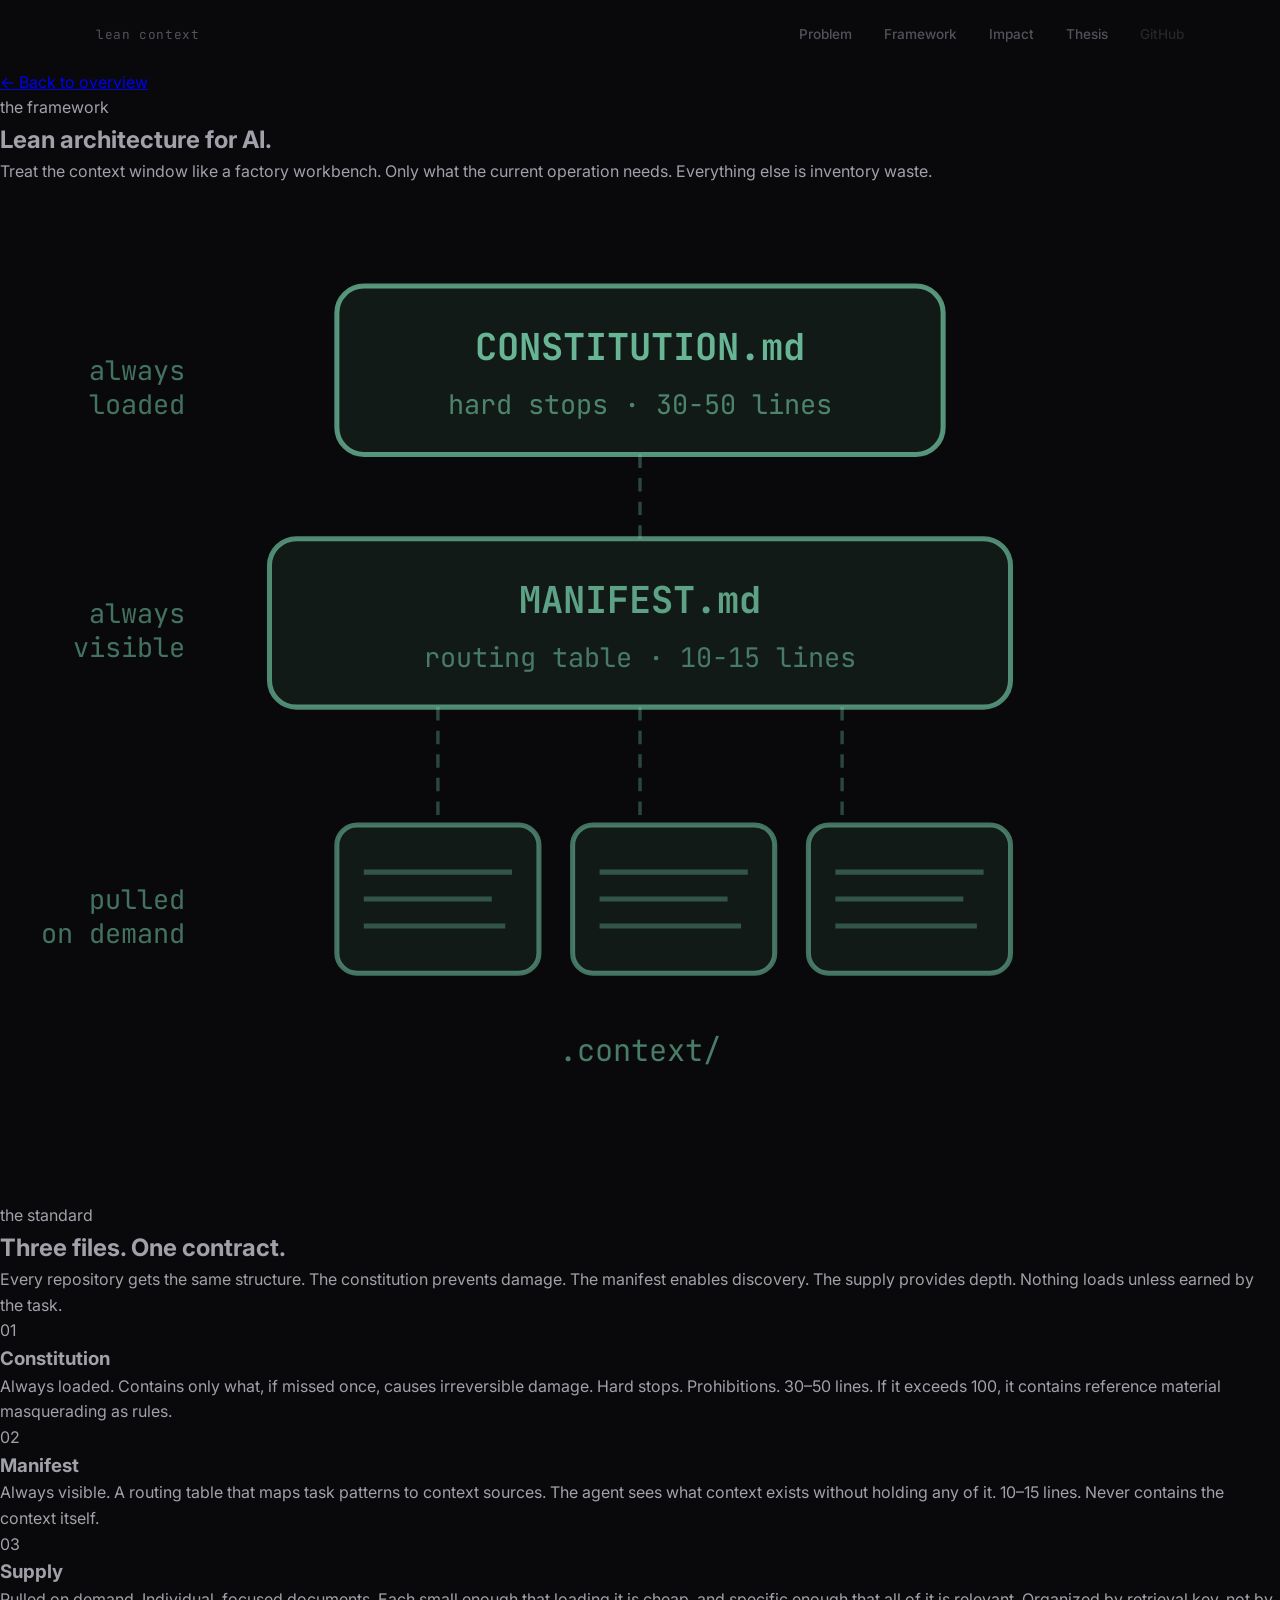
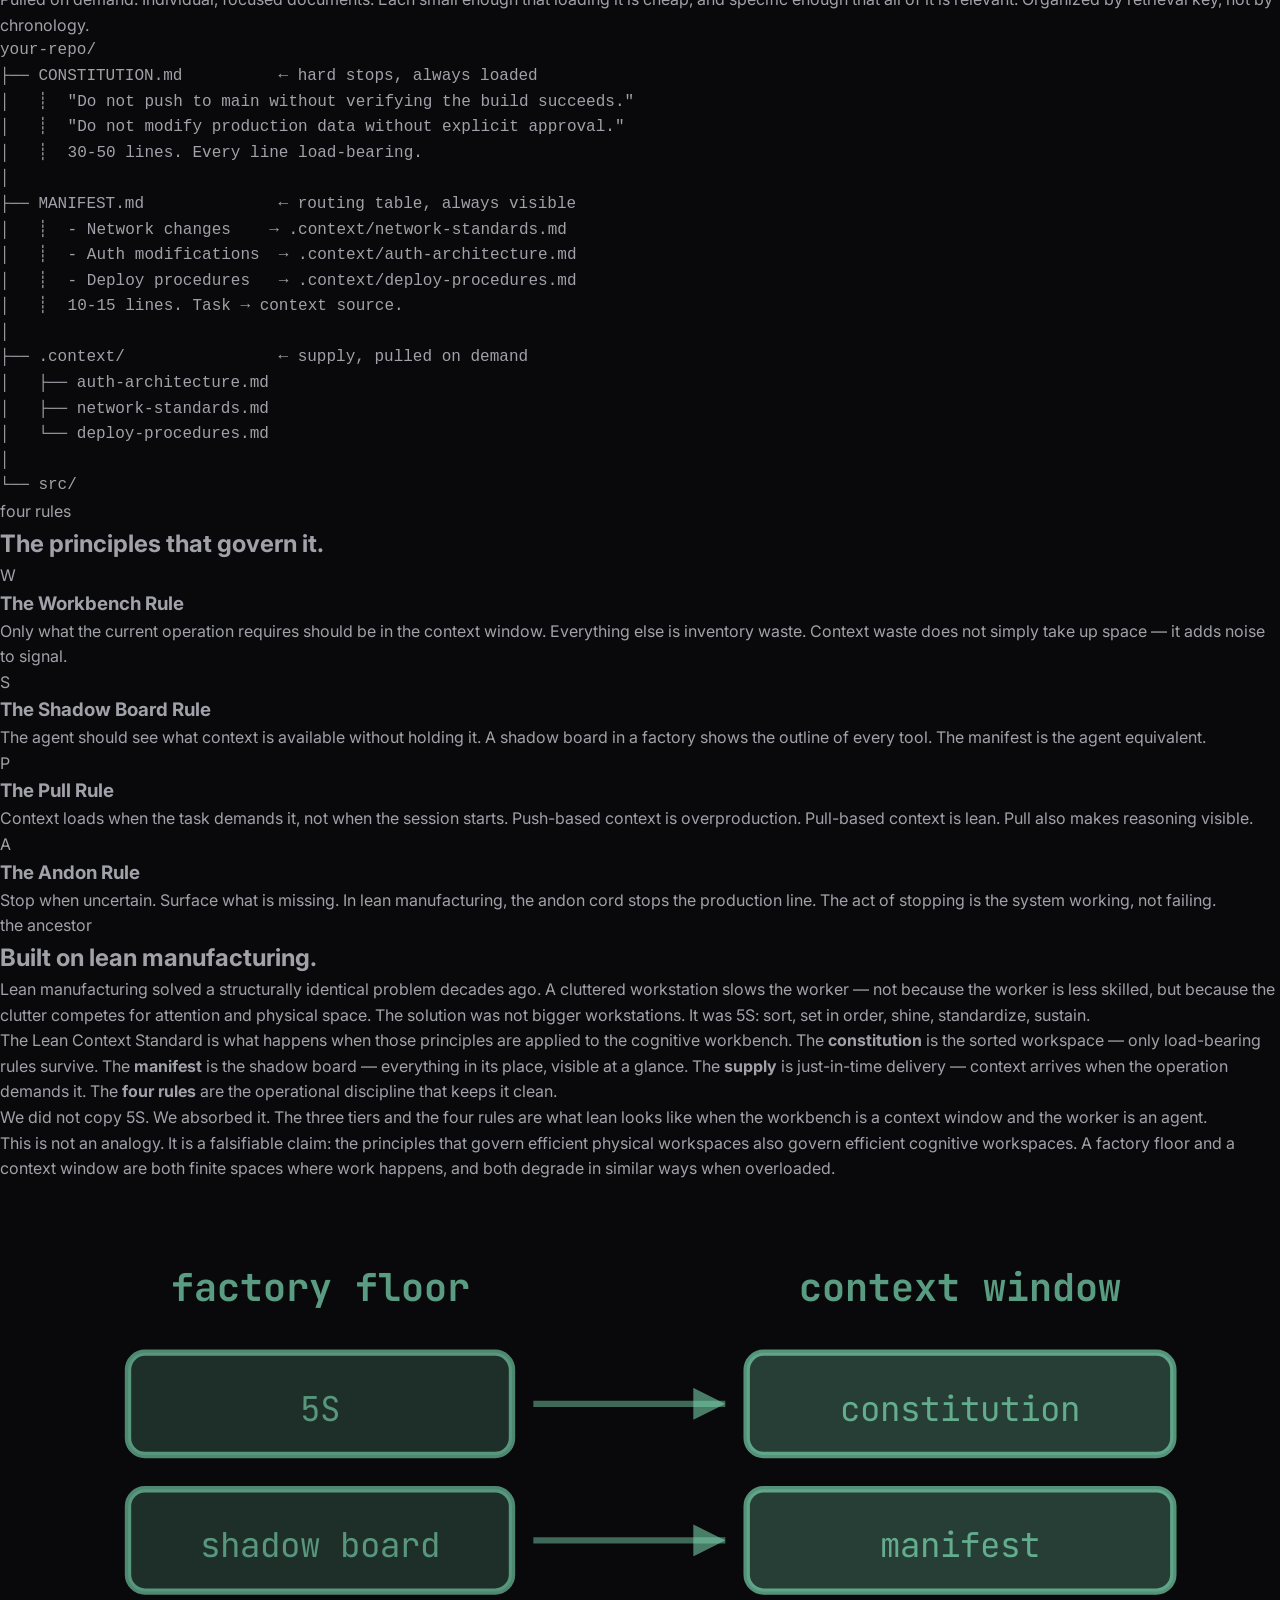
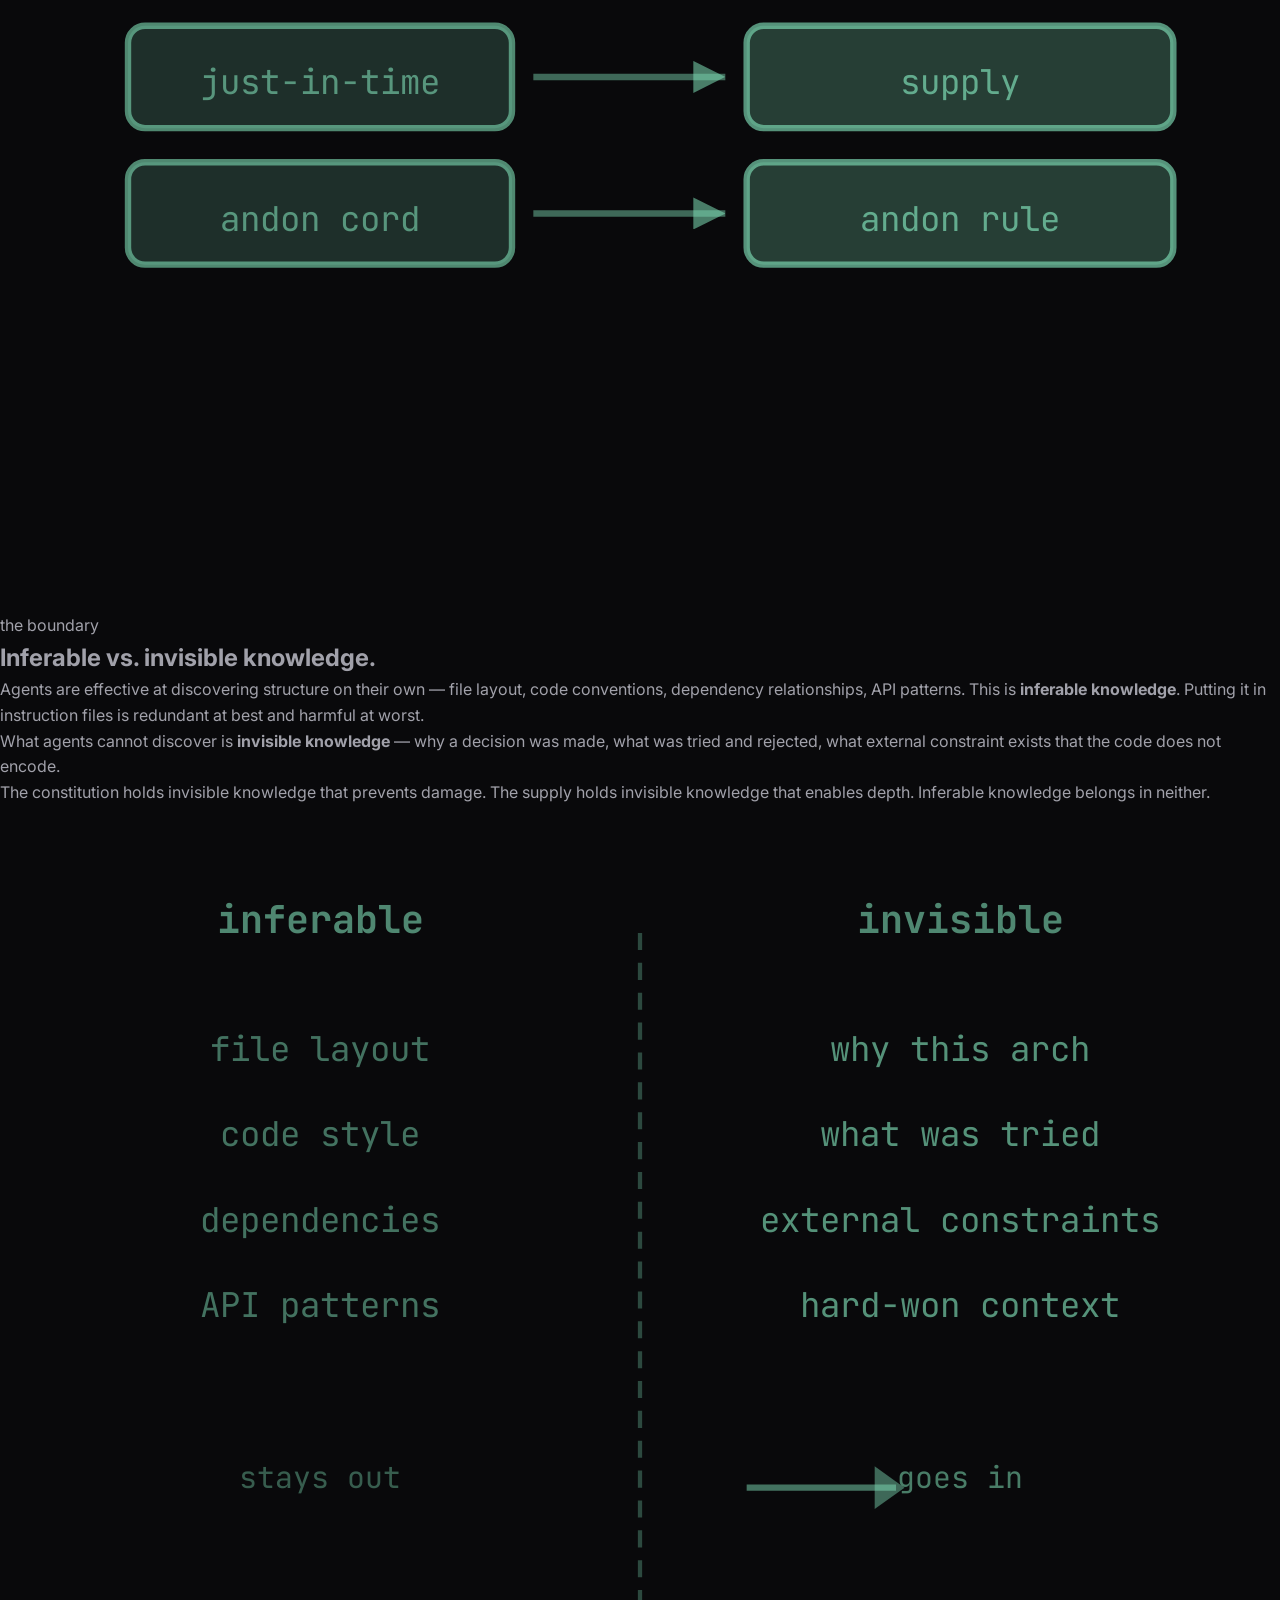
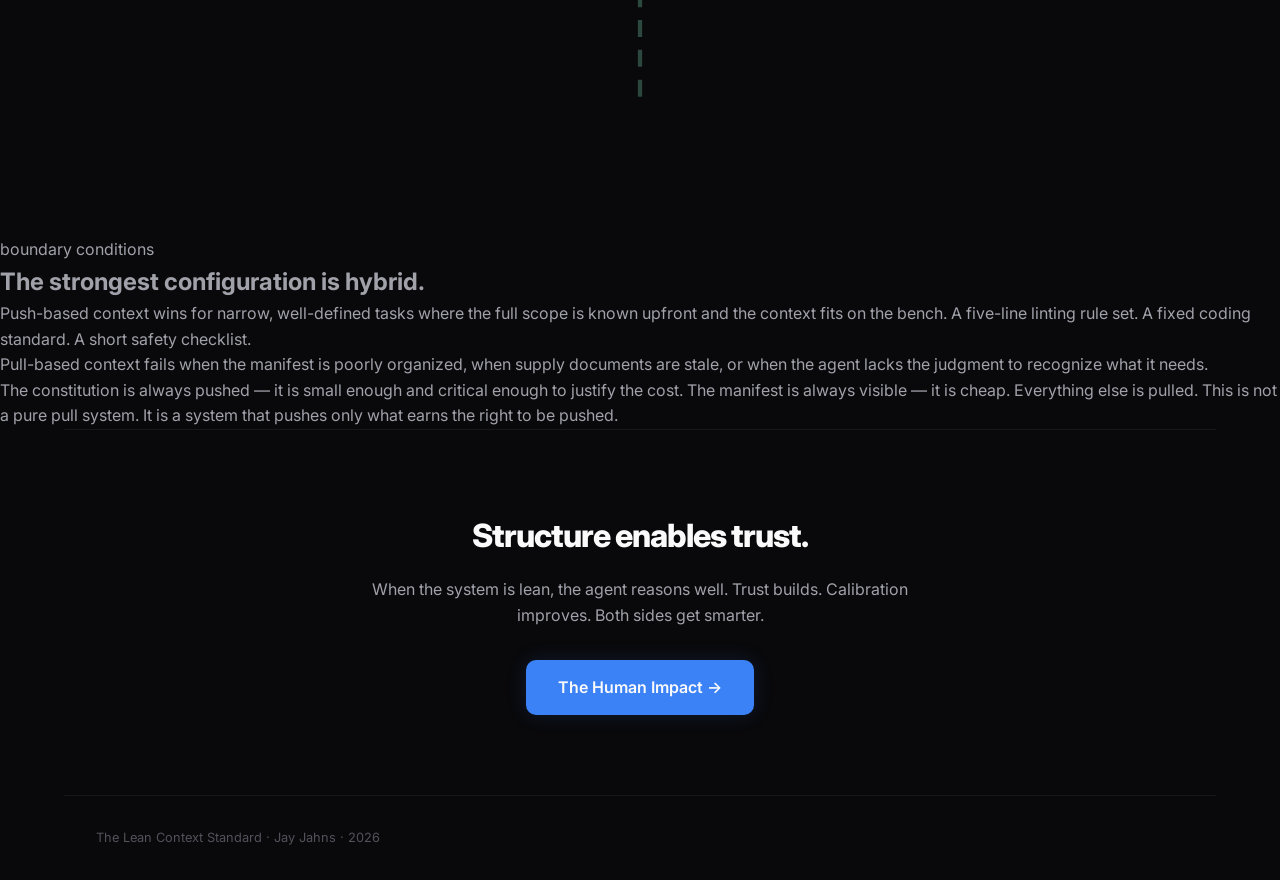
==== framework/index.html @ 38f70008 "Brighten SVGs, absorb 5S into our structure, kill 'five disciplines' - Brighten all SVG graphics: bu" ====
<!DOCTYPE html>
<html lang="en">
<head>
  <meta charset="utf-8">
  <meta name="viewport" content="width=device-width, initial-scale=1">
  <title>The Framework — The Lean Context Standard</title>
  <meta name="description" content="Constitution. Manifest. Supply. Three tiers of context architecture for human-agent collaboration.">
  <link rel="stylesheet" href="../css/style.css">
</head>
<body>
  <nav class="nav">
    <a href="../" class="nav-logo">lean context</a>
    <div class="nav-links">
      <a href="../problem/">Problem</a>
      <a href="../framework/" class="active">Framework</a>
      <a href="../impact/">Impact</a>
      <a href="../thesis/">Thesis</a>
      <a href="https://github.com/jjahns/leancontext.dev" class="ext">GitHub</a>
    </div>
  </nav>

  <div class="pillar-back"><a href="../">&larr; Back to overview</a></div>

  <!-- ── HERO ── -->
  <section class="pillar-hero">
    <div class="pillar-hero__text">
      <span class="pillar-hero__tag pillar-hero__tag--framework">the framework</span>
      <h1>Lean architecture for AI.</h1>
      <p class="pillar-hero__sub">Treat the context window like a factory workbench. Only what the current operation needs. Everything else is inventory waste.</p>
    </div>
    <div class="pillar-hero__graphic pillar-hero__graphic--framework">
      <svg viewBox="0 0 380 300" xmlns="http://www.w3.org/2000/svg">
        <!-- Three-tier architecture, large format -->
        <!-- Constitution -->
        <rect x="100" y="30" width="180" height="50" rx="8" fill="#7edcb5" fill-opacity="0.08" stroke="#7edcb5" stroke-opacity="0.65" stroke-width="1.5"/>
        <text x="190" y="52" text-anchor="middle" font-family="'JetBrains Mono',monospace" font-size="11" font-weight="700" fill="#7edcb5" fill-opacity="0.8">CONSTITUTION.md</text>
        <text x="190" y="68" text-anchor="middle" font-family="'JetBrains Mono',monospace" font-size="8" fill="#7edcb5" fill-opacity="0.55">hard stops · 30-50 lines</text>
        <text x="55" y="58" text-anchor="end" font-family="'JetBrains Mono',monospace" font-size="8" fill="#7edcb5" fill-opacity="0.5">always</text>
        <text x="55" y="68" text-anchor="end" font-family="'JetBrains Mono',monospace" font-size="8" fill="#7edcb5" fill-opacity="0.5">loaded</text>
        <!-- Connection -->
        <line x1="190" y1="80" x2="190" y2="105" stroke="#7edcb5" stroke-opacity="0.3" stroke-width="1" stroke-dasharray="4 3"/>
        <!-- Manifest -->
        <rect x="80" y="105" width="220" height="50" rx="8" fill="#7edcb5" fill-opacity="0.08" stroke="#7edcb5" stroke-opacity="0.6" stroke-width="1.5"/>
        <text x="190" y="127" text-anchor="middle" font-family="'JetBrains Mono',monospace" font-size="11" font-weight="700" fill="#7edcb5" fill-opacity="0.7">MANIFEST.md</text>
        <text x="190" y="143" text-anchor="middle" font-family="'JetBrains Mono',monospace" font-size="8" fill="#7edcb5" fill-opacity="0.5">routing table · 10-15 lines</text>
        <text x="55" y="130" text-anchor="end" font-family="'JetBrains Mono',monospace" font-size="8" fill="#7edcb5" fill-opacity="0.5">always</text>
        <text x="55" y="140" text-anchor="end" font-family="'JetBrains Mono',monospace" font-size="8" fill="#7edcb5" fill-opacity="0.5">visible</text>
        <!-- Connections to supply -->
        <line x1="130" y1="155" x2="130" y2="190" stroke="#7edcb5" stroke-opacity="0.3" stroke-width="1" stroke-dasharray="4 3"/>
        <line x1="190" y1="155" x2="190" y2="190" stroke="#7edcb5" stroke-opacity="0.3" stroke-width="1" stroke-dasharray="4 3"/>
        <line x1="250" y1="155" x2="250" y2="190" stroke="#7edcb5" stroke-opacity="0.3" stroke-width="1" stroke-dasharray="4 3"/>
        <!-- Supply documents -->
        <rect x="100" y="190" width="60" height="44" rx="6" fill="#7edcb5" fill-opacity="0.08" stroke="#7edcb5" stroke-opacity="0.5" stroke-width="1.5"/>
        <line x1="108" y1="204" x2="152" y2="204" stroke="#7edcb5" stroke-opacity="0.3" stroke-width="1.5"/>
        <line x1="108" y1="212" x2="146" y2="212" stroke="#7edcb5" stroke-opacity="0.3" stroke-width="1.5"/>
        <line x1="108" y1="220" x2="150" y2="220" stroke="#7edcb5" stroke-opacity="0.3" stroke-width="1.5"/>
        <rect x="170" y="190" width="60" height="44" rx="6" fill="#7edcb5" fill-opacity="0.08" stroke="#7edcb5" stroke-opacity="0.5" stroke-width="1.5"/>
        <line x1="178" y1="204" x2="222" y2="204" stroke="#7edcb5" stroke-opacity="0.3" stroke-width="1.5"/>
        <line x1="178" y1="212" x2="216" y2="212" stroke="#7edcb5" stroke-opacity="0.3" stroke-width="1.5"/>
        <line x1="178" y1="220" x2="220" y2="220" stroke="#7edcb5" stroke-opacity="0.3" stroke-width="1.5"/>
        <rect x="240" y="190" width="60" height="44" rx="6" fill="#7edcb5" fill-opacity="0.08" stroke="#7edcb5" stroke-opacity="0.5" stroke-width="1.5"/>
        <line x1="248" y1="204" x2="292" y2="204" stroke="#7edcb5" stroke-opacity="0.3" stroke-width="1.5"/>
        <line x1="248" y1="212" x2="286" y2="212" stroke="#7edcb5" stroke-opacity="0.3" stroke-width="1.5"/>
        <line x1="248" y1="220" x2="290" y2="220" stroke="#7edcb5" stroke-opacity="0.3" stroke-width="1.5"/>
        <text x="55" y="215" text-anchor="end" font-family="'JetBrains Mono',monospace" font-size="8" fill="#7edcb5" fill-opacity="0.5">pulled</text>
        <text x="55" y="225" text-anchor="end" font-family="'JetBrains Mono',monospace" font-size="8" fill="#7edcb5" fill-opacity="0.5">on demand</text>
        <!-- .context/ label -->
        <text x="190" y="260" text-anchor="middle" font-family="'JetBrains Mono',monospace" font-size="9" fill="#7edcb5" fill-opacity="0.55">.context/</text>
      </svg>
    </div>
  </section>

  <!-- ── THE THREE TIERS ── -->
  <section class="pillar-section">
    <div class="pillar-section__tag pillar-section__tag--framework">the standard</div>
    <h2>Three files. One contract.</h2>
    <p>Every repository gets the same structure. The constitution prevents damage. The manifest enables discovery. The supply provides depth. Nothing loads unless earned by the task.</p>
    <div class="pillar-steps">
      <div class="pillar-step">
        <div class="pillar-step__num pillar-step__num--framework">01</div>
        <h3>Constitution</h3>
        <p>Always loaded. Contains only what, if missed once, causes irreversible damage. Hard stops. Prohibitions. 30&ndash;50 lines. If it exceeds 100, it contains reference material masquerading as rules.</p>
      </div>
      <div class="pillar-step">
        <div class="pillar-step__num pillar-step__num--framework">02</div>
        <h3>Manifest</h3>
        <p>Always visible. A routing table that maps task patterns to context sources. The agent sees what context exists without holding any of it. 10&ndash;15 lines. Never contains the context itself.</p>
      </div>
      <div class="pillar-step">
        <div class="pillar-step__num pillar-step__num--framework">03</div>
        <h3>Supply</h3>
        <p>Pulled on demand. Individual, focused documents. Each small enough that loading it is cheap, and specific enough that all of it is relevant. Organized by retrieval key, not by chronology.</p>
      </div>
    </div>
  </section>

  <!-- ── FULL WIDTH CODE BLOCK ── -->
  <div class="pillar-code">
    <pre><code>your-repo/
├── CONSTITUTION.md          ← hard stops, always loaded
│   ┊  "Do not push to main without verifying the build succeeds."
│   ┊  "Do not modify production data without explicit approval."
│   ┊  30-50 lines. Every line load-bearing.
│
├── MANIFEST.md              ← routing table, always visible
│   ┊  - Network changes    → .context/network-standards.md
│   ┊  - Auth modifications  → .context/auth-architecture.md
│   ┊  - Deploy procedures   → .context/deploy-procedures.md
│   ┊  10-15 lines. Task → context source.
│
├── .context/                ← supply, pulled on demand
│   ├── auth-architecture.md
│   ├── network-standards.md
│   └── deploy-procedures.md
│
└── src/</code></pre>
  </div>

  <!-- ── THE FOUR RULES ── -->
  <section class="pillar-section">
    <div class="pillar-section__tag pillar-section__tag--framework">four rules</div>
    <h2>The principles that govern it.</h2>
    <div class="pillar-steps">
      <div class="pillar-step">
        <div class="pillar-step__num pillar-step__num--framework">W</div>
        <h3>The Workbench Rule</h3>
        <p>Only what the current operation requires should be in the context window. Everything else is inventory waste. Context waste does not simply take up space &mdash; it adds noise to signal.</p>
      </div>
      <div class="pillar-step">
        <div class="pillar-step__num pillar-step__num--framework">S</div>
        <h3>The Shadow Board Rule</h3>
        <p>The agent should see what context is available without holding it. A shadow board in a factory shows the outline of every tool. The manifest is the agent equivalent.</p>
      </div>
      <div class="pillar-step">
        <div class="pillar-step__num pillar-step__num--framework">P</div>
        <h3>The Pull Rule</h3>
        <p>Context loads when the task demands it, not when the session starts. Push-based context is overproduction. Pull-based context is lean. Pull also makes reasoning visible.</p>
      </div>
      <div class="pillar-step">
        <div class="pillar-step__num pillar-step__num--framework">A</div>
        <h3>The Andon Rule</h3>
        <p>Stop when uncertain. Surface what is missing. In lean manufacturing, the andon cord stops the production line. The act of stopping is the system working, not failing.</p>
      </div>
    </div>
  </section>

  <!-- ── LEAN MANUFACTURING ── -->
  <section class="pillar-section pillar-section--split">
    <div>
      <div class="pillar-section__tag pillar-section__tag--framework">the ancestor</div>
      <h2>Built on lean manufacturing.</h2>
      <p>Lean manufacturing solved a structurally identical problem decades ago. A cluttered workstation slows the worker &mdash; not because the worker is less skilled, but because the clutter competes for attention and physical space. The solution was not bigger workstations. It was 5S: sort, set in order, shine, standardize, sustain.</p>
      <p>The Lean Context Standard is what happens when those principles are applied to the cognitive workbench. The <strong>constitution</strong> is the sorted workspace &mdash; only load-bearing rules survive. The <strong>manifest</strong> is the shadow board &mdash; everything in its place, visible at a glance. The <strong>supply</strong> is just-in-time delivery &mdash; context arrives when the operation demands it. The <strong>four rules</strong> are the operational discipline that keeps it clean.</p>
      <p>We did not copy 5S. We absorbed it. The three tiers and the four rules are what lean looks like when the workbench is a context window and the worker is an agent.</p>
      <div class="pillar-callout pillar-callout--framework">
        <p>This is not an analogy. It is a falsifiable claim: the principles that govern efficient physical workspaces also govern efficient cognitive workspaces. A factory floor and a context window are both finite spaces where work happens, and both degrade in similar ways when overloaded.</p>
      </div>
    </div>
    <div class="pillar-section__visual pillar-section__visual--framework">
      <svg viewBox="0 0 300 240" xmlns="http://www.w3.org/2000/svg">
        <!-- Factory floor → Context window mapping -->
        <!-- Left: factory -->
        <text x="75" y="28" text-anchor="middle" font-family="'JetBrains Mono',monospace" font-size="9" font-weight="700" fill="#7edcb5" fill-opacity="0.7">factory floor</text>
        <rect x="30" y="40" width="90" height="24" rx="4" fill="#7edcb5" fill-opacity="0.18" stroke="#7edcb5" stroke-opacity="0.6" stroke-width="1.5"/>
        <text x="75" y="56" text-anchor="middle" font-family="'JetBrains Mono',monospace" font-size="8" fill="#7edcb5" fill-opacity="0.6">5S</text>
        <rect x="30" y="72" width="90" height="24" rx="4" fill="#7edcb5" fill-opacity="0.18" stroke="#7edcb5" stroke-opacity="0.6" stroke-width="1.5"/>
        <text x="75" y="88" text-anchor="middle" font-family="'JetBrains Mono',monospace" font-size="8" fill="#7edcb5" fill-opacity="0.6">shadow board</text>
        <rect x="30" y="104" width="90" height="24" rx="4" fill="#7edcb5" fill-opacity="0.18" stroke="#7edcb5" stroke-opacity="0.6" stroke-width="1.5"/>
        <text x="75" y="120" text-anchor="middle" font-family="'JetBrains Mono',monospace" font-size="8" fill="#7edcb5" fill-opacity="0.6">just-in-time</text>
        <rect x="30" y="136" width="90" height="24" rx="4" fill="#7edcb5" fill-opacity="0.18" stroke="#7edcb5" stroke-opacity="0.6" stroke-width="1.5"/>
        <text x="75" y="152" text-anchor="middle" font-family="'JetBrains Mono',monospace" font-size="8" fill="#7edcb5" fill-opacity="0.6">andon cord</text>
        <!-- Arrows -->
        <defs><marker id="lean-arrow" viewBox="0 0 6 6" refX="6" refY="3" markerWidth="5" markerHeight="5" orient="auto"><path d="M0,0 L6,3 L0,6" fill="#7edcb5" fill-opacity="0.55"/></marker></defs>
        <line x1="125" y1="52" x2="170" y2="52" stroke="#7edcb5" stroke-opacity="0.45" stroke-width="1.5" marker-end="url(#lean-arrow)"/>
        <line x1="125" y1="84" x2="170" y2="84" stroke="#7edcb5" stroke-opacity="0.45" stroke-width="1.5" marker-end="url(#lean-arrow)"/>
        <line x1="125" y1="116" x2="170" y2="116" stroke="#7edcb5" stroke-opacity="0.45" stroke-width="1.5" marker-end="url(#lean-arrow)"/>
        <line x1="125" y1="148" x2="170" y2="148" stroke="#7edcb5" stroke-opacity="0.45" stroke-width="1.5" marker-end="url(#lean-arrow)"/>
        <!-- Right: our structure -->
        <text x="225" y="28" text-anchor="middle" font-family="'JetBrains Mono',monospace" font-size="9" font-weight="700" fill="#7edcb5" fill-opacity="0.7">context window</text>
        <rect x="175" y="40" width="100" height="24" rx="4" fill="#7edcb5" fill-opacity="0.25" stroke="#7edcb5" stroke-opacity="0.65" stroke-width="1.5"/>
        <text x="225" y="56" text-anchor="middle" font-family="'JetBrains Mono',monospace" font-size="8" fill="#7edcb5" fill-opacity="0.7">constitution</text>
        <rect x="175" y="72" width="100" height="24" rx="4" fill="#7edcb5" fill-opacity="0.25" stroke="#7edcb5" stroke-opacity="0.65" stroke-width="1.5"/>
        <text x="225" y="88" text-anchor="middle" font-family="'JetBrains Mono',monospace" font-size="8" fill="#7edcb5" fill-opacity="0.7">manifest</text>
        <rect x="175" y="104" width="100" height="24" rx="4" fill="#7edcb5" fill-opacity="0.25" stroke="#7edcb5" stroke-opacity="0.65" stroke-width="1.5"/>
        <text x="225" y="120" text-anchor="middle" font-family="'JetBrains Mono',monospace" font-size="8" fill="#7edcb5" fill-opacity="0.7">supply</text>
        <rect x="175" y="136" width="100" height="24" rx="4" fill="#7edcb5" fill-opacity="0.25" stroke="#7edcb5" stroke-opacity="0.65" stroke-width="1.5"/>
        <text x="225" y="152" text-anchor="middle" font-family="'JetBrains Mono',monospace" font-size="8" fill="#7edcb5" fill-opacity="0.7">andon rule</text>
      </svg>
    </div>
  </section>

  <!-- ── KNOWLEDGE BOUNDARY ── -->
  <section class="pillar-section pillar-section--split">
    <div>
      <div class="pillar-section__tag pillar-section__tag--framework">the boundary</div>
      <h2>Inferable vs. invisible knowledge.</h2>
      <p>Agents are effective at discovering structure on their own &mdash; file layout, code conventions, dependency relationships, API patterns. This is <strong>inferable knowledge</strong>. Putting it in instruction files is redundant at best and harmful at worst.</p>
      <p>What agents cannot discover is <strong>invisible knowledge</strong> &mdash; why a decision was made, what was tried and rejected, what external constraint exists that the code does not encode.</p>
      <p>The constitution holds invisible knowledge that prevents damage. The supply holds invisible knowledge that enables depth. Inferable knowledge belongs in neither.</p>
    </div>
    <div class="pillar-section__visual pillar-section__visual--framework">
      <svg viewBox="0 0 300 240" xmlns="http://www.w3.org/2000/svg">
        <!-- Two zones: inferable (visible) vs invisible -->
        <!-- Dividing line -->
        <line x1="150" y1="30" x2="150" y2="210" stroke="#7edcb5" stroke-opacity="0.3" stroke-width="1" stroke-dasharray="4 3"/>
        <text x="75" y="30" text-anchor="middle" font-family="'JetBrains Mono',monospace" font-size="9" font-weight="700" fill="#7edcb5" fill-opacity="0.6">inferable</text>
        <text x="225" y="30" text-anchor="middle" font-family="'JetBrains Mono',monospace" font-size="9" font-weight="700" fill="#7edcb5" fill-opacity="0.6">invisible</text>
        <!-- Inferable items (agent discovers these) -->
        <text x="75" y="60" text-anchor="middle" font-family="'JetBrains Mono',monospace" font-size="8" fill="#7edcb5" fill-opacity="0.5">file layout</text>
        <text x="75" y="80" text-anchor="middle" font-family="'JetBrains Mono',monospace" font-size="8" fill="#7edcb5" fill-opacity="0.5">code style</text>
        <text x="75" y="100" text-anchor="middle" font-family="'JetBrains Mono',monospace" font-size="8" fill="#7edcb5" fill-opacity="0.5">dependencies</text>
        <text x="75" y="120" text-anchor="middle" font-family="'JetBrains Mono',monospace" font-size="8" fill="#7edcb5" fill-opacity="0.5">API patterns</text>
        <text x="75" y="160" text-anchor="middle" font-family="'JetBrains Mono',monospace" font-size="7" fill="#7edcb5" fill-opacity="0.4">stays out</text>
        <!-- Invisible items (only human knows) -->
        <text x="225" y="60" text-anchor="middle" font-family="'JetBrains Mono',monospace" font-size="8" fill="#7edcb5" fill-opacity="0.65">why this arch</text>
        <text x="225" y="80" text-anchor="middle" font-family="'JetBrains Mono',monospace" font-size="8" fill="#7edcb5" fill-opacity="0.65">what was tried</text>
        <text x="225" y="100" text-anchor="middle" font-family="'JetBrains Mono',monospace" font-size="8" fill="#7edcb5" fill-opacity="0.65">external constraints</text>
        <text x="225" y="120" text-anchor="middle" font-family="'JetBrains Mono',monospace" font-size="8" fill="#7edcb5" fill-opacity="0.65">hard-won context</text>
        <text x="225" y="160" text-anchor="middle" font-family="'JetBrains Mono',monospace" font-size="7" fill="#7edcb5" fill-opacity="0.55">goes in</text>
        <!-- Arrow pointing right -->
        <path d="M175 160 L210 160" stroke="#7edcb5" stroke-opacity="0.5" stroke-width="1.5" fill="none"/>
        <path d="M205 155 L212 160 L205 165" fill="#7edcb5" fill-opacity="0.45"/>
      </svg>
    </div>
  </section>

  <!-- ── HYBRID MODEL ── -->
  <section class="pillar-section">
    <div class="pillar-section__tag pillar-section__tag--framework">boundary conditions</div>
    <h2>The strongest configuration is hybrid.</h2>
    <p>Push-based context wins for narrow, well-defined tasks where the full scope is known upfront and the context fits on the bench. A five-line linting rule set. A fixed coding standard. A short safety checklist.</p>
    <p>Pull-based context fails when the manifest is poorly organized, when supply documents are stale, or when the agent lacks the judgment to recognize what it needs.</p>
    <div class="pillar-callout pillar-callout--framework">
      <p>The constitution is always pushed &mdash; it is small enough and critical enough to justify the cost. The manifest is always visible &mdash; it is cheap. Everything else is pulled. This is not a pure pull system. It is a system that pushes only what earns the right to be pushed.</p>
    </div>
  </section>

  <!-- ── CTA ── -->
  <section class="cta">
    <h2>Structure enables trust.</h2>
    <p>When the system is lean, the agent reasons well. Trust builds. Calibration improves. Both sides get smarter.</p>
    <a href="../impact/" class="cta-button">The Human Impact &rarr;</a>
  </section>

  <footer class="footer">
    <p>The Lean Context Standard · Jay Jahns · 2026</p>
  </footer>
</body>
</html>
---- css/style.css ----
@import url('https://fonts.googleapis.com/css2?family=Inter:wght@400;500;600;700;800;900&family=JetBrains+Mono:wght@400;500&family=Newsreader:ital,opsz,wght@0,6..72,400;0,6..72,500;1,6..72,400&display=swap');

*, *::before, *::after { box-sizing: border-box; margin: 0; padding: 0; }

:root {
  --bg: #09090b;
  --bg-card: rgba(255,255,255,0.03);
  --bg-card-border: rgba(255,255,255,0.06);
  --bg-card-hover: rgba(255,255,255,0.05);
  --fg: #a1a1aa;
  --fg-bright: #fafafa;
  --fg-muted: #52525b;
  --accent: #3b82f6;
  --accent-glow: rgba(59,130,246,0.15);
  --border: rgba(255,255,255,0.06);
  --sans: 'Inter', -apple-system, sans-serif;
  --mono: 'JetBrains Mono', monospace;
  --serif: 'Newsreader', Georgia, serif;
  --max: 72rem;
  --measure: 42rem;
}

html { font-size: 16px; -webkit-font-smoothing: antialiased; }
body { background: var(--bg); color: var(--fg); font-family: var(--sans); line-height: 1.6; }

/* ═══ NAV ═══ */
.nav {
  max-width: var(--max);
  margin: 0 auto;
  padding: 1.5rem 2rem;
  display: flex;
  align-items: center;
  justify-content: space-between;
}
.nav-logo { font-family: var(--mono); font-size: 0.8rem; color: var(--fg-muted); text-decoration: none; letter-spacing: 0.05em; }
.nav-logo:hover { color: var(--fg); }
.nav-links { display: flex; gap: 2rem; }
.nav-links a { font-size: 0.85rem; font-weight: 500; color: var(--fg-muted); text-decoration: none; transition: color 0.15s; }
.nav-links a:hover { color: var(--fg-bright); }
.nav-links a.ext { opacity: 0.4; }
.nav-links a.ext:hover { opacity: 0.8; }

/* ═══ HERO ═══ */
.hero {
  max-width: var(--max);
  margin: 0 auto;
  padding: 8rem 2rem 6rem;
}
.hero h1 {
  font-size: clamp(2.5rem, 6vw, 4.5rem);
  font-weight: 900;
  color: var(--fg-bright);
  line-height: 1.0;
  letter-spacing: -0.04em;
  max-width: 16ch;
  margin-bottom: 1.5rem;
}
.hero-sub {
  font-size: 1.25rem;
  font-weight: 400;
  color: var(--fg);
  max-width: 38ch;
  line-height: 1.6;
}

/* ═══ THREE PILLARS ═══ */
.pillars {
  max-width: var(--max);
  margin: 0 auto;
  padding: 0 2rem 6rem;
  display: grid;
  grid-template-columns: repeat(3, 1fr);
  gap: 2rem;
}
.pillar {
  padding: 2.5rem;
  border: 1px solid var(--bg-card-border);
  border-radius: 16px;
  background: var(--bg-card);
  transition: border-color 0.2s, background 0.2s;
}
.pillar:hover {
  border-color: rgba(255,255,255,0.1);
  background: var(--bg-card-hover);
}
.pillar-tag {
  display: inline-block;
  font-family: var(--mono);
  font-size: 0.7rem;
  font-weight: 500;
  color: var(--accent);
  letter-spacing: 0.12em;
  text-transform: uppercase;
  margin-bottom: 1.25rem;
}
.pillar h2 {
  font-size: 1.5rem;
  font-weight: 700;
  color: var(--fg-bright);
  line-height: 1.2;
  margin-bottom: 1rem;
  letter-spacing: -0.02em;
}
.pillar p {
  font-size: 0.95rem;
  color: var(--fg);
  line-height: 1.7;
  margin-bottom: 0.75rem;
}
.pillar p:last-child { margin-bottom: 0; }
.pillar em { color: var(--fg-bright); font-style: italic; }

/* ═══ HOW IT WORKS ═══ */
.how {
  max-width: var(--max);
  margin: 0 auto;
  padding: 5rem 2rem 4rem;
  border-top: 1px solid var(--border);
}
.how-header { margin-bottom: 3rem; }
.section-tag {
  display: inline-block;
  font-family: var(--mono);
  font-size: 0.7rem;
  font-weight: 500;
  color: var(--fg-muted);
  letter-spacing: 0.12em;
  text-transform: uppercase;
  margin-bottom: 1rem;
}
.how-header h2 {
  font-size: 2.5rem;
  font-weight: 800;
  color: var(--fg-bright);
  letter-spacing: -0.03em;
  margin-bottom: 0.75rem;
}
.how-header p {
  font-size: 1.1rem;
  color: var(--fg);
}
.tier-grid {
  display: grid;
  grid-template-columns: repeat(3, 1fr);
  gap: 1.5rem;
  margin-bottom: 3rem;
}
.tier {
  padding: 2rem;
  border: 1px solid var(--bg-card-border);
  border-radius: 12px;
  background: var(--bg-card);
}
.tier-label {
  font-family: var(--mono);
  font-size: 0.7rem;
  font-weight: 500;
  color: var(--accent);
  letter-spacing: 0.08em;
  text-transform: uppercase;
  margin-bottom: 0.75rem;
}
.tier h3 {
  font-size: 1.25rem;
  font-weight: 700;
  color: var(--fg-bright);
  margin-bottom: 0.75rem;
}
.tier p {
  font-size: 0.9rem;
  color: var(--fg);
  line-height: 1.65;
}
.spine-tree {
  max-width: 28rem;
}
.spine-tree pre {
  background: var(--bg-card);
  border: 1px solid var(--bg-card-border);
  border-radius: 12px;
  padding: 1.5rem 2rem;
  font-family: var(--mono);
  font-size: 0.85rem;
  line-height: 1.7;
  color: var(--fg);
  overflow-x: auto;
}
.spine-tree code { font-family: inherit; }

/* ═══ PRINCIPLES ═══ */
.principles {
  max-width: var(--max);
  margin: 0 auto;
  padding: 5rem 2rem;
  border-top: 1px solid var(--border);
}
.principle-grid {
  display: grid;
  grid-template-columns: repeat(2, 1fr);
  gap: 2rem 3rem;
  margin-top: 2rem;
}
.principle h3 {
  font-size: 1.1rem;
  font-weight: 600;
  color: var(--fg-bright);
  margin-bottom: 0.5rem;
}
.principle p {
  font-size: 0.95rem;
  color: var(--fg);
  line-height: 1.65;
}

/* ═══ EVIDENCE ═══ */
.evidence {
  max-width: var(--max);
  margin: 0 auto;
  padding: 5rem 2rem;
  border-top: 1px solid var(--border);
}
.stat-row {
  display: grid;
  grid-template-columns: repeat(3, 1fr);
  gap: 2rem;
  margin-top: 2rem;
  margin-bottom: 2rem;
}
.stat { text-align: center; }
.stat-number {
  font-family: var(--mono);
  font-size: 3rem;
  font-weight: 700;
  color: var(--fg-bright);
  line-height: 1;
  margin-bottom: 0.5rem;
}
.stat-label {
  font-size: 0.85rem;
  color: var(--fg-muted);
  line-height: 1.5;
}
.stat-source {
  text-align: center;
  font-family: var(--mono);
  font-size: 0.75rem;
  color: var(--fg-muted);
}
.stat-source a { color: var(--fg-muted); text-decoration: underline; text-underline-offset: 2px; }
.stat-source a:hover { color: var(--fg); }

/* ═══ CTA ═══ */
.cta {
  max-width: var(--max);
  margin: 0 auto;
  padding: 5rem 2rem;
  border-top: 1px solid var(--border);
  text-align: center;
}
.cta h2 {
  font-size: 2rem;
  font-weight: 800;
  color: var(--fg-bright);
  letter-spacing: -0.03em;
  margin-bottom: 1rem;
}
.cta p {
  font-size: 1rem;
  color: var(--fg);
  max-width: 36rem;
  margin: 0 auto 2rem;
  line-height: 1.6;
}
.cta-button {
  display: inline-flex;
  align-items: center;
  gap: 0.5rem;
  font-size: 1rem;
  font-weight: 600;
  color: var(--fg-bright);
  background: var(--accent);
  padding: 0.9rem 2rem;
  border-radius: 10px;
  text-decoration: none;
  transition: background 0.15s, box-shadow 0.15s;
  box-shadow: 0 0 20px var(--accent-glow);
}
.cta-button:hover {
  background: #2563eb;
  box-shadow: 0 0 30px rgba(59,130,246,0.25);
}

/* ═══ FOOTER ═══ */
.footer {
  max-width: var(--max);
  margin: 0 auto;
  padding: 2rem;
  border-top: 1px solid var(--border);
  font-size: 0.8rem;
  color: var(--fg-muted);
}

/* ═══ ARTICLE PAGES ═══ */
.article {
  max-width: var(--measure);
  margin: 0 auto;
  padding: 5rem 2rem 6rem;
}
.article-header {
  margin-bottom: 4rem;
  padding-bottom: 2rem;
  border-bottom: 1px solid var(--border);
}
.article-header h1 {
  font-size: 2.5rem;
  font-weight: 800;
  color: var(--fg-bright);
  line-height: 1.15;
  letter-spacing: -0.03em;
  margin-bottom: 0.5rem;
}
.article-header .subtitle { font-size: 1.1rem; color: var(--fg-muted); }

.article-body {
  font-family: var(--serif);
  font-size: 1.15rem;
  line-height: 1.85;
  color: var(--fg);
}
.article-body h2 {
  font-family: var(--sans);
  font-size: 1.5rem;
  font-weight: 700;
  color: var(--fg-bright);
  margin-top: 4rem;
  margin-bottom: 1rem;
  padding-top: 2.5rem;
  border-top: 1px solid var(--border);
  letter-spacing: -0.02em;
}
.article-body h2:first-child { margin-top: 0; padding-top: 0; border-top: none; }
.article-body h3 {
  font-family: var(--sans);
  font-size: 1.2rem;
  font-weight: 600;
  color: var(--fg-bright);
  margin-top: 3rem;
  margin-bottom: 0.8rem;
}
.article-body p { margin-bottom: 1.3rem; }
.article-body strong { color: var(--fg-bright); font-weight: 600; }
.article-body ol, .article-body ul { margin-bottom: 1.3rem; padding-left: 1.5em; }
.article-body li { margin-bottom: 0.5rem; }
.article-body a { color: var(--accent); text-decoration: none; }
.article-body a:hover { opacity: 0.8; }
.article-body code {
  font-family: var(--mono);
  font-size: 0.85em;
  background: var(--bg-card);
  padding: 0.2em 0.4em;
  border-radius: 4px;
  color: var(--fg-bright);
}
.article-body pre {
  background: rgba(255,255,255,0.03);
  border: 1px solid var(--bg-card-border);
  border-radius: 10px;
  padding: 1.5rem;
  margin: 2rem 0;
  overflow-x: auto;
  font-family: var(--mono);
  font-size: 0.85rem;
  line-height: 1.6;
}
.article-body pre code { background: none; padding: 0; font-size: inherit; }
.article-body blockquote {
  border-left: 2px solid var(--border);
  padding-left: 1.5rem;
  margin: 2rem 0;
  color: var(--fg-muted);
  font-style: italic;
}
.article-body hr { border: none; border-top: 1px solid var(--border); margin: 3rem 0; }
.article-footer {
  margin-top: 5rem;
  padding-top: 2rem;
  border-top: 1px solid var(--border);
  font-size: 0.85rem;
  color: var(--fg-muted);
}

/* ═══ RESPONSIVE ═══ */
@media (max-width: 768px) {
  .hero { padding: 5rem 1.5rem 4rem; }
  .hero h1 { font-size: 2.2rem; }
  .pillars { grid-template-columns: 1fr; padding: 0 1.5rem 4rem; }
  .tier-grid { grid-template-columns: 1fr; }
  .principle-grid { grid-template-columns: 1fr; }
  .stat-row { grid-template-columns: 1fr; gap: 2.5rem; }
  .how, .principles, .evidence, .cta { padding-left: 1.5rem; padding-right: 1.5rem; }
  .article { padding: 3rem 1.5rem 4rem; }
  .article-header h1 { font-size: 1.8rem; }
  .article-body { font-size: 1.05rem; }
}

::selection { background: rgba(59, 130, 246, 0.3); }
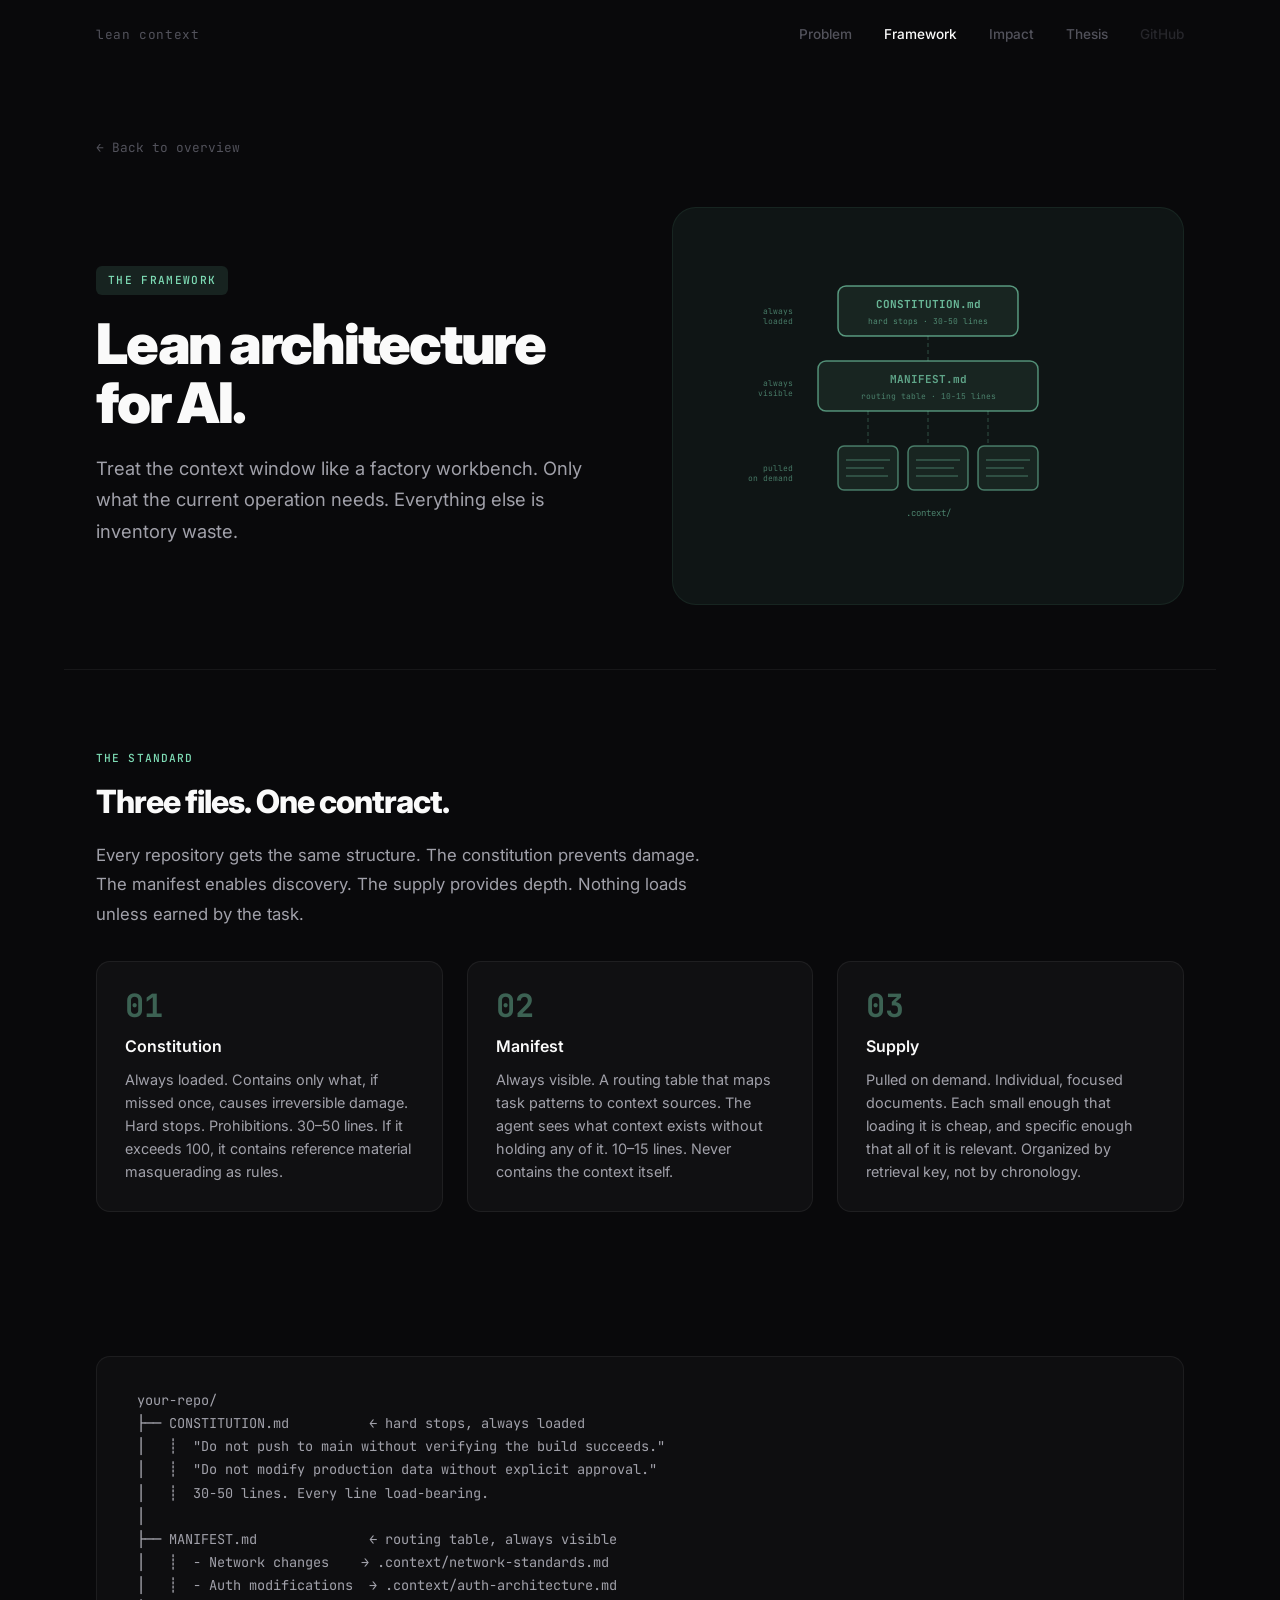
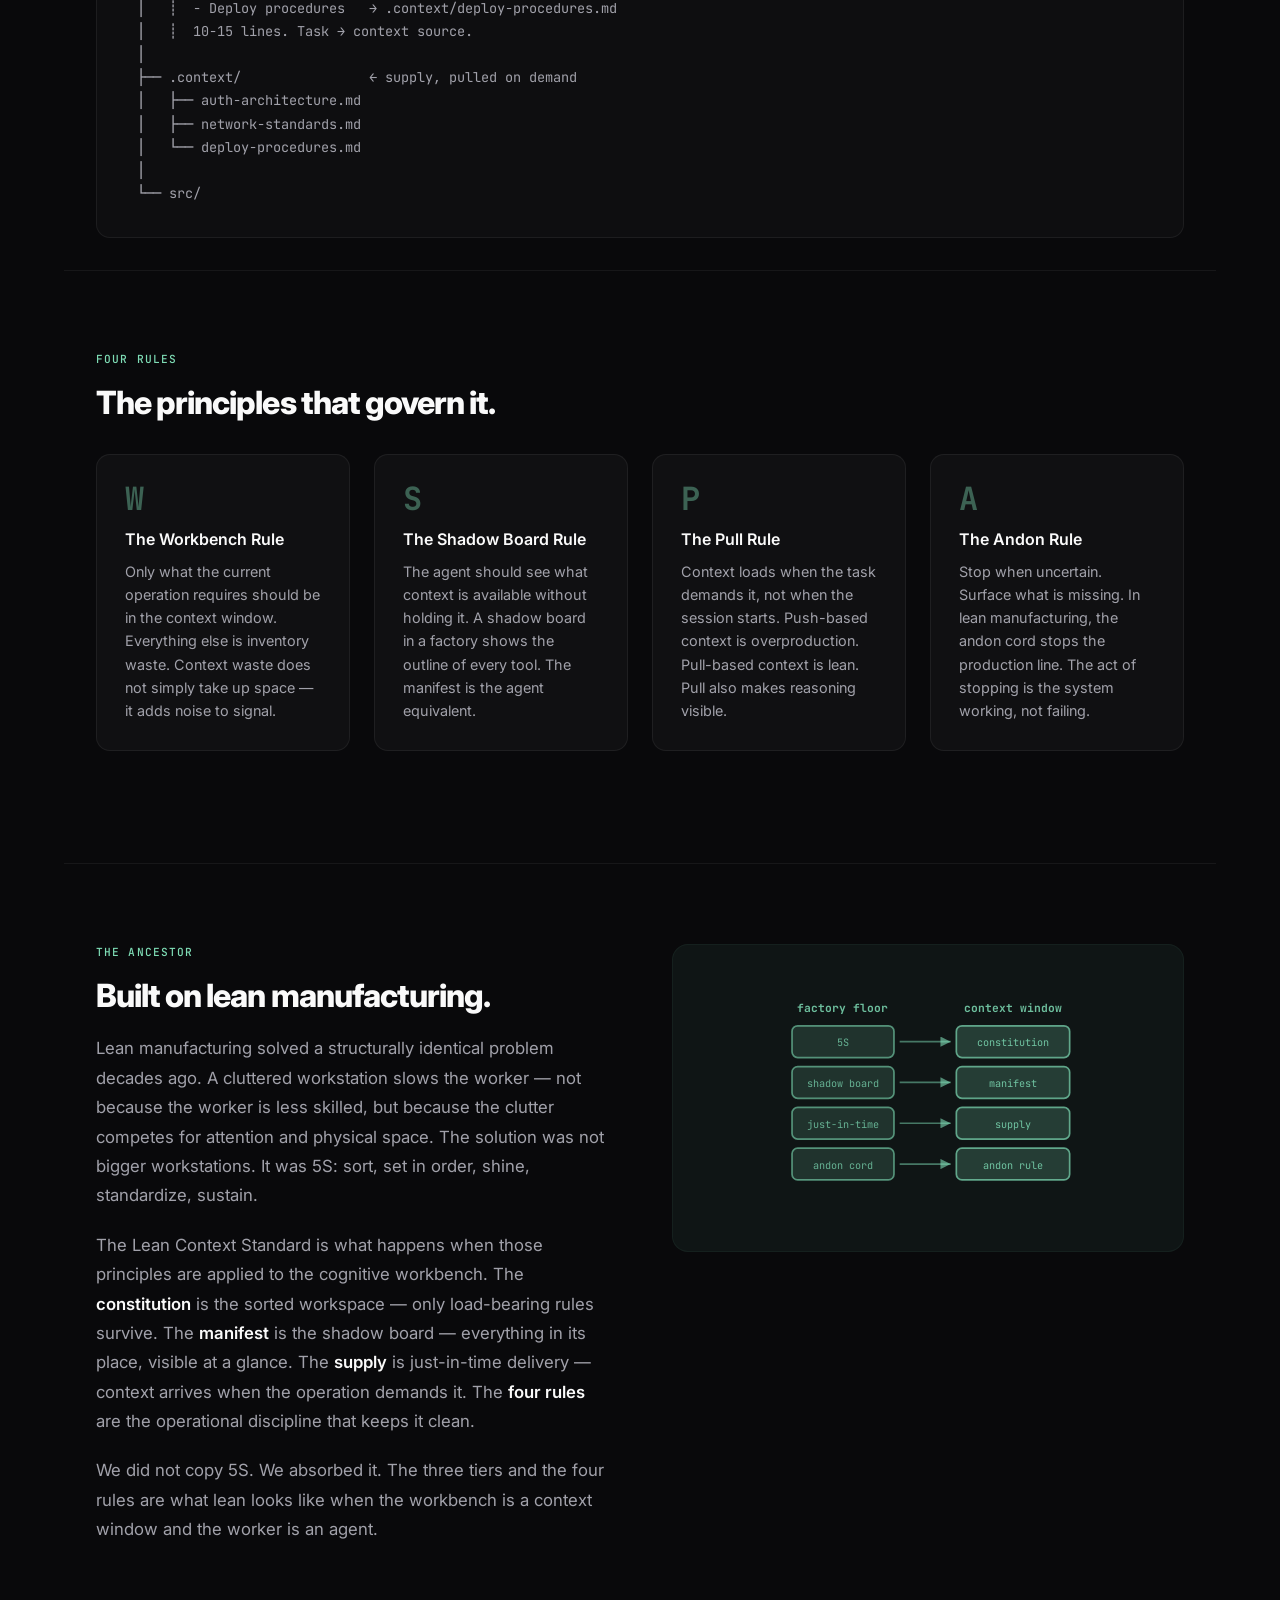
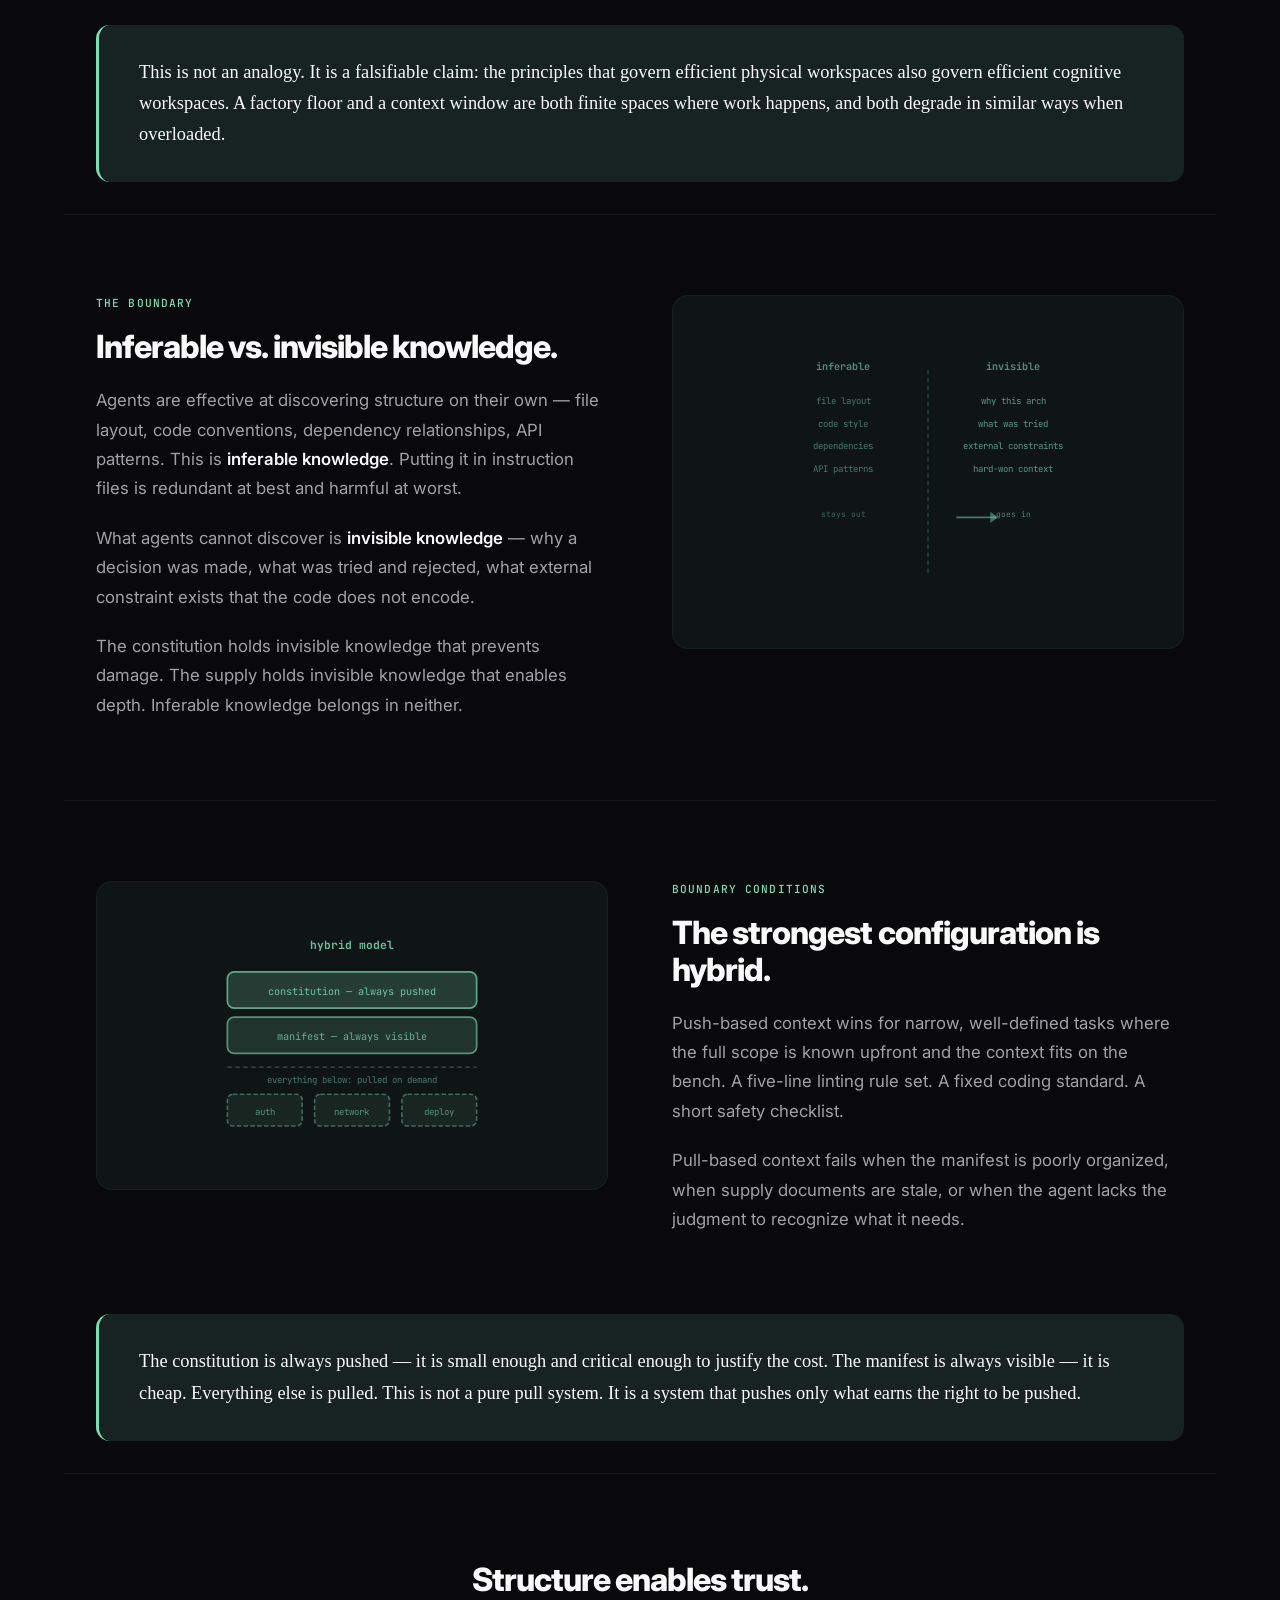
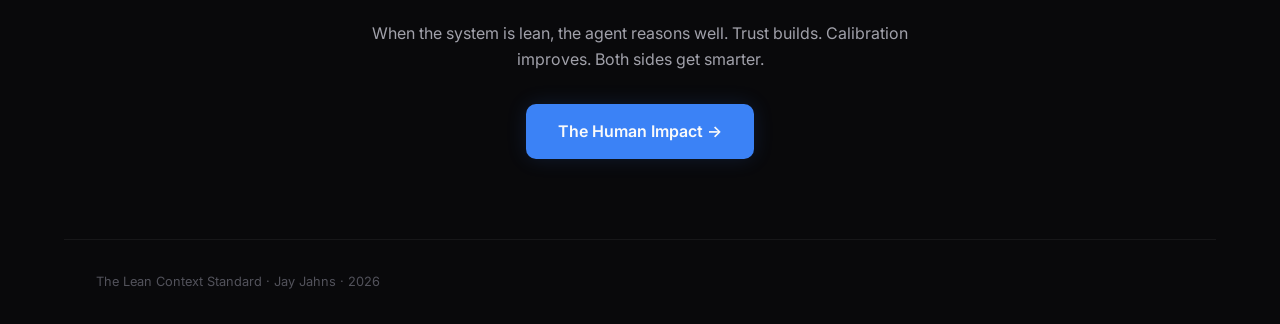
==== commit 27c11757: "Fix callout layout, add hybrid graphic, reframe sustain heading - Pull all callouts out of split sec" ====
--- a/framework/index.html
+++ b/framework/index.html
@@ -152,42 +152,43 @@
       <p>Lean manufacturing solved a structurally identical problem decades ago. A cluttered workstation slows the worker &mdash; not because the worker is less skilled, but because the clutter competes for attention and physical space. The solution was not bigger workstations. It was 5S: sort, set in order, shine, standardize, sustain.</p>
       <p>The Lean Context Standard is what happens when those principles are applied to the cognitive workbench. The <strong>constitution</strong> is the sorted workspace &mdash; only load-bearing rules survive. The <strong>manifest</strong> is the shadow board &mdash; everything in its place, visible at a glance. The <strong>supply</strong> is just-in-time delivery &mdash; context arrives when the operation demands it. The <strong>four rules</strong> are the operational discipline that keeps it clean.</p>
       <p>We did not copy 5S. We absorbed it. The three tiers and the four rules are what lean looks like when the workbench is a context window and the worker is an agent.</p>
-      <div class="pillar-callout pillar-callout--framework">
-        <p>This is not an analogy. It is a falsifiable claim: the principles that govern efficient physical workspaces also govern efficient cognitive workspaces. A factory floor and a context window are both finite spaces where work happens, and both degrade in similar ways when overloaded.</p>
-      </div>
     </div>
     <div class="pillar-section__visual pillar-section__visual--framework">
-      <svg viewBox="0 0 300 240" xmlns="http://www.w3.org/2000/svg">
+      <svg viewBox="0 0 300 200" xmlns="http://www.w3.org/2000/svg">
         <!-- Factory floor → Context window mapping -->
-        <!-- Left: factory -->
-        <text x="75" y="28" text-anchor="middle" font-family="'JetBrains Mono',monospace" font-size="9" font-weight="700" fill="#7edcb5" fill-opacity="0.7">factory floor</text>
-        <rect x="30" y="40" width="90" height="24" rx="4" fill="#7edcb5" fill-opacity="0.18" stroke="#7edcb5" stroke-opacity="0.6" stroke-width="1.5"/>
-        <text x="75" y="56" text-anchor="middle" font-family="'JetBrains Mono',monospace" font-size="8" fill="#7edcb5" fill-opacity="0.6">5S</text>
-        <rect x="30" y="72" width="90" height="24" rx="4" fill="#7edcb5" fill-opacity="0.18" stroke="#7edcb5" stroke-opacity="0.6" stroke-width="1.5"/>
-        <text x="75" y="88" text-anchor="middle" font-family="'JetBrains Mono',monospace" font-size="8" fill="#7edcb5" fill-opacity="0.6">shadow board</text>
-        <rect x="30" y="104" width="90" height="24" rx="4" fill="#7edcb5" fill-opacity="0.18" stroke="#7edcb5" stroke-opacity="0.6" stroke-width="1.5"/>
-        <text x="75" y="120" text-anchor="middle" font-family="'JetBrains Mono',monospace" font-size="8" fill="#7edcb5" fill-opacity="0.6">just-in-time</text>
-        <rect x="30" y="136" width="90" height="24" rx="4" fill="#7edcb5" fill-opacity="0.18" stroke="#7edcb5" stroke-opacity="0.6" stroke-width="1.5"/>
-        <text x="75" y="152" text-anchor="middle" font-family="'JetBrains Mono',monospace" font-size="8" fill="#7edcb5" fill-opacity="0.6">andon cord</text>
+        <text x="75" y="24" text-anchor="middle" font-family="'JetBrains Mono',monospace" font-size="10" font-weight="700" fill="#7edcb5" fill-opacity="0.85">factory floor</text>
+        <rect x="30" y="36" width="90" height="28" rx="5" fill="#7edcb5" fill-opacity="0.15" stroke="#7edcb5" stroke-opacity="0.6" stroke-width="1.5"/>
+        <text x="75" y="54" text-anchor="middle" font-family="'JetBrains Mono',monospace" font-size="9" fill="#7edcb5" fill-opacity="0.75">5S</text>
+        <rect x="30" y="72" width="90" height="28" rx="5" fill="#7edcb5" fill-opacity="0.15" stroke="#7edcb5" stroke-opacity="0.6" stroke-width="1.5"/>
+        <text x="75" y="90" text-anchor="middle" font-family="'JetBrains Mono',monospace" font-size="9" fill="#7edcb5" fill-opacity="0.75">shadow board</text>
+        <rect x="30" y="108" width="90" height="28" rx="5" fill="#7edcb5" fill-opacity="0.15" stroke="#7edcb5" stroke-opacity="0.6" stroke-width="1.5"/>
+        <text x="75" y="126" text-anchor="middle" font-family="'JetBrains Mono',monospace" font-size="9" fill="#7edcb5" fill-opacity="0.75">just-in-time</text>
+        <rect x="30" y="144" width="90" height="28" rx="5" fill="#7edcb5" fill-opacity="0.15" stroke="#7edcb5" stroke-opacity="0.6" stroke-width="1.5"/>
+        <text x="75" y="162" text-anchor="middle" font-family="'JetBrains Mono',monospace" font-size="9" fill="#7edcb5" fill-opacity="0.75">andon cord</text>
         <!-- Arrows -->
-        <defs><marker id="lean-arrow" viewBox="0 0 6 6" refX="6" refY="3" markerWidth="5" markerHeight="5" orient="auto"><path d="M0,0 L6,3 L0,6" fill="#7edcb5" fill-opacity="0.55"/></marker></defs>
-        <line x1="125" y1="52" x2="170" y2="52" stroke="#7edcb5" stroke-opacity="0.45" stroke-width="1.5" marker-end="url(#lean-arrow)"/>
-        <line x1="125" y1="84" x2="170" y2="84" stroke="#7edcb5" stroke-opacity="0.45" stroke-width="1.5" marker-end="url(#lean-arrow)"/>
-        <line x1="125" y1="116" x2="170" y2="116" stroke="#7edcb5" stroke-opacity="0.45" stroke-width="1.5" marker-end="url(#lean-arrow)"/>
-        <line x1="125" y1="148" x2="170" y2="148" stroke="#7edcb5" stroke-opacity="0.45" stroke-width="1.5" marker-end="url(#lean-arrow)"/>
+        <defs><marker id="lean-arrow" viewBox="0 0 6 6" refX="6" refY="3" markerWidth="6" markerHeight="6" orient="auto"><path d="M0,0 L6,3 L0,6" fill="#7edcb5" fill-opacity="0.6"/></marker></defs>
+        <line x1="125" y1="50" x2="170" y2="50" stroke="#7edcb5" stroke-opacity="0.5" stroke-width="1.5" marker-end="url(#lean-arrow)"/>
+        <line x1="125" y1="86" x2="170" y2="86" stroke="#7edcb5" stroke-opacity="0.5" stroke-width="1.5" marker-end="url(#lean-arrow)"/>
+        <line x1="125" y1="122" x2="170" y2="122" stroke="#7edcb5" stroke-opacity="0.5" stroke-width="1.5" marker-end="url(#lean-arrow)"/>
+        <line x1="125" y1="158" x2="170" y2="158" stroke="#7edcb5" stroke-opacity="0.5" stroke-width="1.5" marker-end="url(#lean-arrow)"/>
         <!-- Right: our structure -->
-        <text x="225" y="28" text-anchor="middle" font-family="'JetBrains Mono',monospace" font-size="9" font-weight="700" fill="#7edcb5" fill-opacity="0.7">context window</text>
-        <rect x="175" y="40" width="100" height="24" rx="4" fill="#7edcb5" fill-opacity="0.25" stroke="#7edcb5" stroke-opacity="0.65" stroke-width="1.5"/>
-        <text x="225" y="56" text-anchor="middle" font-family="'JetBrains Mono',monospace" font-size="8" fill="#7edcb5" fill-opacity="0.7">constitution</text>
-        <rect x="175" y="72" width="100" height="24" rx="4" fill="#7edcb5" fill-opacity="0.25" stroke="#7edcb5" stroke-opacity="0.65" stroke-width="1.5"/>
-        <text x="225" y="88" text-anchor="middle" font-family="'JetBrains Mono',monospace" font-size="8" fill="#7edcb5" fill-opacity="0.7">manifest</text>
-        <rect x="175" y="104" width="100" height="24" rx="4" fill="#7edcb5" fill-opacity="0.25" stroke="#7edcb5" stroke-opacity="0.65" stroke-width="1.5"/>
-        <text x="225" y="120" text-anchor="middle" font-family="'JetBrains Mono',monospace" font-size="8" fill="#7edcb5" fill-opacity="0.7">supply</text>
-        <rect x="175" y="136" width="100" height="24" rx="4" fill="#7edcb5" fill-opacity="0.25" stroke="#7edcb5" stroke-opacity="0.65" stroke-width="1.5"/>
-        <text x="225" y="152" text-anchor="middle" font-family="'JetBrains Mono',monospace" font-size="8" fill="#7edcb5" fill-opacity="0.7">andon rule</text>
-      </svg>
-    </div>
-  </section>
+        <text x="225" y="24" text-anchor="middle" font-family="'JetBrains Mono',monospace" font-size="10" font-weight="700" fill="#7edcb5" fill-opacity="0.85">context window</text>
+        <rect x="175" y="36" width="100" height="28" rx="5" fill="#7edcb5" fill-opacity="0.2" stroke="#7edcb5" stroke-opacity="0.7" stroke-width="1.5"/>
+        <text x="225" y="54" text-anchor="middle" font-family="'JetBrains Mono',monospace" font-size="9" fill="#7edcb5" fill-opacity="0.85">constitution</text>
+        <rect x="175" y="72" width="100" height="28" rx="5" fill="#7edcb5" fill-opacity="0.2" stroke="#7edcb5" stroke-opacity="0.7" stroke-width="1.5"/>
+        <text x="225" y="90" text-anchor="middle" font-family="'JetBrains Mono',monospace" font-size="9" fill="#7edcb5" fill-opacity="0.85">manifest</text>
+        <rect x="175" y="108" width="100" height="28" rx="5" fill="#7edcb5" fill-opacity="0.2" stroke="#7edcb5" stroke-opacity="0.7" stroke-width="1.5"/>
+        <text x="225" y="126" text-anchor="middle" font-family="'JetBrains Mono',monospace" font-size="9" fill="#7edcb5" fill-opacity="0.85">supply</text>
+        <rect x="175" y="144" width="100" height="28" rx="5" fill="#7edcb5" fill-opacity="0.2" stroke="#7edcb5" stroke-opacity="0.7" stroke-width="1.5"/>
+        <text x="225" y="162" text-anchor="middle" font-family="'JetBrains Mono',monospace" font-size="9" fill="#7edcb5" fill-opacity="0.85">andon rule</text>
+      </svg>
+    </div>
+  </section>
+  <div class="pillar-callout-section">
+    <div class="pillar-callout pillar-callout--framework">
+      <p>This is not an analogy. It is a falsifiable claim: the principles that govern efficient physical workspaces also govern efficient cognitive workspaces. A factory floor and a context window are both finite spaces where work happens, and both degrade in similar ways when overloaded.</p>
+    </div>
+  </div>
 
   <!-- ── KNOWLEDGE BOUNDARY ── -->
   <section class="pillar-section pillar-section--split">
@@ -225,15 +226,42 @@
   </section>
 
   <!-- ── HYBRID MODEL ── -->
-  <section class="pillar-section">
-    <div class="pillar-section__tag pillar-section__tag--framework">boundary conditions</div>
-    <h2>The strongest configuration is hybrid.</h2>
-    <p>Push-based context wins for narrow, well-defined tasks where the full scope is known upfront and the context fits on the bench. A five-line linting rule set. A fixed coding standard. A short safety checklist.</p>
-    <p>Pull-based context fails when the manifest is poorly organized, when supply documents are stale, or when the agent lacks the judgment to recognize what it needs.</p>
+  <section class="pillar-section pillar-section--split-reverse">
+    <div>
+      <div class="pillar-section__tag pillar-section__tag--framework">boundary conditions</div>
+      <h2>The strongest configuration is hybrid.</h2>
+      <p>Push-based context wins for narrow, well-defined tasks where the full scope is known upfront and the context fits on the bench. A five-line linting rule set. A fixed coding standard. A short safety checklist.</p>
+      <p>Pull-based context fails when the manifest is poorly organized, when supply documents are stale, or when the agent lacks the judgment to recognize what it needs.</p>
+    </div>
+    <div class="pillar-section__visual pillar-section__visual--framework">
+      <svg viewBox="0 0 300 200" xmlns="http://www.w3.org/2000/svg">
+        <!-- Hybrid: push vs pull diagram -->
+        <!-- Push zone -->
+        <text x="150" y="24" text-anchor="middle" font-family="'JetBrains Mono',monospace" font-size="10" font-weight="700" fill="#7edcb5" fill-opacity="0.85">hybrid model</text>
+        <!-- Constitution: always pushed -->
+        <rect x="40" y="44" width="220" height="32" rx="6" fill="#7edcb5" fill-opacity="0.2" stroke="#7edcb5" stroke-opacity="0.7" stroke-width="1.5"/>
+        <text x="150" y="64" text-anchor="middle" font-family="'JetBrains Mono',monospace" font-size="9" fill="#7edcb5" fill-opacity="0.85">constitution — always pushed</text>
+        <!-- Manifest: always visible -->
+        <rect x="40" y="84" width="220" height="32" rx="6" fill="#7edcb5" fill-opacity="0.15" stroke="#7edcb5" stroke-opacity="0.6" stroke-width="1.5"/>
+        <text x="150" y="104" text-anchor="middle" font-family="'JetBrains Mono',monospace" font-size="9" fill="#7edcb5" fill-opacity="0.75">manifest — always visible</text>
+        <!-- Divider -->
+        <line x1="40" y1="128" x2="260" y2="128" stroke="#7edcb5" stroke-opacity="0.3" stroke-width="1" stroke-dasharray="4 3"/>
+        <text x="150" y="142" text-anchor="middle" font-family="'JetBrains Mono',monospace" font-size="8" fill="#7edcb5" fill-opacity="0.5">everything below: pulled on demand</text>
+        <!-- Supply docs: pulled -->
+        <rect x="40" y="152" width="66" height="28" rx="5" fill="#7edcb5" fill-opacity="0.08" stroke="#7edcb5" stroke-opacity="0.4" stroke-width="1.5" stroke-dasharray="4 2"/>
+        <text x="73" y="170" text-anchor="middle" font-family="'JetBrains Mono',monospace" font-size="8" fill="#7edcb5" fill-opacity="0.6">auth</text>
+        <rect x="117" y="152" width="66" height="28" rx="5" fill="#7edcb5" fill-opacity="0.08" stroke="#7edcb5" stroke-opacity="0.4" stroke-width="1.5" stroke-dasharray="4 2"/>
+        <text x="150" y="170" text-anchor="middle" font-family="'JetBrains Mono',monospace" font-size="8" fill="#7edcb5" fill-opacity="0.6">network</text>
+        <rect x="194" y="152" width="66" height="28" rx="5" fill="#7edcb5" fill-opacity="0.08" stroke="#7edcb5" stroke-opacity="0.4" stroke-width="1.5" stroke-dasharray="4 2"/>
+        <text x="227" y="170" text-anchor="middle" font-family="'JetBrains Mono',monospace" font-size="8" fill="#7edcb5" fill-opacity="0.6">deploy</text>
+      </svg>
+    </div>
+  </section>
+  <div class="pillar-callout-section">
     <div class="pillar-callout pillar-callout--framework">
       <p>The constitution is always pushed &mdash; it is small enough and critical enough to justify the cost. The manifest is always visible &mdash; it is cheap. Everything else is pulled. This is not a pure pull system. It is a system that pushes only what earns the right to be pushed.</p>
     </div>
-  </section>
+  </div>
 
   <!-- ── CTA ── -->
   <section class="cta">
--- a/css/style.css
+++ b/css/style.css
@@ -18,376 +18,183 @@
   --serif: 'Newsreader', Georgia, serif;
   --max: 72rem;
   --measure: 42rem;
+  --pastel-coral: #ff9b8e;
+  --pastel-coral-dim: rgba(255,155,142,0.12);
+  --pastel-coral-glow: rgba(255,155,142,0.06);
+  --pastel-mint: #7edcb5;
+  --pastel-mint-dim: rgba(126,220,181,0.12);
+  --pastel-mint-glow: rgba(126,220,181,0.06);
+  --pastel-violet: #b4a0f4;
+  --pastel-violet-dim: rgba(180,160,244,0.12);
+  --pastel-violet-glow: rgba(180,160,244,0.06);
 }
 
 html { font-size: 16px; -webkit-font-smoothing: antialiased; }
 body { background: var(--bg); color: var(--fg); font-family: var(--sans); line-height: 1.6; }
 
-/* ═══ NAV ═══ */
-.nav {
-  max-width: var(--max);
-  margin: 0 auto;
-  padding: 1.5rem 2rem;
-  display: flex;
-  align-items: center;
-  justify-content: space-between;
-}
+.nav { max-width: var(--max); margin: 0 auto; padding: 1.5rem 2rem; display: flex; align-items: center; justify-content: space-between; }
 .nav-logo { font-family: var(--mono); font-size: 0.8rem; color: var(--fg-muted); text-decoration: none; letter-spacing: 0.05em; }
 .nav-logo:hover { color: var(--fg); }
 .nav-links { display: flex; gap: 2rem; }
 .nav-links a { font-size: 0.85rem; font-weight: 500; color: var(--fg-muted); text-decoration: none; transition: color 0.15s; }
 .nav-links a:hover { color: var(--fg-bright); }
+.nav-links a.active { color: var(--fg-bright); }
 .nav-links a.ext { opacity: 0.4; }
 .nav-links a.ext:hover { opacity: 0.8; }
 
-/* ═══ HERO ═══ */
-.hero {
-  max-width: var(--max);
-  margin: 0 auto;
-  padding: 8rem 2rem 6rem;
-}
-.hero h1 {
-  font-size: clamp(2.5rem, 6vw, 4.5rem);
-  font-weight: 900;
-  color: var(--fg-bright);
-  line-height: 1.0;
-  letter-spacing: -0.04em;
-  max-width: 16ch;
-  margin-bottom: 1.5rem;
-}
-.hero-sub {
-  font-size: 1.25rem;
-  font-weight: 400;
-  color: var(--fg);
-  max-width: 38ch;
-  line-height: 1.6;
-}
-
-/* ═══ THREE PILLARS ═══ */
-.pillars {
-  max-width: var(--max);
-  margin: 0 auto;
-  padding: 0 2rem 6rem;
-  display: grid;
-  grid-template-columns: repeat(3, 1fr);
-  gap: 2rem;
-}
-.pillar {
-  padding: 2.5rem;
-  border: 1px solid var(--bg-card-border);
-  border-radius: 16px;
-  background: var(--bg-card);
-  transition: border-color 0.2s, background 0.2s;
-}
-.pillar:hover {
-  border-color: rgba(255,255,255,0.1);
-  background: var(--bg-card-hover);
-}
-.pillar-tag {
-  display: inline-block;
-  font-family: var(--mono);
-  font-size: 0.7rem;
-  font-weight: 500;
-  color: var(--accent);
-  letter-spacing: 0.12em;
-  text-transform: uppercase;
-  margin-bottom: 1.25rem;
-}
-.pillar h2 {
-  font-size: 1.5rem;
-  font-weight: 700;
-  color: var(--fg-bright);
-  line-height: 1.2;
-  margin-bottom: 1rem;
-  letter-spacing: -0.02em;
-}
-.pillar p {
-  font-size: 0.95rem;
-  color: var(--fg);
-  line-height: 1.7;
-  margin-bottom: 0.75rem;
-}
+.hero { max-width: var(--max); margin: 0 auto; padding: 8rem 2rem 6rem; }
+.hero h1 { font-size: clamp(2.5rem, 6vw, 4.5rem); font-weight: 900; color: var(--fg-bright); line-height: 1.0; letter-spacing: -0.04em; max-width: 16ch; margin-bottom: 1.5rem; }
+.hero-sub { font-size: 1.25rem; font-weight: 400; color: var(--fg); max-width: 38ch; line-height: 1.6; }
+
+.pillars { max-width: var(--max); margin: 0 auto; padding: 0 2rem 6rem; display: grid; grid-template-columns: repeat(3, 1fr); gap: 2rem; }
+
+.pillar-link { text-decoration: none; color: inherit; display: block; border-radius: 20px; transition: transform 0.25s cubic-bezier(0.22,1,0.36,1), box-shadow 0.3s ease; }
+.pillar-link:hover { transform: translateY(-6px); }
+.pillar-link:hover .pillar { border-color: rgba(255,255,255,0.12); background: var(--bg-card-hover); }
+.pillar-link:nth-child(1):hover .pillar { box-shadow: 0 16px 48px rgba(255,155,142,0.06); }
+.pillar-link:nth-child(2):hover .pillar { box-shadow: 0 16px 48px rgba(126,220,181,0.06); }
+.pillar-link:nth-child(3):hover .pillar { box-shadow: 0 16px 48px rgba(180,160,244,0.06); }
+
+.pillar { padding: 2.5rem; border: 1px solid var(--bg-card-border); border-radius: 20px; background: var(--bg-card); transition: border-color 0.2s, background 0.2s, box-shadow 0.3s; display: flex; flex-direction: column; height: 100%; }
+
+.pillar-illustration { width: 100%; height: 180px; border-radius: 12px; margin-bottom: 1.75rem; display: flex; align-items: center; justify-content: center; overflow: hidden; }
+.pillar-illustration svg { width: 100%; height: 100%; }
+.pillar-illustration--problem { background: var(--pastel-coral-glow); }
+.pillar-illustration--framework { background: var(--pastel-mint-glow); }
+.pillar-illustration--impact { background: var(--pastel-violet-glow); }
+
+.pillar-tag { display: inline-block; font-family: var(--mono); font-size: 0.7rem; font-weight: 500; letter-spacing: 0.12em; text-transform: uppercase; margin-bottom: 1.25rem; }
+.pillar-tag--problem { color: var(--pastel-coral); }
+.pillar-tag--framework { color: var(--pastel-mint); }
+.pillar-tag--impact { color: var(--pastel-violet); }
+
+.pillar h2 { font-size: 1.5rem; font-weight: 700; color: var(--fg-bright); line-height: 1.2; margin-bottom: 1rem; letter-spacing: -0.02em; }
+.pillar p { font-size: 0.95rem; color: var(--fg); line-height: 1.7; margin-bottom: 0.75rem; }
 .pillar p:last-child { margin-bottom: 0; }
 .pillar em { color: var(--fg-bright); font-style: italic; }
 
-/* ═══ HOW IT WORKS ═══ */
-.how {
-  max-width: var(--max);
-  margin: 0 auto;
-  padding: 5rem 2rem 4rem;
-  border-top: 1px solid var(--border);
-}
+.pillar-cta { margin-top: auto; padding-top: 1.5rem; font-family: var(--mono); font-size: 0.75rem; font-weight: 500; letter-spacing: 0.06em; display: flex; align-items: center; gap: 0.5rem; transition: gap 0.2s ease; }
+.pillar-link:hover .pillar-cta { gap: 0.85rem; }
+.pillar-cta--problem { color: var(--pastel-coral); }
+.pillar-cta--framework { color: var(--pastel-mint); }
+.pillar-cta--impact { color: var(--pastel-violet); }
+
+.how { max-width: var(--max); margin: 0 auto; padding: 5rem 2rem 4rem; border-top: 1px solid var(--border); }
 .how-header { margin-bottom: 3rem; }
-.section-tag {
-  display: inline-block;
-  font-family: var(--mono);
-  font-size: 0.7rem;
-  font-weight: 500;
-  color: var(--fg-muted);
-  letter-spacing: 0.12em;
-  text-transform: uppercase;
-  margin-bottom: 1rem;
-}
-.how-header h2 {
-  font-size: 2.5rem;
-  font-weight: 800;
-  color: var(--fg-bright);
-  letter-spacing: -0.03em;
-  margin-bottom: 0.75rem;
-}
-.how-header p {
-  font-size: 1.1rem;
-  color: var(--fg);
-}
-.tier-grid {
-  display: grid;
-  grid-template-columns: repeat(3, 1fr);
-  gap: 1.5rem;
-  margin-bottom: 3rem;
-}
-.tier {
-  padding: 2rem;
-  border: 1px solid var(--bg-card-border);
-  border-radius: 12px;
-  background: var(--bg-card);
-}
-.tier-label {
-  font-family: var(--mono);
-  font-size: 0.7rem;
-  font-weight: 500;
-  color: var(--accent);
-  letter-spacing: 0.08em;
-  text-transform: uppercase;
-  margin-bottom: 0.75rem;
-}
-.tier h3 {
-  font-size: 1.25rem;
-  font-weight: 700;
-  color: var(--fg-bright);
-  margin-bottom: 0.75rem;
-}
-.tier p {
-  font-size: 0.9rem;
-  color: var(--fg);
-  line-height: 1.65;
-}
-.spine-tree {
-  max-width: 28rem;
-}
-.spine-tree pre {
-  background: var(--bg-card);
-  border: 1px solid var(--bg-card-border);
-  border-radius: 12px;
-  padding: 1.5rem 2rem;
-  font-family: var(--mono);
-  font-size: 0.85rem;
-  line-height: 1.7;
-  color: var(--fg);
-  overflow-x: auto;
-}
-.spine-tree code { font-family: inherit; }
-
-/* ═══ PRINCIPLES ═══ */
-.principles {
-  max-width: var(--max);
-  margin: 0 auto;
-  padding: 5rem 2rem;
-  border-top: 1px solid var(--border);
-}
-.principle-grid {
-  display: grid;
-  grid-template-columns: repeat(2, 1fr);
-  gap: 2rem 3rem;
-  margin-top: 2rem;
-}
-.principle h3 {
-  font-size: 1.1rem;
-  font-weight: 600;
-  color: var(--fg-bright);
-  margin-bottom: 0.5rem;
-}
-.principle p {
-  font-size: 0.95rem;
-  color: var(--fg);
-  line-height: 1.65;
-}
-
-/* ═══ EVIDENCE ═══ */
-.evidence {
-  max-width: var(--max);
-  margin: 0 auto;
-  padding: 5rem 2rem;
-  border-top: 1px solid var(--border);
-}
-.stat-row {
-  display: grid;
-  grid-template-columns: repeat(3, 1fr);
-  gap: 2rem;
-  margin-top: 2rem;
-  margin-bottom: 2rem;
-}
+.section-tag { display: inline-block; font-family: var(--mono); font-size: 0.7rem; font-weight: 500; color: var(--fg-muted); letter-spacing: 0.12em; text-transform: uppercase; margin-bottom: 1rem; }
+.how-header h2 { font-size: 2.5rem; font-weight: 800; color: var(--fg-bright); letter-spacing: -0.03em; margin-bottom: 0.75rem; }
+.how-header p { font-size: 1.1rem; color: var(--fg); }
+.tier-grid { display: grid; grid-template-columns: repeat(3, 1fr); gap: 1.5rem; margin-bottom: 3rem; }
+.tier { padding: 2rem; border: 1px solid var(--bg-card-border); border-radius: 12px; background: var(--bg-card); }
+.tier-label { font-family: var(--mono); font-size: 0.7rem; font-weight: 500; color: var(--accent); letter-spacing: 0.08em; text-transform: uppercase; margin-bottom: 0.75rem; }
+.tier h3 { font-size: 1.25rem; font-weight: 700; color: var(--fg-bright); margin-bottom: 0.75rem; }
+.tier p { font-size: 0.9rem; color: var(--fg); line-height: 1.65; }
+.repo-tree { max-width: 28rem; }
+.repo-tree pre { background: var(--bg-card); border: 1px solid var(--bg-card-border); border-radius: 12px; padding: 1.5rem 2rem; font-family: var(--mono); font-size: 0.85rem; line-height: 1.7; color: var(--fg); overflow-x: auto; }
+.repo-tree code { font-family: inherit; }
+
+.principles { max-width: var(--max); margin: 0 auto; padding: 5rem 2rem; border-top: 1px solid var(--border); }
+.principle-grid { display: grid; grid-template-columns: repeat(2, 1fr); gap: 2rem 3rem; margin-top: 2rem; }
+.principle h3 { font-size: 1.1rem; font-weight: 600; color: var(--fg-bright); margin-bottom: 0.5rem; }
+.principle p { font-size: 0.95rem; color: var(--fg); line-height: 1.65; }
+
+.evidence { max-width: var(--max); margin: 0 auto; padding: 5rem 2rem; border-top: 1px solid var(--border); }
+.stat-row { display: grid; grid-template-columns: repeat(3, 1fr); gap: 2rem; margin-top: 2rem; margin-bottom: 2rem; }
 .stat { text-align: center; }
-.stat-number {
-  font-family: var(--mono);
-  font-size: 3rem;
-  font-weight: 700;
-  color: var(--fg-bright);
-  line-height: 1;
-  margin-bottom: 0.5rem;
-}
-.stat-label {
-  font-size: 0.85rem;
-  color: var(--fg-muted);
-  line-height: 1.5;
-}
-.stat-source {
-  text-align: center;
-  font-family: var(--mono);
-  font-size: 0.75rem;
-  color: var(--fg-muted);
-}
+.stat-number { font-family: var(--mono); font-size: 3rem; font-weight: 700; color: var(--fg-bright); line-height: 1; margin-bottom: 0.5rem; }
+.stat-label { font-size: 0.85rem; color: var(--fg-muted); line-height: 1.5; }
+.stat-source { text-align: center; font-family: var(--mono); font-size: 0.75rem; color: var(--fg-muted); }
 .stat-source a { color: var(--fg-muted); text-decoration: underline; text-underline-offset: 2px; }
 .stat-source a:hover { color: var(--fg); }
 
-/* ═══ CTA ═══ */
-.cta {
-  max-width: var(--max);
-  margin: 0 auto;
-  padding: 5rem 2rem;
-  border-top: 1px solid var(--border);
-  text-align: center;
-}
-.cta h2 {
-  font-size: 2rem;
-  font-weight: 800;
-  color: var(--fg-bright);
-  letter-spacing: -0.03em;
-  margin-bottom: 1rem;
-}
-.cta p {
-  font-size: 1rem;
-  color: var(--fg);
-  max-width: 36rem;
-  margin: 0 auto 2rem;
-  line-height: 1.6;
-}
-.cta-button {
-  display: inline-flex;
-  align-items: center;
-  gap: 0.5rem;
-  font-size: 1rem;
-  font-weight: 600;
-  color: var(--fg-bright);
-  background: var(--accent);
-  padding: 0.9rem 2rem;
-  border-radius: 10px;
-  text-decoration: none;
-  transition: background 0.15s, box-shadow 0.15s;
-  box-shadow: 0 0 20px var(--accent-glow);
-}
-.cta-button:hover {
-  background: #2563eb;
-  box-shadow: 0 0 30px rgba(59,130,246,0.25);
-}
-
-/* ═══ FOOTER ═══ */
-.footer {
-  max-width: var(--max);
-  margin: 0 auto;
-  padding: 2rem;
-  border-top: 1px solid var(--border);
-  font-size: 0.8rem;
-  color: var(--fg-muted);
-}
-
-/* ═══ ARTICLE PAGES ═══ */
-.article {
-  max-width: var(--measure);
-  margin: 0 auto;
-  padding: 5rem 2rem 6rem;
-}
-.article-header {
-  margin-bottom: 4rem;
-  padding-bottom: 2rem;
-  border-bottom: 1px solid var(--border);
-}
-.article-header h1 {
-  font-size: 2.5rem;
-  font-weight: 800;
-  color: var(--fg-bright);
-  line-height: 1.15;
-  letter-spacing: -0.03em;
-  margin-bottom: 0.5rem;
-}
+.cta { max-width: var(--max); margin: 0 auto; padding: 5rem 2rem; border-top: 1px solid var(--border); text-align: center; }
+.cta h2 { font-size: 2rem; font-weight: 800; color: var(--fg-bright); letter-spacing: -0.03em; margin-bottom: 1rem; }
+.cta p { font-size: 1rem; color: var(--fg); max-width: 36rem; margin: 0 auto 2rem; line-height: 1.6; }
+.cta-button { display: inline-flex; align-items: center; gap: 0.5rem; font-size: 1rem; font-weight: 600; color: var(--fg-bright); background: var(--accent); padding: 0.9rem 2rem; border-radius: 10px; text-decoration: none; transition: background 0.15s, box-shadow 0.15s; box-shadow: 0 0 20px var(--accent-glow); }
+.cta-button:hover { background: #2563eb; box-shadow: 0 0 30px rgba(59,130,246,0.25); }
+
+.footer { max-width: var(--max); margin: 0 auto; padding: 2rem; border-top: 1px solid var(--border); font-size: 0.8rem; color: var(--fg-muted); }
+
+/* ═══ PILLAR PAGES ═══ */
+.pillar-back { max-width: var(--max); margin: 0 auto; padding: 4rem 2rem 0; }
+.pillar-back a { font-family: var(--mono); font-size: 0.8rem; color: var(--fg-muted); text-decoration: none; display: inline-flex; align-items: center; gap: 0.5rem; transition: color 0.15s; }
+.pillar-back a:hover { color: var(--fg-bright); }
+
+.pillar-hero { max-width: var(--max); margin: 0 auto; padding: 3rem 2rem 4rem; display: grid; grid-template-columns: 1fr 1fr; gap: 4rem; align-items: center; }
+.pillar-hero__text { max-width: 32rem; }
+.pillar-hero__tag { display: inline-block; font-family: var(--mono); font-size: 0.7rem; font-weight: 500; letter-spacing: 0.12em; text-transform: uppercase; margin-bottom: 1.25rem; padding: 0.35rem 0.75rem; border-radius: 6px; }
+.pillar-hero__tag--problem { color: var(--pastel-coral); background: var(--pastel-coral-dim); }
+.pillar-hero__tag--framework { color: var(--pastel-mint); background: var(--pastel-mint-dim); }
+.pillar-hero__tag--impact { color: var(--pastel-violet); background: var(--pastel-violet-dim); }
+.pillar-hero h1 { font-size: clamp(2.2rem, 5vw, 3.5rem); font-weight: 900; color: var(--fg-bright); line-height: 1.05; letter-spacing: -0.04em; margin-bottom: 1.25rem; }
+.pillar-hero__sub { font-size: 1.15rem; color: var(--fg); line-height: 1.7; }
+.pillar-hero__graphic { display: flex; align-items: center; justify-content: center; border-radius: 24px; padding: 3rem; min-height: 320px; }
+.pillar-hero__graphic--problem { background: var(--pastel-coral-glow); border: 1px solid rgba(255,155,142,0.08); }
+.pillar-hero__graphic--framework { background: var(--pastel-mint-glow); border: 1px solid rgba(126,220,181,0.08); }
+.pillar-hero__graphic--impact { background: var(--pastel-violet-glow); border: 1px solid rgba(180,160,244,0.08); }
+.pillar-hero__graphic svg { width: 100%; max-width: 380px; height: auto; }
+
+.pillar-section { max-width: var(--max); margin: 0 auto; padding: 5rem 2rem; border-top: 1px solid var(--border); }
+.pillar-section--split { display: grid; grid-template-columns: 1fr 1fr; gap: 4rem; align-items: start; }
+.pillar-section--split-reverse { display: grid; grid-template-columns: 1fr 1fr; gap: 4rem; align-items: start; }
+.pillar-section--split-reverse .pillar-section__visual { order: -1; }
+.pillar-section__tag { font-family: var(--mono); font-size: 0.7rem; font-weight: 500; letter-spacing: 0.1em; text-transform: uppercase; margin-bottom: 1rem; }
+.pillar-section__tag--problem { color: var(--pastel-coral); }
+.pillar-section__tag--framework { color: var(--pastel-mint); }
+.pillar-section__tag--impact { color: var(--pastel-violet); }
+.pillar-section h2 { font-size: 2rem; font-weight: 800; color: var(--fg-bright); letter-spacing: -0.03em; margin-bottom: 1.25rem; line-height: 1.15; }
+.pillar-section p { font-size: 1.05rem; color: var(--fg); line-height: 1.75; margin-bottom: 1.25rem; max-width: 38rem; }
+.pillar-section p:last-child { margin-bottom: 0; }
+.pillar-section strong { color: var(--fg-bright); font-weight: 600; }
+.pillar-section em { color: var(--fg-bright); font-style: italic; }
+
+.pillar-section__visual { display: flex; align-items: center; justify-content: center; border-radius: 16px; padding: 2.5rem; min-height: 260px; }
+.pillar-section__visual--problem { background: var(--pastel-coral-glow); border: 1px solid rgba(255,155,142,0.06); }
+.pillar-section__visual--framework { background: var(--pastel-mint-glow); border: 1px solid rgba(126,220,181,0.06); }
+.pillar-section__visual--impact { background: var(--pastel-violet-glow); border: 1px solid rgba(180,160,244,0.06); }
+.pillar-section__visual svg { width: 100%; max-width: 340px; height: auto; }
+
+.pillar-callout { padding: 2rem 2.5rem; border-radius: 14px; margin: 0; }
+.pillar-callout-section { max-width: var(--max); margin: 0 auto; padding: 0 2rem 2rem; }
+.pillar-callout--problem { background: var(--pastel-coral-dim); border-left: 3px solid var(--pastel-coral); }
+.pillar-callout--framework { background: var(--pastel-mint-dim); border-left: 3px solid var(--pastel-mint); }
+.pillar-callout--impact { background: var(--pastel-violet-dim); border-left: 3px solid var(--pastel-violet); }
+.pillar-callout p { font-family: var(--serif); font-size: 1.15rem; color: var(--fg-bright); line-height: 1.7; max-width: 100%; margin-bottom: 0; }
+
+.pillar-steps { display: grid; grid-template-columns: repeat(auto-fit, minmax(200px, 1fr)); gap: 1.5rem; margin: 2rem 0; }
+.pillar-step { padding: 1.75rem; border: 1px solid var(--bg-card-border); border-radius: 14px; background: var(--bg-card); }
+.pillar-step__num { font-family: var(--mono); font-size: 2rem; font-weight: 700; line-height: 1; margin-bottom: 0.75rem; }
+.pillar-step__num--problem { color: var(--pastel-coral); opacity: 0.4; }
+.pillar-step__num--framework { color: var(--pastel-mint); opacity: 0.4; }
+.pillar-step__num--impact { color: var(--pastel-violet); opacity: 0.4; }
+.pillar-step h3 { font-size: 1rem; font-weight: 600; color: var(--fg-bright); margin-bottom: 0.5rem; }
+.pillar-step p { font-size: 0.9rem; color: var(--fg); line-height: 1.6; margin-bottom: 0; max-width: 100%; }
+
+.pillar-code { width: 100%; max-width: var(--max); margin: 2rem auto; padding: 0 2rem; }
+.pillar-code pre { background: rgba(255,255,255,0.025); border: 1px solid var(--bg-card-border); border-radius: 14px; padding: 2rem 2.5rem; font-family: var(--mono); font-size: 0.85rem; line-height: 1.7; color: var(--fg); overflow-x: auto; width: 100%; }
+.pillar-code code { font-family: inherit; }
+
+/* ═══ ARTICLE ═══ */
+.article { max-width: var(--measure); margin: 0 auto; padding: 5rem 2rem 6rem; }
+.article-header { margin-bottom: 4rem; padding-bottom: 2rem; border-bottom: 1px solid var(--border); }
+.article-header h1 { font-size: 2.5rem; font-weight: 800; color: var(--fg-bright); line-height: 1.15; letter-spacing: -0.03em; margin-bottom: 0.5rem; }
 .article-header .subtitle { font-size: 1.1rem; color: var(--fg-muted); }
-
-.article-body {
-  font-family: var(--serif);
-  font-size: 1.15rem;
-  line-height: 1.85;
-  color: var(--fg);
-}
-.article-body h2 {
-  font-family: var(--sans);
-  font-size: 1.5rem;
-  font-weight: 700;
-  color: var(--fg-bright);
-  margin-top: 4rem;
-  margin-bottom: 1rem;
-  padding-top: 2.5rem;
-  border-top: 1px solid var(--border);
-  letter-spacing: -0.02em;
-}
+.article-body { font-family: var(--serif); font-size: 1.15rem; line-height: 1.85; color: var(--fg); }
+.article-body h2 { font-family: var(--sans); font-size: 1.5rem; font-weight: 700; color: var(--fg-bright); margin-top: 4rem; margin-bottom: 1rem; padding-top: 2.5rem; border-top: 1px solid var(--border); letter-spacing: -0.02em; }
 .article-body h2:first-child { margin-top: 0; padding-top: 0; border-top: none; }
-.article-body h3 {
-  font-family: var(--sans);
-  font-size: 1.2rem;
-  font-weight: 600;
-  color: var(--fg-bright);
-  margin-top: 3rem;
-  margin-bottom: 0.8rem;
-}
+.article-body h3 { font-family: var(--sans); font-size: 1.2rem; font-weight: 600; color: var(--fg-bright); margin-top: 3rem; margin-bottom: 0.8rem; }
 .article-body p { margin-bottom: 1.3rem; }
 .article-body strong { color: var(--fg-bright); font-weight: 600; }
 .article-body ol, .article-body ul { margin-bottom: 1.3rem; padding-left: 1.5em; }
 .article-body li { margin-bottom: 0.5rem; }
 .article-body a { color: var(--accent); text-decoration: none; }
 .article-body a:hover { opacity: 0.8; }
-.article-body code {
-  font-family: var(--mono);
-  font-size: 0.85em;
-  background: var(--bg-card);
-  padding: 0.2em 0.4em;
-  border-radius: 4px;
-  color: var(--fg-bright);
-}
-.article-body pre {
-  background: rgba(255,255,255,0.03);
-  border: 1px solid var(--bg-card-border);
-  border-radius: 10px;
-  padding: 1.5rem;
-  margin: 2rem 0;
-  overflow-x: auto;
-  font-family: var(--mono);
-  font-size: 0.85rem;
-  line-height: 1.6;
-}
+.article-body code { font-family: var(--mono); font-size: 0.85em; background: var(--bg-card); padding: 0.2em 0.4em; border-radius: 4px; color: var(--fg-bright); }
+.article-body pre { background: rgba(255,255,255,0.03); border: 1px solid var(--bg-card-border); border-radius: 10px; padding: 1.5rem; margin: 2rem 0; overflow-x: auto; font-family: var(--mono); font-size: 0.85rem; line-height: 1.6; }
 .article-body pre code { background: none; padding: 0; font-size: inherit; }
-.article-body blockquote {
-  border-left: 2px solid var(--border);
-  padding-left: 1.5rem;
-  margin: 2rem 0;
-  color: var(--fg-muted);
-  font-style: italic;
-}
+.article-body blockquote { border-left: 2px solid var(--border); padding-left: 1.5rem; margin: 2rem 0; color: var(--fg-muted); font-style: italic; }
 .article-body hr { border: none; border-top: 1px solid var(--border); margin: 3rem 0; }
-.article-footer {
-  margin-top: 5rem;
-  padding-top: 2rem;
-  border-top: 1px solid var(--border);
-  font-size: 0.85rem;
-  color: var(--fg-muted);
-}
+.article-footer { margin-top: 5rem; padding-top: 2rem; border-top: 1px solid var(--border); font-size: 0.85rem; color: var(--fg-muted); }
 
 /* ═══ RESPONSIVE ═══ */
 @media (max-width: 768px) {
@@ -401,6 +208,16 @@
   .article { padding: 3rem 1.5rem 4rem; }
   .article-header h1 { font-size: 1.8rem; }
   .article-body { font-size: 1.05rem; }
+  .pillar-hero { grid-template-columns: 1fr; padding: 2rem 1.5rem 3rem; gap: 2.5rem; }
+  .pillar-hero h1 { font-size: 2.2rem; }
+  .pillar-hero__graphic { min-height: 220px; padding: 2rem; }
+  .pillar-section--split, .pillar-section--split-reverse { grid-template-columns: 1fr; gap: 2rem; }
+  .pillar-section--split-reverse .pillar-section__visual { order: 0; }
+  .pillar-section { padding: 3.5rem 1.5rem; }
+  .pillar-steps { grid-template-columns: 1fr; }
+  .pillar-code { padding: 0 1.5rem; }
+  .pillar-back { padding: 3rem 1.5rem 0; }
+  .pillar-illustration { height: 140px; }
 }
 
 ::selection { background: rgba(59, 130, 246, 0.3); }
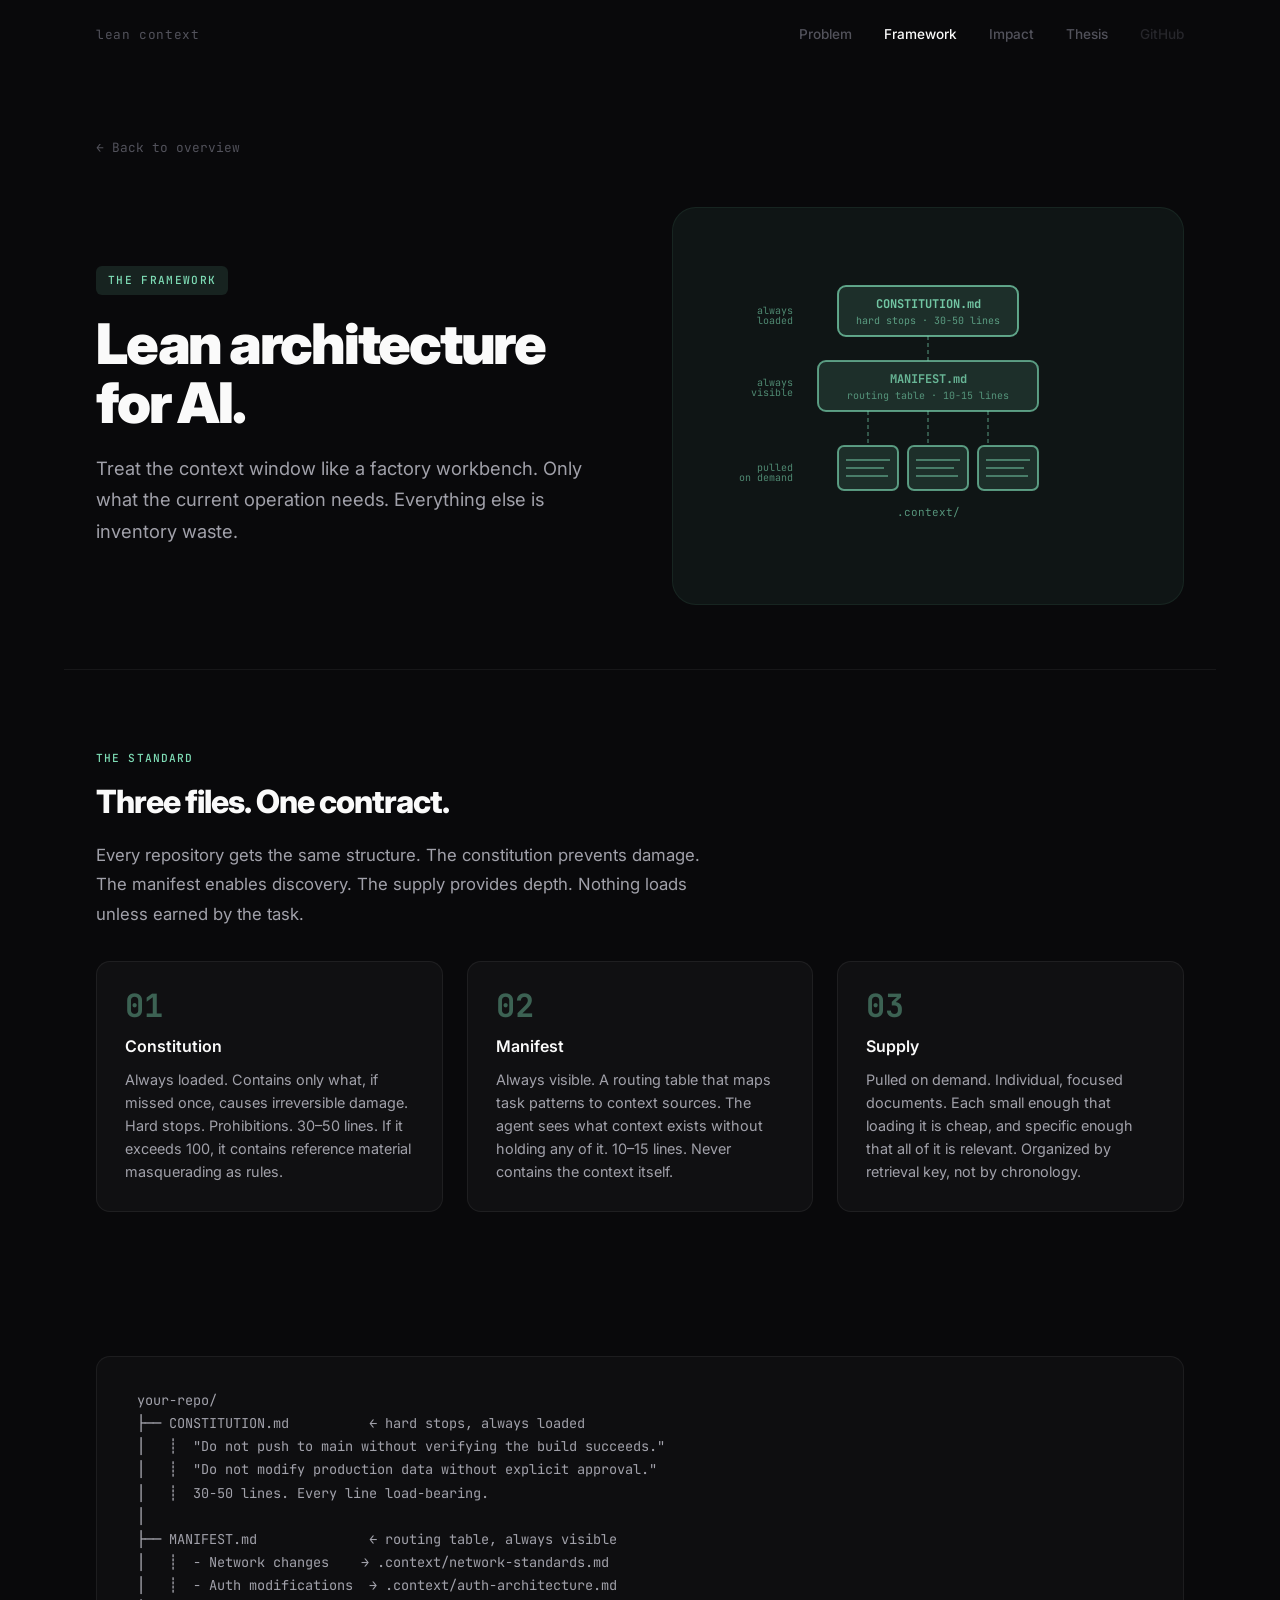
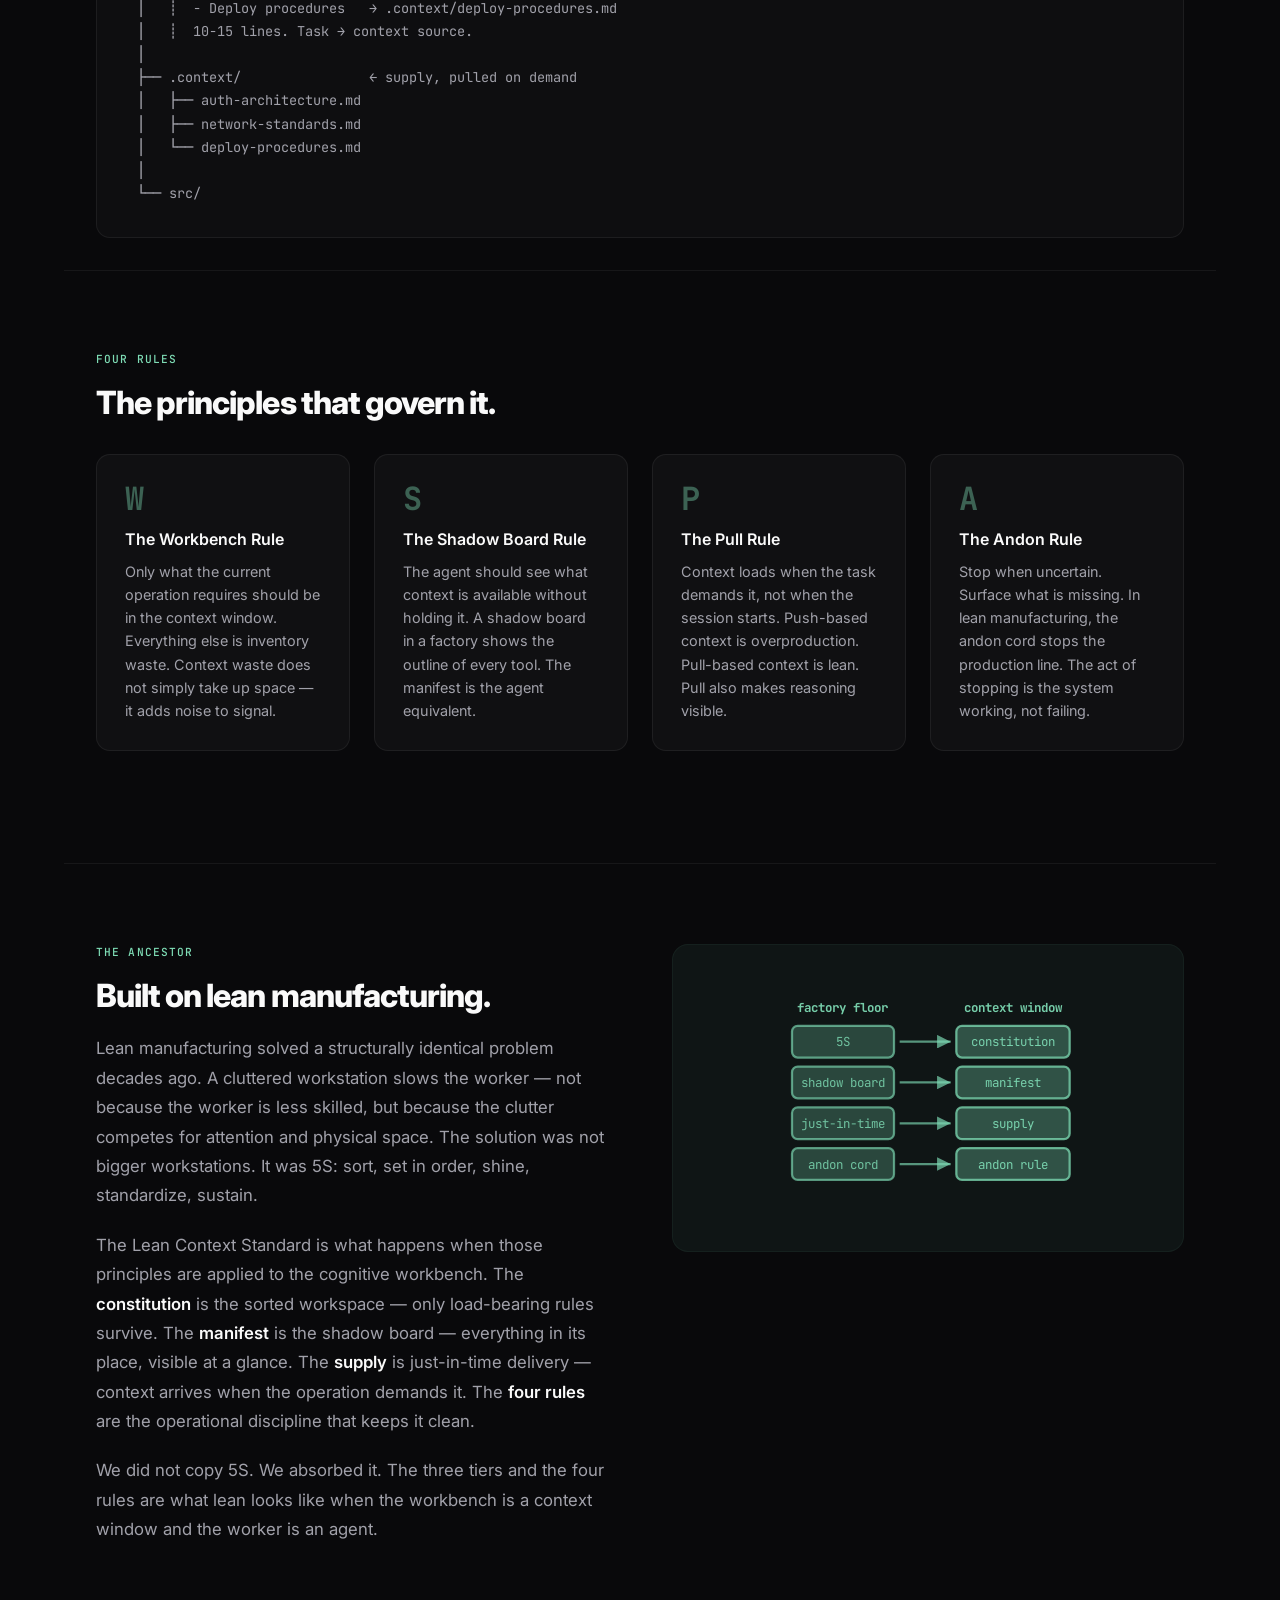
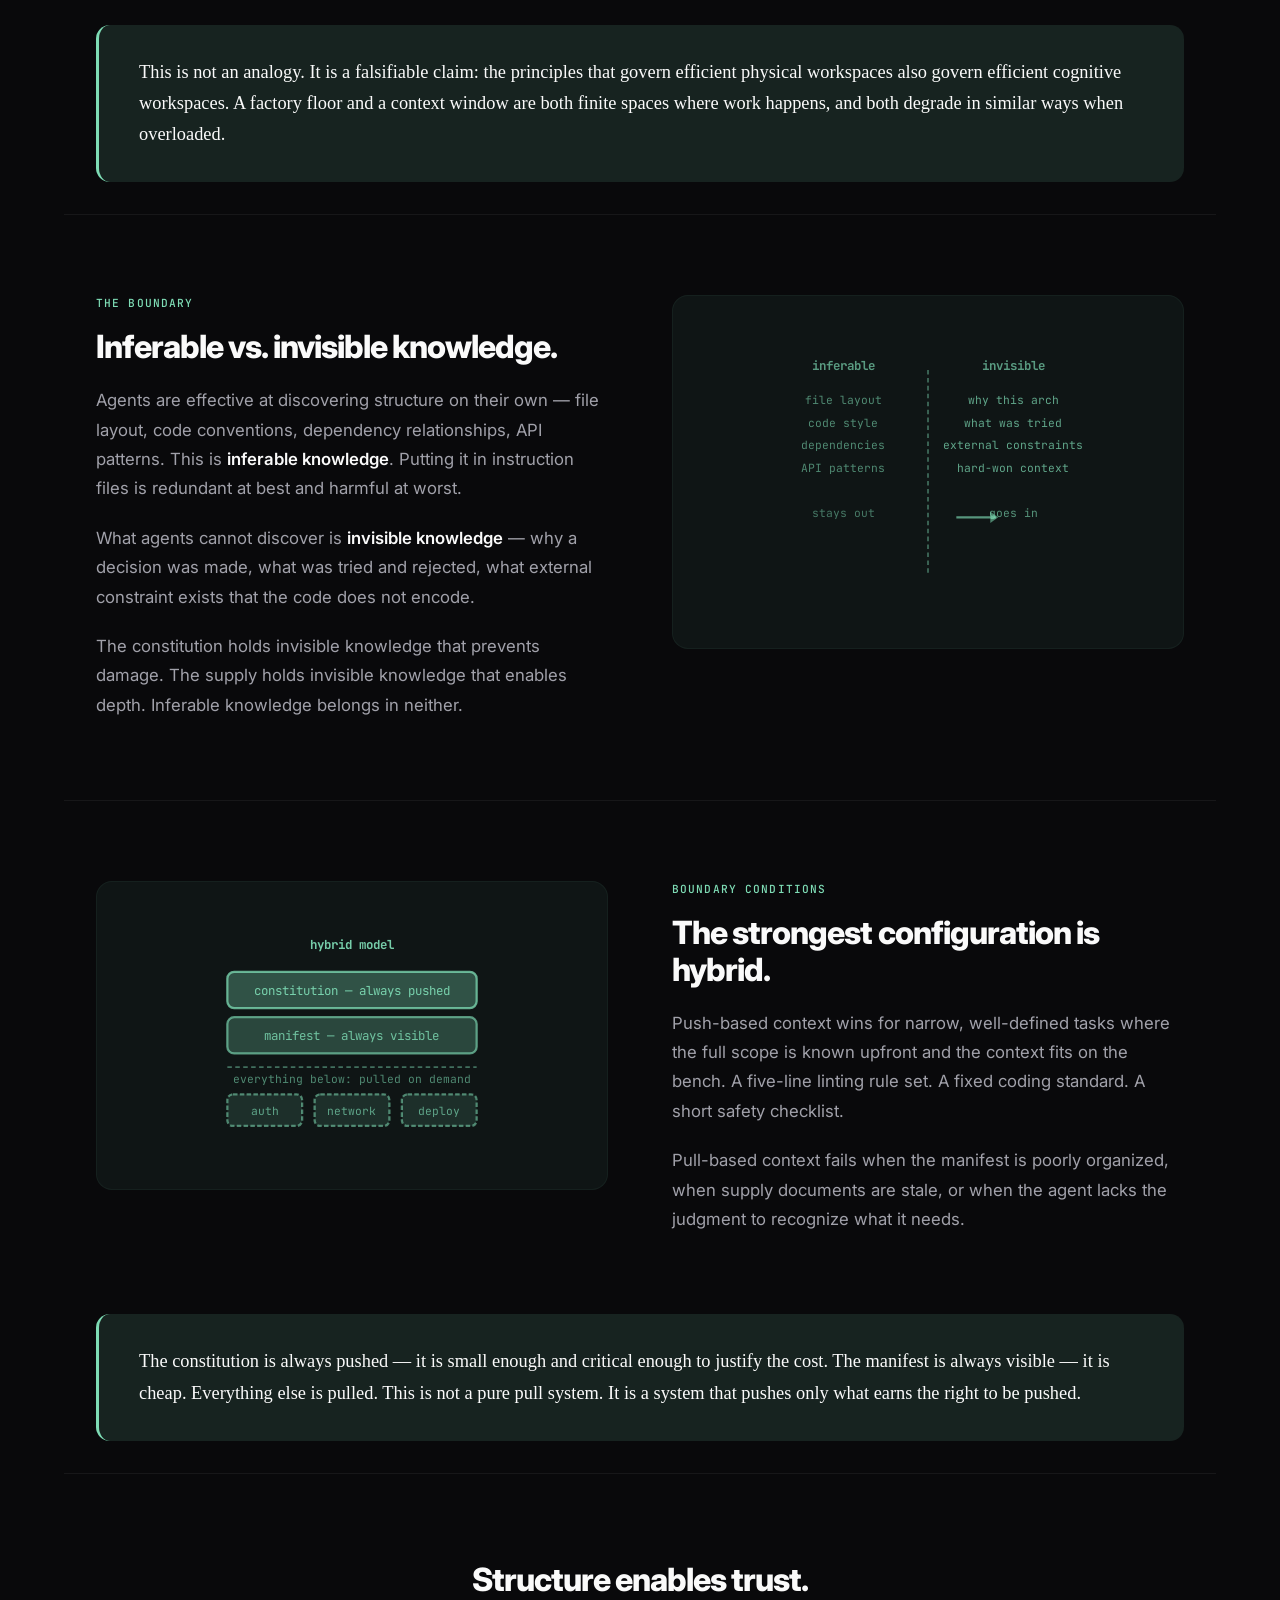
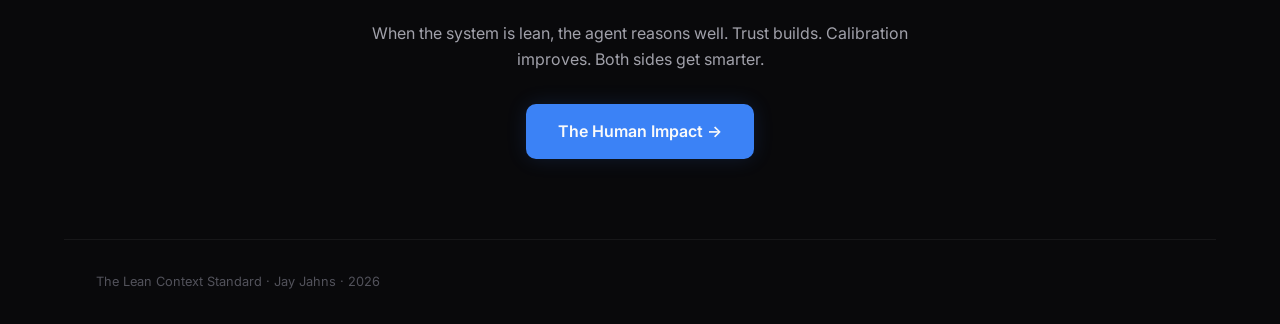
==== commit 031945bd: "Fix thesis 5-rule visual bug, brighten all SVGs significantly - Thesis: 'The legibility of pull' cha" ====
--- a/framework/index.html
+++ b/framework/index.html
@@ -32,40 +32,40 @@
       <svg viewBox="0 0 380 300" xmlns="http://www.w3.org/2000/svg">
         <!-- Three-tier architecture, large format -->
         <!-- Constitution -->
-        <rect x="100" y="30" width="180" height="50" rx="8" fill="#7edcb5" fill-opacity="0.08" stroke="#7edcb5" stroke-opacity="0.65" stroke-width="1.5"/>
-        <text x="190" y="52" text-anchor="middle" font-family="'JetBrains Mono',monospace" font-size="11" font-weight="700" fill="#7edcb5" fill-opacity="0.8">CONSTITUTION.md</text>
-        <text x="190" y="68" text-anchor="middle" font-family="'JetBrains Mono',monospace" font-size="8" fill="#7edcb5" fill-opacity="0.55">hard stops · 30-50 lines</text>
-        <text x="55" y="58" text-anchor="end" font-family="'JetBrains Mono',monospace" font-size="8" fill="#7edcb5" fill-opacity="0.5">always</text>
-        <text x="55" y="68" text-anchor="end" font-family="'JetBrains Mono',monospace" font-size="8" fill="#7edcb5" fill-opacity="0.5">loaded</text>
+        <rect x="100" y="30" width="180" height="50" rx="8" fill="#7edcb5" fill-opacity="0.13" stroke="#7edcb5" stroke-opacity="0.7" stroke-width="2"/>
+        <text x="190" y="52" text-anchor="middle" font-family="'JetBrains Mono',monospace" font-size="12" font-weight="700" fill="#7edcb5" fill-opacity="0.88">CONSTITUTION.md</text>
+        <text x="190" y="68" text-anchor="middle" font-family="'JetBrains Mono',monospace" font-size="10" fill="#7edcb5" fill-opacity="0.63">hard stops · 30-50 lines</text>
+        <text x="55" y="58" text-anchor="end" font-family="'JetBrains Mono',monospace" font-size="10" fill="#7edcb5" fill-opacity="0.58">always</text>
+        <text x="55" y="68" text-anchor="end" font-family="'JetBrains Mono',monospace" font-size="10" fill="#7edcb5" fill-opacity="0.58">loaded</text>
         <!-- Connection -->
-        <line x1="190" y1="80" x2="190" y2="105" stroke="#7edcb5" stroke-opacity="0.3" stroke-width="1" stroke-dasharray="4 3"/>
+        <line x1="190" y1="80" x2="190" y2="105" stroke="#7edcb5" stroke-opacity="0.45" stroke-width="1.5" stroke-dasharray="4 3"/>
         <!-- Manifest -->
-        <rect x="80" y="105" width="220" height="50" rx="8" fill="#7edcb5" fill-opacity="0.08" stroke="#7edcb5" stroke-opacity="0.6" stroke-width="1.5"/>
-        <text x="190" y="127" text-anchor="middle" font-family="'JetBrains Mono',monospace" font-size="11" font-weight="700" fill="#7edcb5" fill-opacity="0.7">MANIFEST.md</text>
-        <text x="190" y="143" text-anchor="middle" font-family="'JetBrains Mono',monospace" font-size="8" fill="#7edcb5" fill-opacity="0.5">routing table · 10-15 lines</text>
-        <text x="55" y="130" text-anchor="end" font-family="'JetBrains Mono',monospace" font-size="8" fill="#7edcb5" fill-opacity="0.5">always</text>
-        <text x="55" y="140" text-anchor="end" font-family="'JetBrains Mono',monospace" font-size="8" fill="#7edcb5" fill-opacity="0.5">visible</text>
+        <rect x="80" y="105" width="220" height="50" rx="8" fill="#7edcb5" fill-opacity="0.13" stroke="#7edcb5" stroke-opacity="0.65" stroke-width="2"/>
+        <text x="190" y="127" text-anchor="middle" font-family="'JetBrains Mono',monospace" font-size="12" font-weight="700" fill="#7edcb5" fill-opacity="0.78">MANIFEST.md</text>
+        <text x="190" y="143" text-anchor="middle" font-family="'JetBrains Mono',monospace" font-size="10" fill="#7edcb5" fill-opacity="0.58">routing table · 10-15 lines</text>
+        <text x="55" y="130" text-anchor="end" font-family="'JetBrains Mono',monospace" font-size="10" fill="#7edcb5" fill-opacity="0.58">always</text>
+        <text x="55" y="140" text-anchor="end" font-family="'JetBrains Mono',monospace" font-size="10" fill="#7edcb5" fill-opacity="0.58">visible</text>
         <!-- Connections to supply -->
-        <line x1="130" y1="155" x2="130" y2="190" stroke="#7edcb5" stroke-opacity="0.3" stroke-width="1" stroke-dasharray="4 3"/>
-        <line x1="190" y1="155" x2="190" y2="190" stroke="#7edcb5" stroke-opacity="0.3" stroke-width="1" stroke-dasharray="4 3"/>
-        <line x1="250" y1="155" x2="250" y2="190" stroke="#7edcb5" stroke-opacity="0.3" stroke-width="1" stroke-dasharray="4 3"/>
+        <line x1="130" y1="155" x2="130" y2="190" stroke="#7edcb5" stroke-opacity="0.45" stroke-width="1.5" stroke-dasharray="4 3"/>
+        <line x1="190" y1="155" x2="190" y2="190" stroke="#7edcb5" stroke-opacity="0.45" stroke-width="1.5" stroke-dasharray="4 3"/>
+        <line x1="250" y1="155" x2="250" y2="190" stroke="#7edcb5" stroke-opacity="0.45" stroke-width="1.5" stroke-dasharray="4 3"/>
         <!-- Supply documents -->
-        <rect x="100" y="190" width="60" height="44" rx="6" fill="#7edcb5" fill-opacity="0.08" stroke="#7edcb5" stroke-opacity="0.5" stroke-width="1.5"/>
-        <line x1="108" y1="204" x2="152" y2="204" stroke="#7edcb5" stroke-opacity="0.3" stroke-width="1.5"/>
-        <line x1="108" y1="212" x2="146" y2="212" stroke="#7edcb5" stroke-opacity="0.3" stroke-width="1.5"/>
-        <line x1="108" y1="220" x2="150" y2="220" stroke="#7edcb5" stroke-opacity="0.3" stroke-width="1.5"/>
-        <rect x="170" y="190" width="60" height="44" rx="6" fill="#7edcb5" fill-opacity="0.08" stroke="#7edcb5" stroke-opacity="0.5" stroke-width="1.5"/>
-        <line x1="178" y1="204" x2="222" y2="204" stroke="#7edcb5" stroke-opacity="0.3" stroke-width="1.5"/>
-        <line x1="178" y1="212" x2="216" y2="212" stroke="#7edcb5" stroke-opacity="0.3" stroke-width="1.5"/>
-        <line x1="178" y1="220" x2="220" y2="220" stroke="#7edcb5" stroke-opacity="0.3" stroke-width="1.5"/>
-        <rect x="240" y="190" width="60" height="44" rx="6" fill="#7edcb5" fill-opacity="0.08" stroke="#7edcb5" stroke-opacity="0.5" stroke-width="1.5"/>
-        <line x1="248" y1="204" x2="292" y2="204" stroke="#7edcb5" stroke-opacity="0.3" stroke-width="1.5"/>
-        <line x1="248" y1="212" x2="286" y2="212" stroke="#7edcb5" stroke-opacity="0.3" stroke-width="1.5"/>
-        <line x1="248" y1="220" x2="290" y2="220" stroke="#7edcb5" stroke-opacity="0.3" stroke-width="1.5"/>
-        <text x="55" y="215" text-anchor="end" font-family="'JetBrains Mono',monospace" font-size="8" fill="#7edcb5" fill-opacity="0.5">pulled</text>
-        <text x="55" y="225" text-anchor="end" font-family="'JetBrains Mono',monospace" font-size="8" fill="#7edcb5" fill-opacity="0.5">on demand</text>
+        <rect x="100" y="190" width="60" height="44" rx="6" fill="#7edcb5" fill-opacity="0.13" stroke="#7edcb5" stroke-opacity="0.65" stroke-width="2"/>
+        <line x1="108" y1="204" x2="152" y2="204" stroke="#7edcb5" stroke-opacity="0.45" stroke-width="2"/>
+        <line x1="108" y1="212" x2="146" y2="212" stroke="#7edcb5" stroke-opacity="0.45" stroke-width="2"/>
+        <line x1="108" y1="220" x2="150" y2="220" stroke="#7edcb5" stroke-opacity="0.45" stroke-width="2"/>
+        <rect x="170" y="190" width="60" height="44" rx="6" fill="#7edcb5" fill-opacity="0.13" stroke="#7edcb5" stroke-opacity="0.65" stroke-width="2"/>
+        <line x1="178" y1="204" x2="222" y2="204" stroke="#7edcb5" stroke-opacity="0.45" stroke-width="2"/>
+        <line x1="178" y1="212" x2="216" y2="212" stroke="#7edcb5" stroke-opacity="0.45" stroke-width="2"/>
+        <line x1="178" y1="220" x2="220" y2="220" stroke="#7edcb5" stroke-opacity="0.45" stroke-width="2"/>
+        <rect x="240" y="190" width="60" height="44" rx="6" fill="#7edcb5" fill-opacity="0.13" stroke="#7edcb5" stroke-opacity="0.65" stroke-width="2"/>
+        <line x1="248" y1="204" x2="292" y2="204" stroke="#7edcb5" stroke-opacity="0.45" stroke-width="2"/>
+        <line x1="248" y1="212" x2="286" y2="212" stroke="#7edcb5" stroke-opacity="0.45" stroke-width="2"/>
+        <line x1="248" y1="220" x2="290" y2="220" stroke="#7edcb5" stroke-opacity="0.45" stroke-width="2"/>
+        <text x="55" y="215" text-anchor="end" font-family="'JetBrains Mono',monospace" font-size="10" fill="#7edcb5" fill-opacity="0.58">pulled</text>
+        <text x="55" y="225" text-anchor="end" font-family="'JetBrains Mono',monospace" font-size="10" fill="#7edcb5" fill-opacity="0.58">on demand</text>
         <!-- .context/ label -->
-        <text x="190" y="260" text-anchor="middle" font-family="'JetBrains Mono',monospace" font-size="9" fill="#7edcb5" fill-opacity="0.55">.context/</text>
+        <text x="190" y="260" text-anchor="middle" font-family="'JetBrains Mono',monospace" font-size="11" fill="#7edcb5" fill-opacity="0.63">.context/</text>
       </svg>
     </div>
   </section>
@@ -156,31 +156,31 @@
     <div class="pillar-section__visual pillar-section__visual--framework">
       <svg viewBox="0 0 300 200" xmlns="http://www.w3.org/2000/svg">
         <!-- Factory floor → Context window mapping -->
-        <text x="75" y="24" text-anchor="middle" font-family="'JetBrains Mono',monospace" font-size="10" font-weight="700" fill="#7edcb5" fill-opacity="0.85">factory floor</text>
-        <rect x="30" y="36" width="90" height="28" rx="5" fill="#7edcb5" fill-opacity="0.15" stroke="#7edcb5" stroke-opacity="0.6" stroke-width="1.5"/>
-        <text x="75" y="54" text-anchor="middle" font-family="'JetBrains Mono',monospace" font-size="9" fill="#7edcb5" fill-opacity="0.75">5S</text>
-        <rect x="30" y="72" width="90" height="28" rx="5" fill="#7edcb5" fill-opacity="0.15" stroke="#7edcb5" stroke-opacity="0.6" stroke-width="1.5"/>
-        <text x="75" y="90" text-anchor="middle" font-family="'JetBrains Mono',monospace" font-size="9" fill="#7edcb5" fill-opacity="0.75">shadow board</text>
-        <rect x="30" y="108" width="90" height="28" rx="5" fill="#7edcb5" fill-opacity="0.15" stroke="#7edcb5" stroke-opacity="0.6" stroke-width="1.5"/>
-        <text x="75" y="126" text-anchor="middle" font-family="'JetBrains Mono',monospace" font-size="9" fill="#7edcb5" fill-opacity="0.75">just-in-time</text>
-        <rect x="30" y="144" width="90" height="28" rx="5" fill="#7edcb5" fill-opacity="0.15" stroke="#7edcb5" stroke-opacity="0.6" stroke-width="1.5"/>
-        <text x="75" y="162" text-anchor="middle" font-family="'JetBrains Mono',monospace" font-size="9" fill="#7edcb5" fill-opacity="0.75">andon cord</text>
+        <text x="75" y="24" text-anchor="middle" font-family="'JetBrains Mono',monospace" font-size="11" font-weight="700" fill="#7edcb5" fill-opacity="0.93">factory floor</text>
+        <rect x="30" y="36" width="90" height="28" rx="5" fill="#7edcb5" fill-opacity="0.25" stroke="#7edcb5" stroke-opacity="0.65" stroke-width="2"/>
+        <text x="75" y="54" text-anchor="middle" font-family="'JetBrains Mono',monospace" font-size="11" fill="#7edcb5" fill-opacity="0.83">5S</text>
+        <rect x="30" y="72" width="90" height="28" rx="5" fill="#7edcb5" fill-opacity="0.25" stroke="#7edcb5" stroke-opacity="0.65" stroke-width="2"/>
+        <text x="75" y="90" text-anchor="middle" font-family="'JetBrains Mono',monospace" font-size="11" fill="#7edcb5" fill-opacity="0.83">shadow board</text>
+        <rect x="30" y="108" width="90" height="28" rx="5" fill="#7edcb5" fill-opacity="0.25" stroke="#7edcb5" stroke-opacity="0.65" stroke-width="2"/>
+        <text x="75" y="126" text-anchor="middle" font-family="'JetBrains Mono',monospace" font-size="11" fill="#7edcb5" fill-opacity="0.83">just-in-time</text>
+        <rect x="30" y="144" width="90" height="28" rx="5" fill="#7edcb5" fill-opacity="0.25" stroke="#7edcb5" stroke-opacity="0.65" stroke-width="2"/>
+        <text x="75" y="162" text-anchor="middle" font-family="'JetBrains Mono',monospace" font-size="11" fill="#7edcb5" fill-opacity="0.83">andon cord</text>
         <!-- Arrows -->
-        <defs><marker id="lean-arrow" viewBox="0 0 6 6" refX="6" refY="3" markerWidth="6" markerHeight="6" orient="auto"><path d="M0,0 L6,3 L0,6" fill="#7edcb5" fill-opacity="0.6"/></marker></defs>
-        <line x1="125" y1="50" x2="170" y2="50" stroke="#7edcb5" stroke-opacity="0.5" stroke-width="1.5" marker-end="url(#lean-arrow)"/>
-        <line x1="125" y1="86" x2="170" y2="86" stroke="#7edcb5" stroke-opacity="0.5" stroke-width="1.5" marker-end="url(#lean-arrow)"/>
-        <line x1="125" y1="122" x2="170" y2="122" stroke="#7edcb5" stroke-opacity="0.5" stroke-width="1.5" marker-end="url(#lean-arrow)"/>
-        <line x1="125" y1="158" x2="170" y2="158" stroke="#7edcb5" stroke-opacity="0.5" stroke-width="1.5" marker-end="url(#lean-arrow)"/>
+        <defs><marker id="lean-arrow" viewBox="0 0 6 6" refX="6" refY="3" markerWidth="6" markerHeight="6" orient="auto"><path d="M0,0 L6,3 L0,6" fill="#7edcb5" fill-opacity="0.68"/></marker></defs>
+        <line x1="125" y1="50" x2="170" y2="50" stroke="#7edcb5" stroke-opacity="0.65" stroke-width="2" marker-end="url(#lean-arrow)"/>
+        <line x1="125" y1="86" x2="170" y2="86" stroke="#7edcb5" stroke-opacity="0.65" stroke-width="2" marker-end="url(#lean-arrow)"/>
+        <line x1="125" y1="122" x2="170" y2="122" stroke="#7edcb5" stroke-opacity="0.65" stroke-width="2" marker-end="url(#lean-arrow)"/>
+        <line x1="125" y1="158" x2="170" y2="158" stroke="#7edcb5" stroke-opacity="0.65" stroke-width="2" marker-end="url(#lean-arrow)"/>
         <!-- Right: our structure -->
-        <text x="225" y="24" text-anchor="middle" font-family="'JetBrains Mono',monospace" font-size="10" font-weight="700" fill="#7edcb5" fill-opacity="0.85">context window</text>
-        <rect x="175" y="36" width="100" height="28" rx="5" fill="#7edcb5" fill-opacity="0.2" stroke="#7edcb5" stroke-opacity="0.7" stroke-width="1.5"/>
-        <text x="225" y="54" text-anchor="middle" font-family="'JetBrains Mono',monospace" font-size="9" fill="#7edcb5" fill-opacity="0.85">constitution</text>
-        <rect x="175" y="72" width="100" height="28" rx="5" fill="#7edcb5" fill-opacity="0.2" stroke="#7edcb5" stroke-opacity="0.7" stroke-width="1.5"/>
-        <text x="225" y="90" text-anchor="middle" font-family="'JetBrains Mono',monospace" font-size="9" fill="#7edcb5" fill-opacity="0.85">manifest</text>
-        <rect x="175" y="108" width="100" height="28" rx="5" fill="#7edcb5" fill-opacity="0.2" stroke="#7edcb5" stroke-opacity="0.7" stroke-width="1.5"/>
-        <text x="225" y="126" text-anchor="middle" font-family="'JetBrains Mono',monospace" font-size="9" fill="#7edcb5" fill-opacity="0.85">supply</text>
-        <rect x="175" y="144" width="100" height="28" rx="5" fill="#7edcb5" fill-opacity="0.2" stroke="#7edcb5" stroke-opacity="0.7" stroke-width="1.5"/>
-        <text x="225" y="162" text-anchor="middle" font-family="'JetBrains Mono',monospace" font-size="9" fill="#7edcb5" fill-opacity="0.85">andon rule</text>
+        <text x="225" y="24" text-anchor="middle" font-family="'JetBrains Mono',monospace" font-size="11" font-weight="700" fill="#7edcb5" fill-opacity="0.93">context window</text>
+        <rect x="175" y="36" width="100" height="28" rx="5" fill="#7edcb5" fill-opacity="0.3" stroke="#7edcb5" stroke-opacity="0.75" stroke-width="2"/>
+        <text x="225" y="54" text-anchor="middle" font-family="'JetBrains Mono',monospace" font-size="11" fill="#7edcb5" fill-opacity="0.93">constitution</text>
+        <rect x="175" y="72" width="100" height="28" rx="5" fill="#7edcb5" fill-opacity="0.3" stroke="#7edcb5" stroke-opacity="0.75" stroke-width="2"/>
+        <text x="225" y="90" text-anchor="middle" font-family="'JetBrains Mono',monospace" font-size="11" fill="#7edcb5" fill-opacity="0.93">manifest</text>
+        <rect x="175" y="108" width="100" height="28" rx="5" fill="#7edcb5" fill-opacity="0.3" stroke="#7edcb5" stroke-opacity="0.75" stroke-width="2"/>
+        <text x="225" y="126" text-anchor="middle" font-family="'JetBrains Mono',monospace" font-size="11" fill="#7edcb5" fill-opacity="0.93">supply</text>
+        <rect x="175" y="144" width="100" height="28" rx="5" fill="#7edcb5" fill-opacity="0.3" stroke="#7edcb5" stroke-opacity="0.75" stroke-width="2"/>
+        <text x="225" y="162" text-anchor="middle" font-family="'JetBrains Mono',monospace" font-size="11" fill="#7edcb5" fill-opacity="0.93">andon rule</text>
       </svg>
     </div>
   </section>
@@ -203,24 +203,24 @@
       <svg viewBox="0 0 300 240" xmlns="http://www.w3.org/2000/svg">
         <!-- Two zones: inferable (visible) vs invisible -->
         <!-- Dividing line -->
-        <line x1="150" y1="30" x2="150" y2="210" stroke="#7edcb5" stroke-opacity="0.3" stroke-width="1" stroke-dasharray="4 3"/>
-        <text x="75" y="30" text-anchor="middle" font-family="'JetBrains Mono',monospace" font-size="9" font-weight="700" fill="#7edcb5" fill-opacity="0.6">inferable</text>
-        <text x="225" y="30" text-anchor="middle" font-family="'JetBrains Mono',monospace" font-size="9" font-weight="700" fill="#7edcb5" fill-opacity="0.6">invisible</text>
+        <line x1="150" y1="30" x2="150" y2="210" stroke="#7edcb5" stroke-opacity="0.45" stroke-width="1.5" stroke-dasharray="4 3"/>
+        <text x="75" y="30" text-anchor="middle" font-family="'JetBrains Mono',monospace" font-size="11" font-weight="700" fill="#7edcb5" fill-opacity="0.68">inferable</text>
+        <text x="225" y="30" text-anchor="middle" font-family="'JetBrains Mono',monospace" font-size="11" font-weight="700" fill="#7edcb5" fill-opacity="0.68">invisible</text>
         <!-- Inferable items (agent discovers these) -->
-        <text x="75" y="60" text-anchor="middle" font-family="'JetBrains Mono',monospace" font-size="8" fill="#7edcb5" fill-opacity="0.5">file layout</text>
-        <text x="75" y="80" text-anchor="middle" font-family="'JetBrains Mono',monospace" font-size="8" fill="#7edcb5" fill-opacity="0.5">code style</text>
-        <text x="75" y="100" text-anchor="middle" font-family="'JetBrains Mono',monospace" font-size="8" fill="#7edcb5" fill-opacity="0.5">dependencies</text>
-        <text x="75" y="120" text-anchor="middle" font-family="'JetBrains Mono',monospace" font-size="8" fill="#7edcb5" fill-opacity="0.5">API patterns</text>
-        <text x="75" y="160" text-anchor="middle" font-family="'JetBrains Mono',monospace" font-size="7" fill="#7edcb5" fill-opacity="0.4">stays out</text>
+        <text x="75" y="60" text-anchor="middle" font-family="'JetBrains Mono',monospace" font-size="10" fill="#7edcb5" fill-opacity="0.58">file layout</text>
+        <text x="75" y="80" text-anchor="middle" font-family="'JetBrains Mono',monospace" font-size="10" fill="#7edcb5" fill-opacity="0.58">code style</text>
+        <text x="75" y="100" text-anchor="middle" font-family="'JetBrains Mono',monospace" font-size="10" fill="#7edcb5" fill-opacity="0.58">dependencies</text>
+        <text x="75" y="120" text-anchor="middle" font-family="'JetBrains Mono',monospace" font-size="10" fill="#7edcb5" fill-opacity="0.58">API patterns</text>
+        <text x="75" y="160" text-anchor="middle" font-family="'JetBrains Mono',monospace" font-size="10" fill="#7edcb5" fill-opacity="0.5">stays out</text>
         <!-- Invisible items (only human knows) -->
-        <text x="225" y="60" text-anchor="middle" font-family="'JetBrains Mono',monospace" font-size="8" fill="#7edcb5" fill-opacity="0.65">why this arch</text>
-        <text x="225" y="80" text-anchor="middle" font-family="'JetBrains Mono',monospace" font-size="8" fill="#7edcb5" fill-opacity="0.65">what was tried</text>
-        <text x="225" y="100" text-anchor="middle" font-family="'JetBrains Mono',monospace" font-size="8" fill="#7edcb5" fill-opacity="0.65">external constraints</text>
-        <text x="225" y="120" text-anchor="middle" font-family="'JetBrains Mono',monospace" font-size="8" fill="#7edcb5" fill-opacity="0.65">hard-won context</text>
-        <text x="225" y="160" text-anchor="middle" font-family="'JetBrains Mono',monospace" font-size="7" fill="#7edcb5" fill-opacity="0.55">goes in</text>
+        <text x="225" y="60" text-anchor="middle" font-family="'JetBrains Mono',monospace" font-size="10" fill="#7edcb5" fill-opacity="0.73">why this arch</text>
+        <text x="225" y="80" text-anchor="middle" font-family="'JetBrains Mono',monospace" font-size="10" fill="#7edcb5" fill-opacity="0.73">what was tried</text>
+        <text x="225" y="100" text-anchor="middle" font-family="'JetBrains Mono',monospace" font-size="10" fill="#7edcb5" fill-opacity="0.73">external constraints</text>
+        <text x="225" y="120" text-anchor="middle" font-family="'JetBrains Mono',monospace" font-size="10" fill="#7edcb5" fill-opacity="0.73">hard-won context</text>
+        <text x="225" y="160" text-anchor="middle" font-family="'JetBrains Mono',monospace" font-size="10" fill="#7edcb5" fill-opacity="0.63">goes in</text>
         <!-- Arrow pointing right -->
-        <path d="M175 160 L210 160" stroke="#7edcb5" stroke-opacity="0.5" stroke-width="1.5" fill="none"/>
-        <path d="M205 155 L212 160 L205 165" fill="#7edcb5" fill-opacity="0.45"/>
+        <path d="M175 160 L210 160" stroke="#7edcb5" stroke-opacity="0.65" stroke-width="2" fill="none"/>
+        <path d="M205 155 L212 160 L205 165" fill="#7edcb5" fill-opacity="0.55"/>
       </svg>
     </div>
   </section>
@@ -237,23 +237,23 @@
       <svg viewBox="0 0 300 200" xmlns="http://www.w3.org/2000/svg">
         <!-- Hybrid: push vs pull diagram -->
         <!-- Push zone -->
-        <text x="150" y="24" text-anchor="middle" font-family="'JetBrains Mono',monospace" font-size="10" font-weight="700" fill="#7edcb5" fill-opacity="0.85">hybrid model</text>
+        <text x="150" y="24" text-anchor="middle" font-family="'JetBrains Mono',monospace" font-size="11" font-weight="700" fill="#7edcb5" fill-opacity="0.93">hybrid model</text>
         <!-- Constitution: always pushed -->
-        <rect x="40" y="44" width="220" height="32" rx="6" fill="#7edcb5" fill-opacity="0.2" stroke="#7edcb5" stroke-opacity="0.7" stroke-width="1.5"/>
-        <text x="150" y="64" text-anchor="middle" font-family="'JetBrains Mono',monospace" font-size="9" fill="#7edcb5" fill-opacity="0.85">constitution — always pushed</text>
+        <rect x="40" y="44" width="220" height="32" rx="6" fill="#7edcb5" fill-opacity="0.3" stroke="#7edcb5" stroke-opacity="0.75" stroke-width="2"/>
+        <text x="150" y="64" text-anchor="middle" font-family="'JetBrains Mono',monospace" font-size="11" fill="#7edcb5" fill-opacity="0.93">constitution — always pushed</text>
         <!-- Manifest: always visible -->
-        <rect x="40" y="84" width="220" height="32" rx="6" fill="#7edcb5" fill-opacity="0.15" stroke="#7edcb5" stroke-opacity="0.6" stroke-width="1.5"/>
-        <text x="150" y="104" text-anchor="middle" font-family="'JetBrains Mono',monospace" font-size="9" fill="#7edcb5" fill-opacity="0.75">manifest — always visible</text>
+        <rect x="40" y="84" width="220" height="32" rx="6" fill="#7edcb5" fill-opacity="0.25" stroke="#7edcb5" stroke-opacity="0.65" stroke-width="2"/>
+        <text x="150" y="104" text-anchor="middle" font-family="'JetBrains Mono',monospace" font-size="11" fill="#7edcb5" fill-opacity="0.83">manifest — always visible</text>
         <!-- Divider -->
-        <line x1="40" y1="128" x2="260" y2="128" stroke="#7edcb5" stroke-opacity="0.3" stroke-width="1" stroke-dasharray="4 3"/>
-        <text x="150" y="142" text-anchor="middle" font-family="'JetBrains Mono',monospace" font-size="8" fill="#7edcb5" fill-opacity="0.5">everything below: pulled on demand</text>
+        <line x1="40" y1="128" x2="260" y2="128" stroke="#7edcb5" stroke-opacity="0.45" stroke-width="1.5" stroke-dasharray="4 3"/>
+        <text x="150" y="142" text-anchor="middle" font-family="'JetBrains Mono',monospace" font-size="10" fill="#7edcb5" fill-opacity="0.58">everything below: pulled on demand</text>
         <!-- Supply docs: pulled -->
-        <rect x="40" y="152" width="66" height="28" rx="5" fill="#7edcb5" fill-opacity="0.08" stroke="#7edcb5" stroke-opacity="0.4" stroke-width="1.5" stroke-dasharray="4 2"/>
-        <text x="73" y="170" text-anchor="middle" font-family="'JetBrains Mono',monospace" font-size="8" fill="#7edcb5" fill-opacity="0.6">auth</text>
-        <rect x="117" y="152" width="66" height="28" rx="5" fill="#7edcb5" fill-opacity="0.08" stroke="#7edcb5" stroke-opacity="0.4" stroke-width="1.5" stroke-dasharray="4 2"/>
-        <text x="150" y="170" text-anchor="middle" font-family="'JetBrains Mono',monospace" font-size="8" fill="#7edcb5" fill-opacity="0.6">network</text>
-        <rect x="194" y="152" width="66" height="28" rx="5" fill="#7edcb5" fill-opacity="0.08" stroke="#7edcb5" stroke-opacity="0.4" stroke-width="1.5" stroke-dasharray="4 2"/>
-        <text x="227" y="170" text-anchor="middle" font-family="'JetBrains Mono',monospace" font-size="8" fill="#7edcb5" fill-opacity="0.6">deploy</text>
+        <rect x="40" y="152" width="66" height="28" rx="5" fill="#7edcb5" fill-opacity="0.13" stroke="#7edcb5" stroke-opacity="0.55" stroke-width="2" stroke-dasharray="4 2"/>
+        <text x="73" y="170" text-anchor="middle" font-family="'JetBrains Mono',monospace" font-size="10" fill="#7edcb5" fill-opacity="0.68">auth</text>
+        <rect x="117" y="152" width="66" height="28" rx="5" fill="#7edcb5" fill-opacity="0.13" stroke="#7edcb5" stroke-opacity="0.55" stroke-width="2" stroke-dasharray="4 2"/>
+        <text x="150" y="170" text-anchor="middle" font-family="'JetBrains Mono',monospace" font-size="10" fill="#7edcb5" fill-opacity="0.68">network</text>
+        <rect x="194" y="152" width="66" height="28" rx="5" fill="#7edcb5" fill-opacity="0.13" stroke="#7edcb5" stroke-opacity="0.55" stroke-width="2" stroke-dasharray="4 2"/>
+        <text x="227" y="170" text-anchor="middle" font-family="'JetBrains Mono',monospace" font-size="10" fill="#7edcb5" fill-opacity="0.68">deploy</text>
       </svg>
     </div>
   </section>
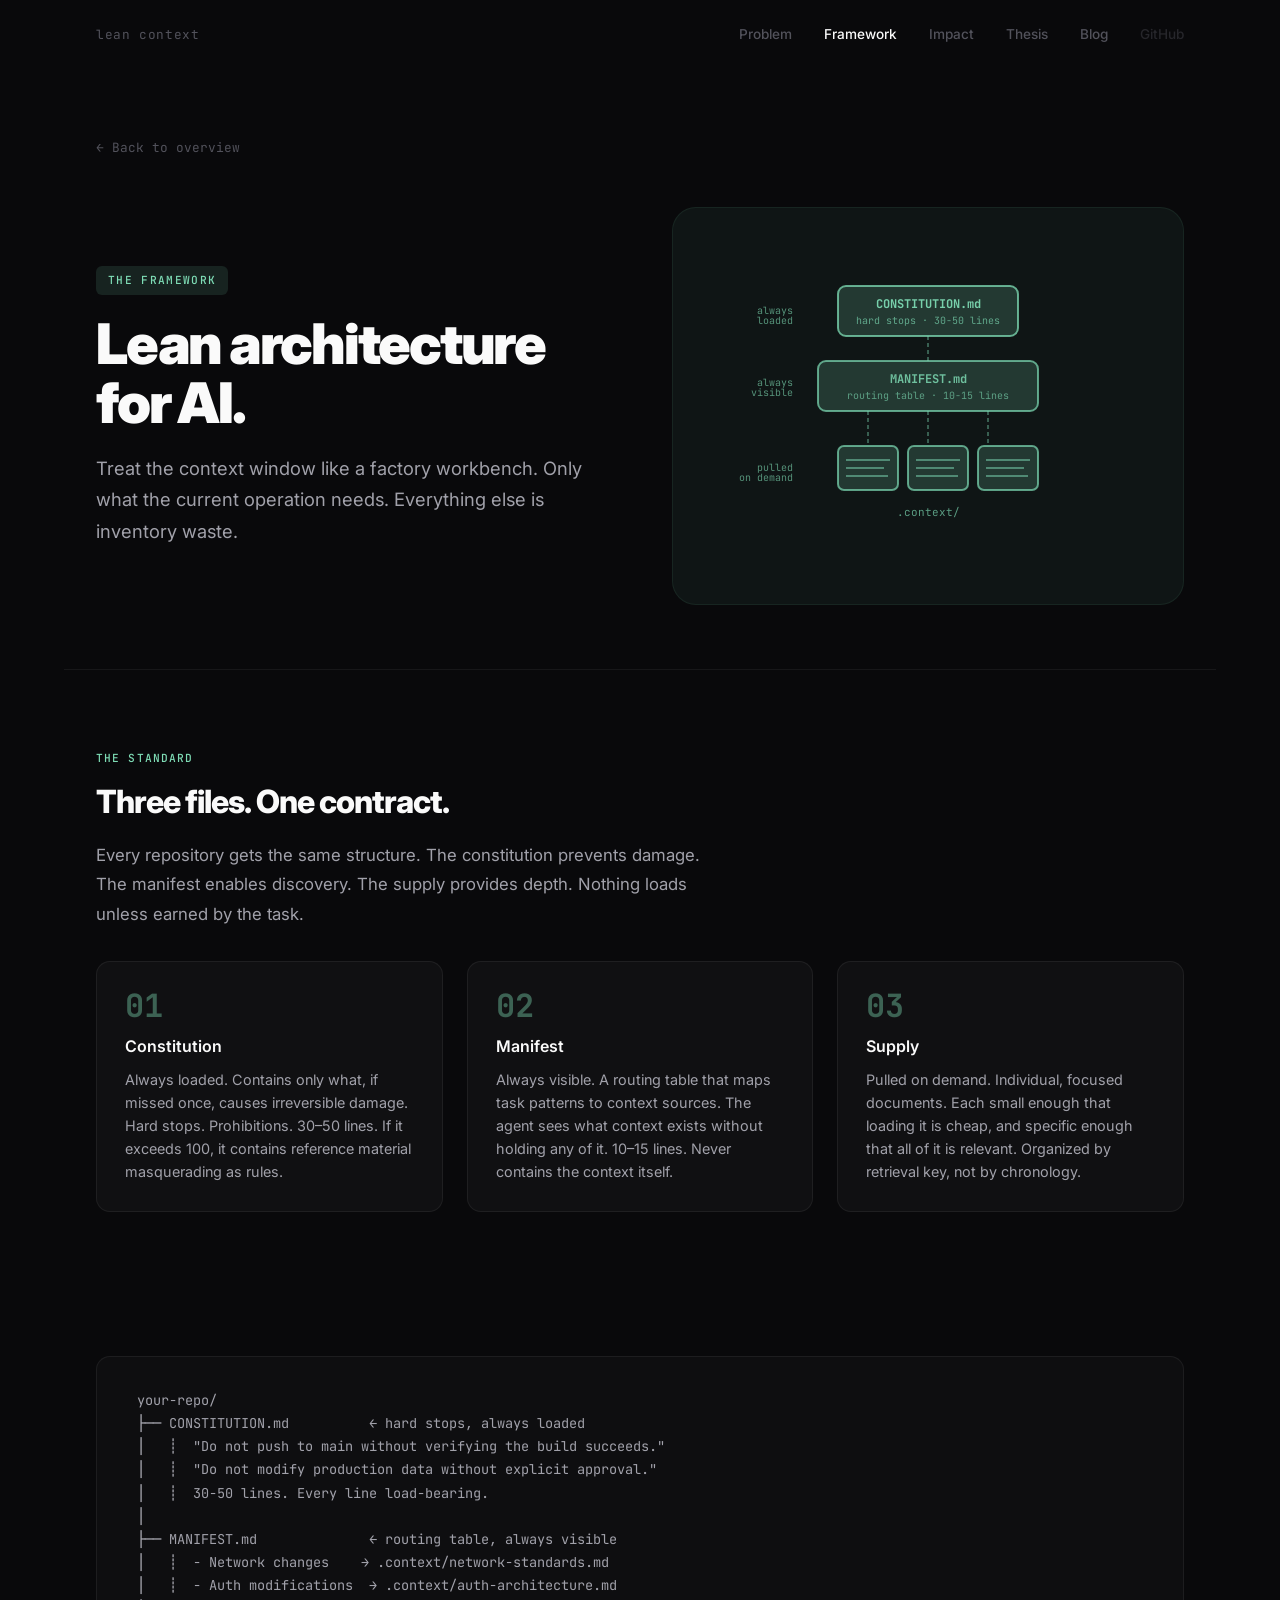
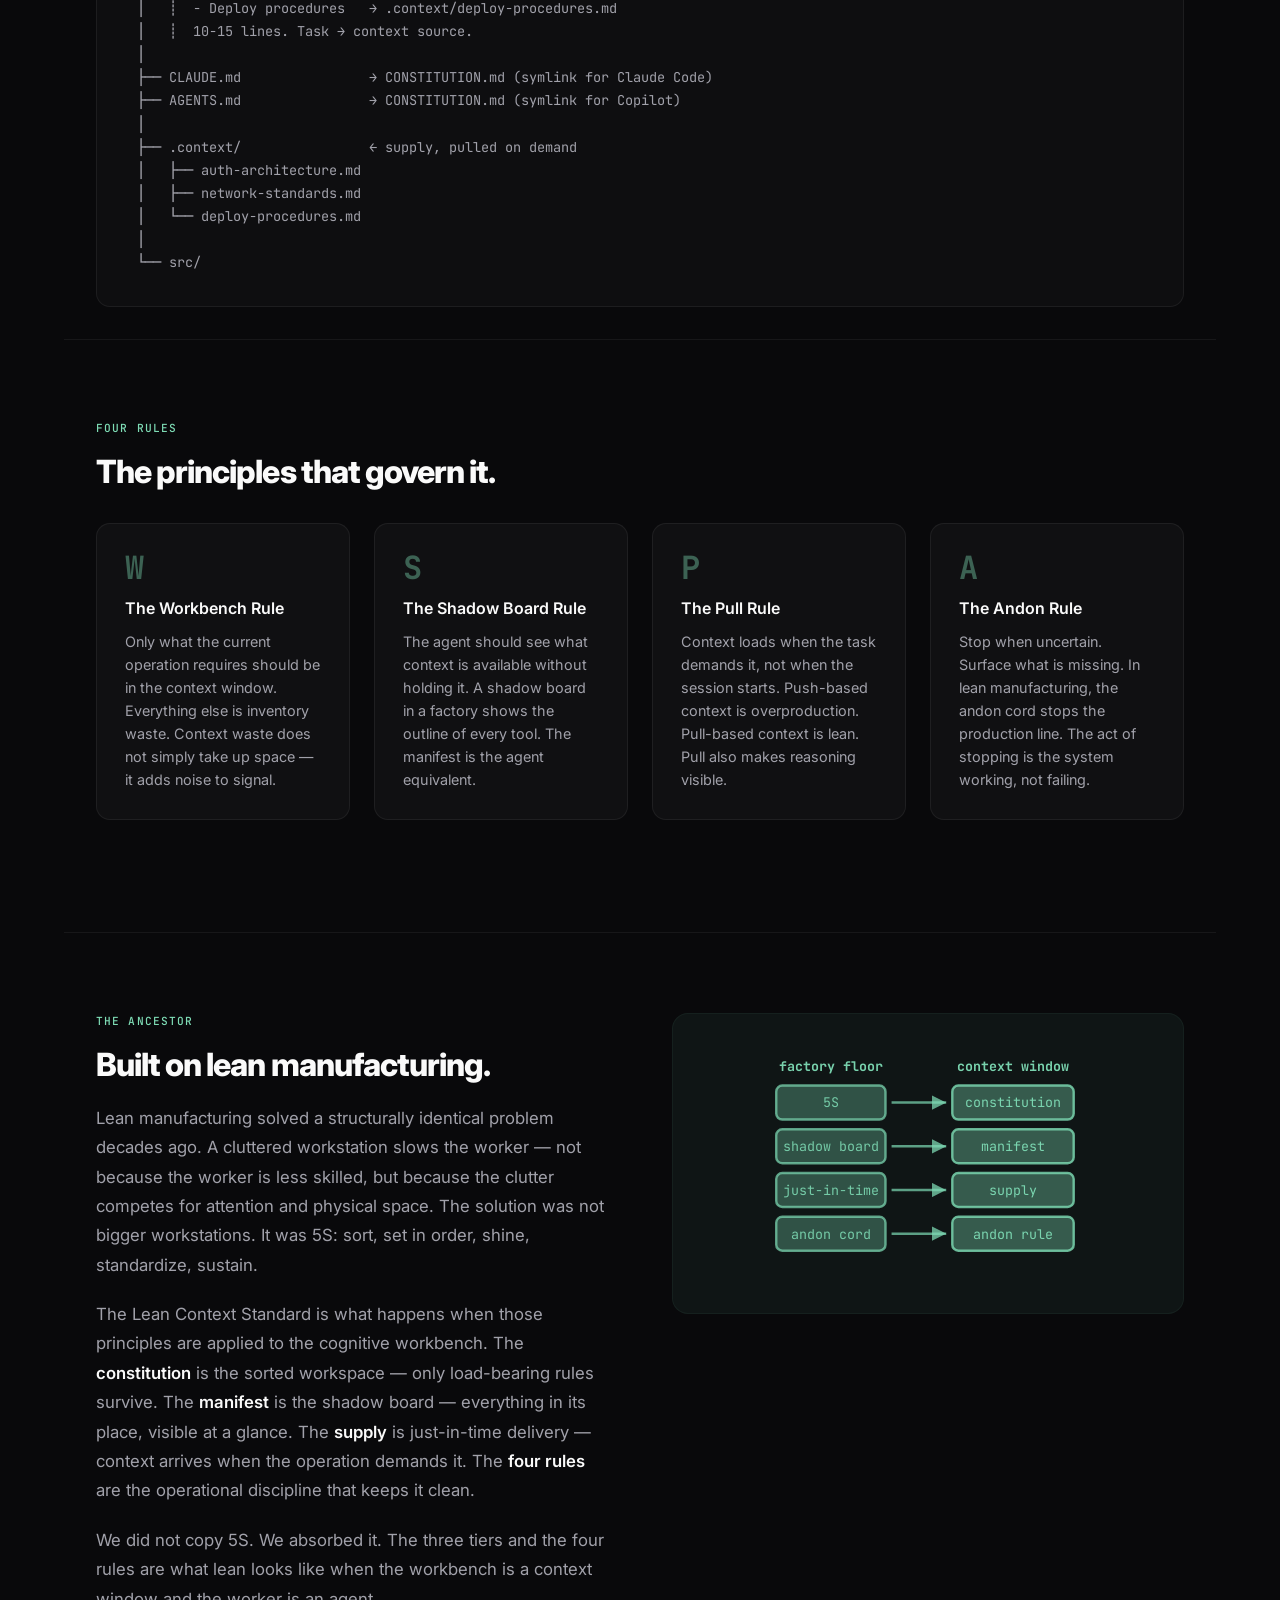
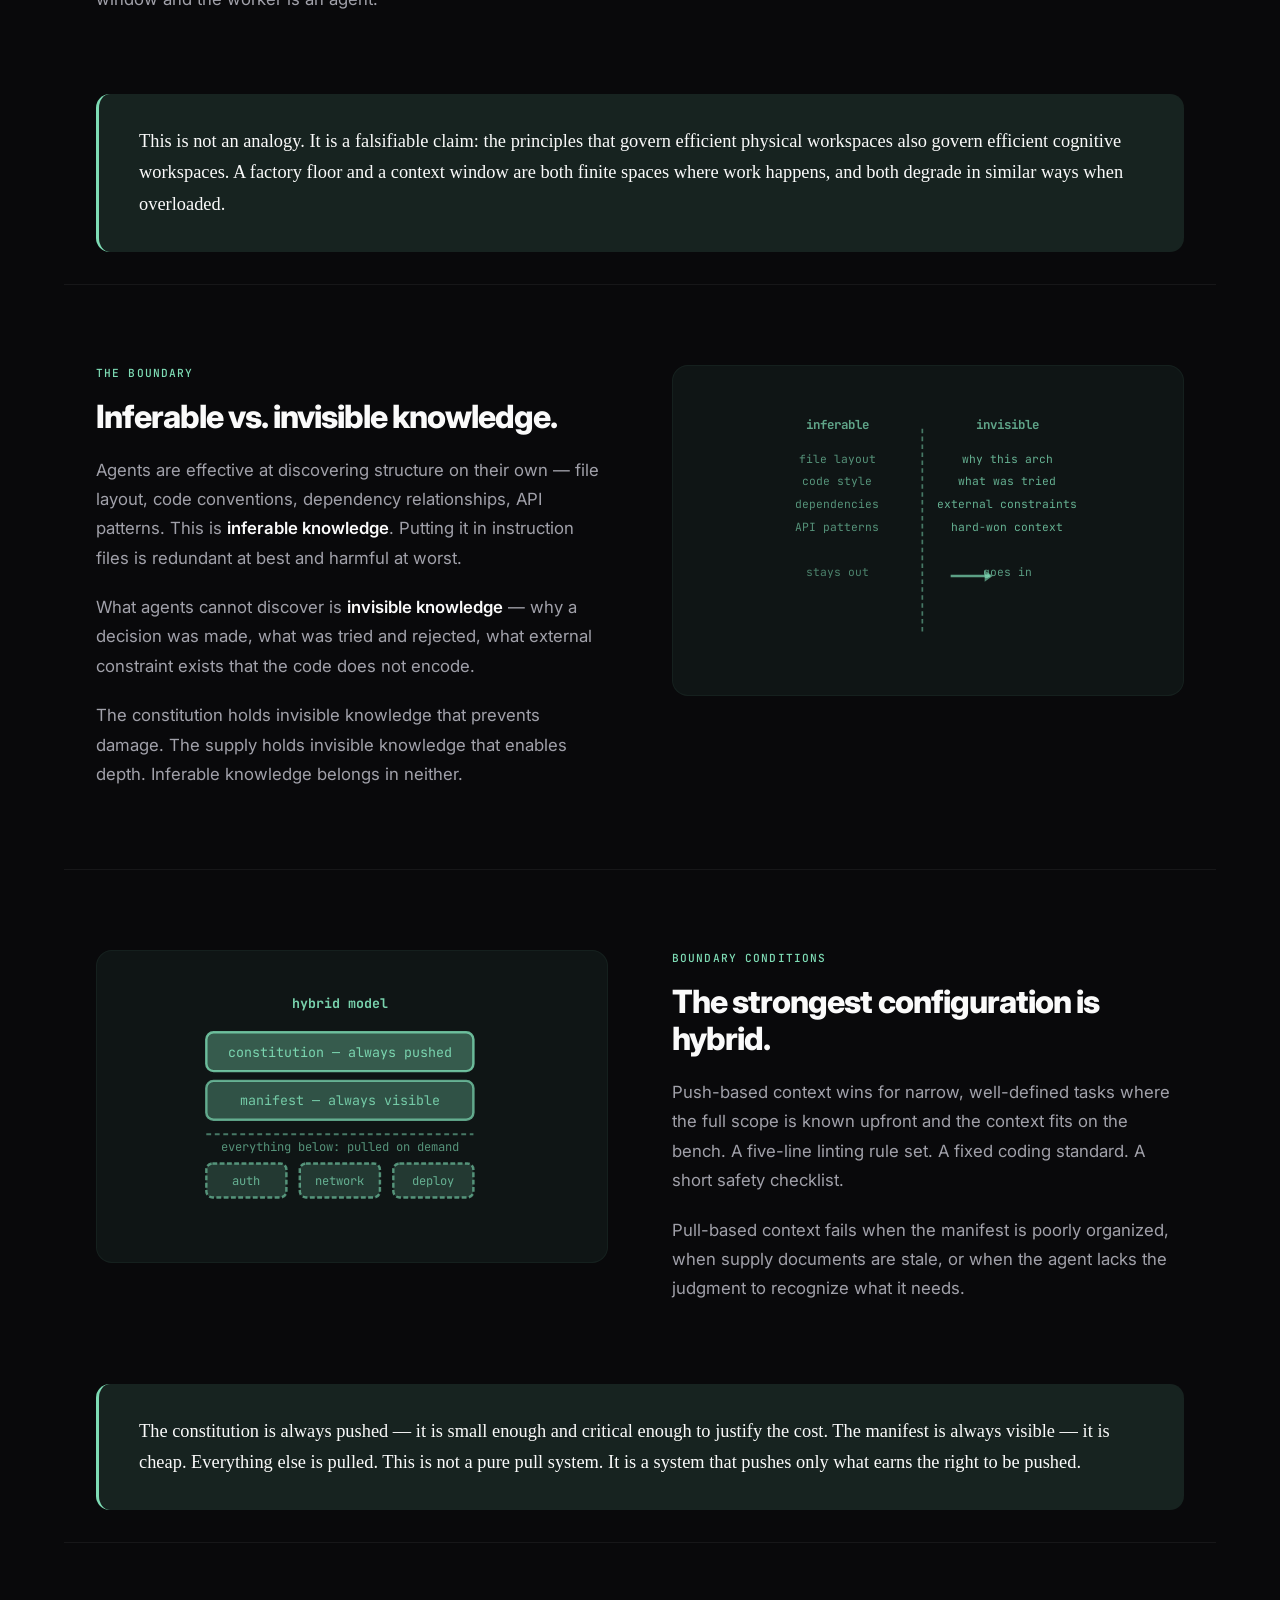
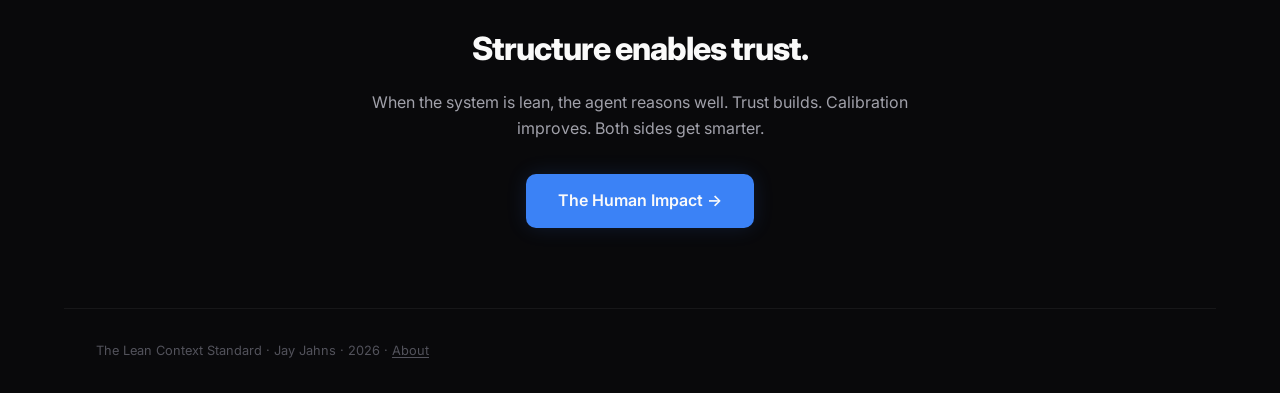
==== commit de8e0073: "Add symlink guidance for CLAUDE.md, AGENTS.md, .cursorrules - Landing page adoption section: 'Tell t" ====
--- a/framework/index.html
+++ b/framework/index.html
@@ -15,6 +15,7 @@
       <a href="../framework/" class="active">Framework</a>
       <a href="../impact/">Impact</a>
       <a href="../thesis/">Thesis</a>
+      <a href="../blog/">Blog</a>
       <a href="https://github.com/jjahns/leancontext.dev" class="ext">GitHub</a>
     </div>
   </nav>
@@ -32,40 +33,40 @@
       <svg viewBox="0 0 380 300" xmlns="http://www.w3.org/2000/svg">
         <!-- Three-tier architecture, large format -->
         <!-- Constitution -->
-        <rect x="100" y="30" width="180" height="50" rx="8" fill="#7edcb5" fill-opacity="0.13" stroke="#7edcb5" stroke-opacity="0.7" stroke-width="2"/>
-        <text x="190" y="52" text-anchor="middle" font-family="'JetBrains Mono',monospace" font-size="12" font-weight="700" fill="#7edcb5" fill-opacity="0.88">CONSTITUTION.md</text>
-        <text x="190" y="68" text-anchor="middle" font-family="'JetBrains Mono',monospace" font-size="10" fill="#7edcb5" fill-opacity="0.63">hard stops · 30-50 lines</text>
-        <text x="55" y="58" text-anchor="end" font-family="'JetBrains Mono',monospace" font-size="10" fill="#7edcb5" fill-opacity="0.58">always</text>
-        <text x="55" y="68" text-anchor="end" font-family="'JetBrains Mono',monospace" font-size="10" fill="#7edcb5" fill-opacity="0.58">loaded</text>
+        <rect x="100" y="30" width="180" height="50" rx="8" fill="#7edcb5" fill-opacity="0.18" stroke="#7edcb5" stroke-opacity="0.75" stroke-width="2"/>
+        <text x="190" y="52" text-anchor="middle" font-family="'JetBrains Mono',monospace" font-size="12" font-weight="700" fill="#7edcb5" fill-opacity="0.93">CONSTITUTION.md</text>
+        <text x="190" y="68" text-anchor="middle" font-family="'JetBrains Mono',monospace" font-size="10" fill="#7edcb5" fill-opacity="0.68">hard stops · 30-50 lines</text>
+        <text x="55" y="58" text-anchor="end" font-family="'JetBrains Mono',monospace" font-size="10" fill="#7edcb5" fill-opacity="0.63">always</text>
+        <text x="55" y="68" text-anchor="end" font-family="'JetBrains Mono',monospace" font-size="10" fill="#7edcb5" fill-opacity="0.63">loaded</text>
         <!-- Connection -->
-        <line x1="190" y1="80" x2="190" y2="105" stroke="#7edcb5" stroke-opacity="0.45" stroke-width="1.5" stroke-dasharray="4 3"/>
+        <line x1="190" y1="80" x2="190" y2="105" stroke="#7edcb5" stroke-opacity="0.5" stroke-width="1.5" stroke-dasharray="4 3"/>
         <!-- Manifest -->
-        <rect x="80" y="105" width="220" height="50" rx="8" fill="#7edcb5" fill-opacity="0.13" stroke="#7edcb5" stroke-opacity="0.65" stroke-width="2"/>
-        <text x="190" y="127" text-anchor="middle" font-family="'JetBrains Mono',monospace" font-size="12" font-weight="700" fill="#7edcb5" fill-opacity="0.78">MANIFEST.md</text>
-        <text x="190" y="143" text-anchor="middle" font-family="'JetBrains Mono',monospace" font-size="10" fill="#7edcb5" fill-opacity="0.58">routing table · 10-15 lines</text>
-        <text x="55" y="130" text-anchor="end" font-family="'JetBrains Mono',monospace" font-size="10" fill="#7edcb5" fill-opacity="0.58">always</text>
-        <text x="55" y="140" text-anchor="end" font-family="'JetBrains Mono',monospace" font-size="10" fill="#7edcb5" fill-opacity="0.58">visible</text>
+        <rect x="80" y="105" width="220" height="50" rx="8" fill="#7edcb5" fill-opacity="0.18" stroke="#7edcb5" stroke-opacity="0.7" stroke-width="2"/>
+        <text x="190" y="127" text-anchor="middle" font-family="'JetBrains Mono',monospace" font-size="12" font-weight="700" fill="#7edcb5" fill-opacity="0.83">MANIFEST.md</text>
+        <text x="190" y="143" text-anchor="middle" font-family="'JetBrains Mono',monospace" font-size="10" fill="#7edcb5" fill-opacity="0.63">routing table · 10-15 lines</text>
+        <text x="55" y="130" text-anchor="end" font-family="'JetBrains Mono',monospace" font-size="10" fill="#7edcb5" fill-opacity="0.63">always</text>
+        <text x="55" y="140" text-anchor="end" font-family="'JetBrains Mono',monospace" font-size="10" fill="#7edcb5" fill-opacity="0.63">visible</text>
         <!-- Connections to supply -->
-        <line x1="130" y1="155" x2="130" y2="190" stroke="#7edcb5" stroke-opacity="0.45" stroke-width="1.5" stroke-dasharray="4 3"/>
-        <line x1="190" y1="155" x2="190" y2="190" stroke="#7edcb5" stroke-opacity="0.45" stroke-width="1.5" stroke-dasharray="4 3"/>
-        <line x1="250" y1="155" x2="250" y2="190" stroke="#7edcb5" stroke-opacity="0.45" stroke-width="1.5" stroke-dasharray="4 3"/>
+        <line x1="130" y1="155" x2="130" y2="190" stroke="#7edcb5" stroke-opacity="0.5" stroke-width="1.5" stroke-dasharray="4 3"/>
+        <line x1="190" y1="155" x2="190" y2="190" stroke="#7edcb5" stroke-opacity="0.5" stroke-width="1.5" stroke-dasharray="4 3"/>
+        <line x1="250" y1="155" x2="250" y2="190" stroke="#7edcb5" stroke-opacity="0.5" stroke-width="1.5" stroke-dasharray="4 3"/>
         <!-- Supply documents -->
-        <rect x="100" y="190" width="60" height="44" rx="6" fill="#7edcb5" fill-opacity="0.13" stroke="#7edcb5" stroke-opacity="0.65" stroke-width="2"/>
-        <line x1="108" y1="204" x2="152" y2="204" stroke="#7edcb5" stroke-opacity="0.45" stroke-width="2"/>
-        <line x1="108" y1="212" x2="146" y2="212" stroke="#7edcb5" stroke-opacity="0.45" stroke-width="2"/>
-        <line x1="108" y1="220" x2="150" y2="220" stroke="#7edcb5" stroke-opacity="0.45" stroke-width="2"/>
-        <rect x="170" y="190" width="60" height="44" rx="6" fill="#7edcb5" fill-opacity="0.13" stroke="#7edcb5" stroke-opacity="0.65" stroke-width="2"/>
-        <line x1="178" y1="204" x2="222" y2="204" stroke="#7edcb5" stroke-opacity="0.45" stroke-width="2"/>
-        <line x1="178" y1="212" x2="216" y2="212" stroke="#7edcb5" stroke-opacity="0.45" stroke-width="2"/>
-        <line x1="178" y1="220" x2="220" y2="220" stroke="#7edcb5" stroke-opacity="0.45" stroke-width="2"/>
-        <rect x="240" y="190" width="60" height="44" rx="6" fill="#7edcb5" fill-opacity="0.13" stroke="#7edcb5" stroke-opacity="0.65" stroke-width="2"/>
-        <line x1="248" y1="204" x2="292" y2="204" stroke="#7edcb5" stroke-opacity="0.45" stroke-width="2"/>
-        <line x1="248" y1="212" x2="286" y2="212" stroke="#7edcb5" stroke-opacity="0.45" stroke-width="2"/>
-        <line x1="248" y1="220" x2="290" y2="220" stroke="#7edcb5" stroke-opacity="0.45" stroke-width="2"/>
-        <text x="55" y="215" text-anchor="end" font-family="'JetBrains Mono',monospace" font-size="10" fill="#7edcb5" fill-opacity="0.58">pulled</text>
-        <text x="55" y="225" text-anchor="end" font-family="'JetBrains Mono',monospace" font-size="10" fill="#7edcb5" fill-opacity="0.58">on demand</text>
+        <rect x="100" y="190" width="60" height="44" rx="6" fill="#7edcb5" fill-opacity="0.18" stroke="#7edcb5" stroke-opacity="0.7" stroke-width="2"/>
+        <line x1="108" y1="204" x2="152" y2="204" stroke="#7edcb5" stroke-opacity="0.5" stroke-width="2"/>
+        <line x1="108" y1="212" x2="146" y2="212" stroke="#7edcb5" stroke-opacity="0.5" stroke-width="2"/>
+        <line x1="108" y1="220" x2="150" y2="220" stroke="#7edcb5" stroke-opacity="0.5" stroke-width="2"/>
+        <rect x="170" y="190" width="60" height="44" rx="6" fill="#7edcb5" fill-opacity="0.18" stroke="#7edcb5" stroke-opacity="0.7" stroke-width="2"/>
+        <line x1="178" y1="204" x2="222" y2="204" stroke="#7edcb5" stroke-opacity="0.5" stroke-width="2"/>
+        <line x1="178" y1="212" x2="216" y2="212" stroke="#7edcb5" stroke-opacity="0.5" stroke-width="2"/>
+        <line x1="178" y1="220" x2="220" y2="220" stroke="#7edcb5" stroke-opacity="0.5" stroke-width="2"/>
+        <rect x="240" y="190" width="60" height="44" rx="6" fill="#7edcb5" fill-opacity="0.18" stroke="#7edcb5" stroke-opacity="0.7" stroke-width="2"/>
+        <line x1="248" y1="204" x2="292" y2="204" stroke="#7edcb5" stroke-opacity="0.5" stroke-width="2"/>
+        <line x1="248" y1="212" x2="286" y2="212" stroke="#7edcb5" stroke-opacity="0.5" stroke-width="2"/>
+        <line x1="248" y1="220" x2="290" y2="220" stroke="#7edcb5" stroke-opacity="0.5" stroke-width="2"/>
+        <text x="55" y="215" text-anchor="end" font-family="'JetBrains Mono',monospace" font-size="10" fill="#7edcb5" fill-opacity="0.63">pulled</text>
+        <text x="55" y="225" text-anchor="end" font-family="'JetBrains Mono',monospace" font-size="10" fill="#7edcb5" fill-opacity="0.63">on demand</text>
         <!-- .context/ label -->
-        <text x="190" y="260" text-anchor="middle" font-family="'JetBrains Mono',monospace" font-size="11" fill="#7edcb5" fill-opacity="0.63">.context/</text>
+        <text x="190" y="260" text-anchor="middle" font-family="'JetBrains Mono',monospace" font-size="11" fill="#7edcb5" fill-opacity="0.68">.context/</text>
       </svg>
     </div>
   </section>
@@ -107,6 +108,9 @@
 │   ┊  - Auth modifications  → .context/auth-architecture.md
 │   ┊  - Deploy procedures   → .context/deploy-procedures.md
 │   ┊  10-15 lines. Task → context source.
+│
+├── CLAUDE.md                → CONSTITUTION.md (symlink for Claude Code)
+├── AGENTS.md                → CONSTITUTION.md (symlink for Copilot)
 │
 ├── .context/                ← supply, pulled on demand
 │   ├── auth-architecture.md
@@ -154,33 +158,33 @@
       <p>We did not copy 5S. We absorbed it. The three tiers and the four rules are what lean looks like when the workbench is a context window and the worker is an agent.</p>
     </div>
     <div class="pillar-section__visual pillar-section__visual--framework">
-      <svg viewBox="0 0 300 200" xmlns="http://www.w3.org/2000/svg">
+      <svg viewBox="15 10 280 180" xmlns="http://www.w3.org/2000/svg">
         <!-- Factory floor → Context window mapping -->
-        <text x="75" y="24" text-anchor="middle" font-family="'JetBrains Mono',monospace" font-size="11" font-weight="700" fill="#7edcb5" fill-opacity="0.93">factory floor</text>
-        <rect x="30" y="36" width="90" height="28" rx="5" fill="#7edcb5" fill-opacity="0.25" stroke="#7edcb5" stroke-opacity="0.65" stroke-width="2"/>
-        <text x="75" y="54" text-anchor="middle" font-family="'JetBrains Mono',monospace" font-size="11" fill="#7edcb5" fill-opacity="0.83">5S</text>
-        <rect x="30" y="72" width="90" height="28" rx="5" fill="#7edcb5" fill-opacity="0.25" stroke="#7edcb5" stroke-opacity="0.65" stroke-width="2"/>
-        <text x="75" y="90" text-anchor="middle" font-family="'JetBrains Mono',monospace" font-size="11" fill="#7edcb5" fill-opacity="0.83">shadow board</text>
-        <rect x="30" y="108" width="90" height="28" rx="5" fill="#7edcb5" fill-opacity="0.25" stroke="#7edcb5" stroke-opacity="0.65" stroke-width="2"/>
-        <text x="75" y="126" text-anchor="middle" font-family="'JetBrains Mono',monospace" font-size="11" fill="#7edcb5" fill-opacity="0.83">just-in-time</text>
-        <rect x="30" y="144" width="90" height="28" rx="5" fill="#7edcb5" fill-opacity="0.25" stroke="#7edcb5" stroke-opacity="0.65" stroke-width="2"/>
-        <text x="75" y="162" text-anchor="middle" font-family="'JetBrains Mono',monospace" font-size="11" fill="#7edcb5" fill-opacity="0.83">andon cord</text>
+        <text x="75" y="24" text-anchor="middle" font-family="'JetBrains Mono',monospace" font-size="11" font-weight="700" fill="#7edcb5" fill-opacity="0.95">factory floor</text>
+        <rect x="30" y="36" width="90" height="28" rx="5" fill="#7edcb5" fill-opacity="0.3" stroke="#7edcb5" stroke-opacity="0.7" stroke-width="2"/>
+        <text x="75" y="54" text-anchor="middle" font-family="'JetBrains Mono',monospace" font-size="11" fill="#7edcb5" fill-opacity="0.88">5S</text>
+        <rect x="30" y="72" width="90" height="28" rx="5" fill="#7edcb5" fill-opacity="0.3" stroke="#7edcb5" stroke-opacity="0.7" stroke-width="2"/>
+        <text x="75" y="90" text-anchor="middle" font-family="'JetBrains Mono',monospace" font-size="11" fill="#7edcb5" fill-opacity="0.88">shadow board</text>
+        <rect x="30" y="108" width="90" height="28" rx="5" fill="#7edcb5" fill-opacity="0.3" stroke="#7edcb5" stroke-opacity="0.7" stroke-width="2"/>
+        <text x="75" y="126" text-anchor="middle" font-family="'JetBrains Mono',monospace" font-size="11" fill="#7edcb5" fill-opacity="0.88">just-in-time</text>
+        <rect x="30" y="144" width="90" height="28" rx="5" fill="#7edcb5" fill-opacity="0.3" stroke="#7edcb5" stroke-opacity="0.7" stroke-width="2"/>
+        <text x="75" y="162" text-anchor="middle" font-family="'JetBrains Mono',monospace" font-size="11" fill="#7edcb5" fill-opacity="0.88">andon cord</text>
         <!-- Arrows -->
-        <defs><marker id="lean-arrow" viewBox="0 0 6 6" refX="6" refY="3" markerWidth="6" markerHeight="6" orient="auto"><path d="M0,0 L6,3 L0,6" fill="#7edcb5" fill-opacity="0.68"/></marker></defs>
-        <line x1="125" y1="50" x2="170" y2="50" stroke="#7edcb5" stroke-opacity="0.65" stroke-width="2" marker-end="url(#lean-arrow)"/>
-        <line x1="125" y1="86" x2="170" y2="86" stroke="#7edcb5" stroke-opacity="0.65" stroke-width="2" marker-end="url(#lean-arrow)"/>
-        <line x1="125" y1="122" x2="170" y2="122" stroke="#7edcb5" stroke-opacity="0.65" stroke-width="2" marker-end="url(#lean-arrow)"/>
-        <line x1="125" y1="158" x2="170" y2="158" stroke="#7edcb5" stroke-opacity="0.65" stroke-width="2" marker-end="url(#lean-arrow)"/>
+        <defs><marker id="lean-arrow" viewBox="0 0 6 6" refX="6" refY="3" markerWidth="6" markerHeight="6" orient="auto"><path d="M0,0 L6,3 L0,6" fill="#7edcb5" fill-opacity="0.73"/></marker></defs>
+        <line x1="125" y1="50" x2="170" y2="50" stroke="#7edcb5" stroke-opacity="0.7" stroke-width="2" marker-end="url(#lean-arrow)"/>
+        <line x1="125" y1="86" x2="170" y2="86" stroke="#7edcb5" stroke-opacity="0.7" stroke-width="2" marker-end="url(#lean-arrow)"/>
+        <line x1="125" y1="122" x2="170" y2="122" stroke="#7edcb5" stroke-opacity="0.7" stroke-width="2" marker-end="url(#lean-arrow)"/>
+        <line x1="125" y1="158" x2="170" y2="158" stroke="#7edcb5" stroke-opacity="0.7" stroke-width="2" marker-end="url(#lean-arrow)"/>
         <!-- Right: our structure -->
-        <text x="225" y="24" text-anchor="middle" font-family="'JetBrains Mono',monospace" font-size="11" font-weight="700" fill="#7edcb5" fill-opacity="0.93">context window</text>
-        <rect x="175" y="36" width="100" height="28" rx="5" fill="#7edcb5" fill-opacity="0.3" stroke="#7edcb5" stroke-opacity="0.75" stroke-width="2"/>
-        <text x="225" y="54" text-anchor="middle" font-family="'JetBrains Mono',monospace" font-size="11" fill="#7edcb5" fill-opacity="0.93">constitution</text>
-        <rect x="175" y="72" width="100" height="28" rx="5" fill="#7edcb5" fill-opacity="0.3" stroke="#7edcb5" stroke-opacity="0.75" stroke-width="2"/>
-        <text x="225" y="90" text-anchor="middle" font-family="'JetBrains Mono',monospace" font-size="11" fill="#7edcb5" fill-opacity="0.93">manifest</text>
-        <rect x="175" y="108" width="100" height="28" rx="5" fill="#7edcb5" fill-opacity="0.3" stroke="#7edcb5" stroke-opacity="0.75" stroke-width="2"/>
-        <text x="225" y="126" text-anchor="middle" font-family="'JetBrains Mono',monospace" font-size="11" fill="#7edcb5" fill-opacity="0.93">supply</text>
-        <rect x="175" y="144" width="100" height="28" rx="5" fill="#7edcb5" fill-opacity="0.3" stroke="#7edcb5" stroke-opacity="0.75" stroke-width="2"/>
-        <text x="225" y="162" text-anchor="middle" font-family="'JetBrains Mono',monospace" font-size="11" fill="#7edcb5" fill-opacity="0.93">andon rule</text>
+        <text x="225" y="24" text-anchor="middle" font-family="'JetBrains Mono',monospace" font-size="11" font-weight="700" fill="#7edcb5" fill-opacity="0.95">context window</text>
+        <rect x="175" y="36" width="100" height="28" rx="5" fill="#7edcb5" fill-opacity="0.35" stroke="#7edcb5" stroke-opacity="0.8" stroke-width="2"/>
+        <text x="225" y="54" text-anchor="middle" font-family="'JetBrains Mono',monospace" font-size="11" fill="#7edcb5" fill-opacity="0.95">constitution</text>
+        <rect x="175" y="72" width="100" height="28" rx="5" fill="#7edcb5" fill-opacity="0.35" stroke="#7edcb5" stroke-opacity="0.8" stroke-width="2"/>
+        <text x="225" y="90" text-anchor="middle" font-family="'JetBrains Mono',monospace" font-size="11" fill="#7edcb5" fill-opacity="0.95">manifest</text>
+        <rect x="175" y="108" width="100" height="28" rx="5" fill="#7edcb5" fill-opacity="0.35" stroke="#7edcb5" stroke-opacity="0.8" stroke-width="2"/>
+        <text x="225" y="126" text-anchor="middle" font-family="'JetBrains Mono',monospace" font-size="11" fill="#7edcb5" fill-opacity="0.95">supply</text>
+        <rect x="175" y="144" width="100" height="28" rx="5" fill="#7edcb5" fill-opacity="0.35" stroke="#7edcb5" stroke-opacity="0.8" stroke-width="2"/>
+        <text x="225" y="162" text-anchor="middle" font-family="'JetBrains Mono',monospace" font-size="11" fill="#7edcb5" fill-opacity="0.95">andon rule</text>
       </svg>
     </div>
   </section>
@@ -200,27 +204,27 @@
       <p>The constitution holds invisible knowledge that prevents damage. The supply holds invisible knowledge that enables depth. Inferable knowledge belongs in neither.</p>
     </div>
     <div class="pillar-section__visual pillar-section__visual--framework">
-      <svg viewBox="0 0 300 240" xmlns="http://www.w3.org/2000/svg">
+      <svg viewBox="5 10 300 220" xmlns="http://www.w3.org/2000/svg">
         <!-- Two zones: inferable (visible) vs invisible -->
         <!-- Dividing line -->
-        <line x1="150" y1="30" x2="150" y2="210" stroke="#7edcb5" stroke-opacity="0.45" stroke-width="1.5" stroke-dasharray="4 3"/>
-        <text x="75" y="30" text-anchor="middle" font-family="'JetBrains Mono',monospace" font-size="11" font-weight="700" fill="#7edcb5" fill-opacity="0.68">inferable</text>
-        <text x="225" y="30" text-anchor="middle" font-family="'JetBrains Mono',monospace" font-size="11" font-weight="700" fill="#7edcb5" fill-opacity="0.68">invisible</text>
+        <line x1="150" y1="30" x2="150" y2="210" stroke="#7edcb5" stroke-opacity="0.5" stroke-width="1.5" stroke-dasharray="4 3"/>
+        <text x="75" y="30" text-anchor="middle" font-family="'JetBrains Mono',monospace" font-size="11" font-weight="700" fill="#7edcb5" fill-opacity="0.73">inferable</text>
+        <text x="225" y="30" text-anchor="middle" font-family="'JetBrains Mono',monospace" font-size="11" font-weight="700" fill="#7edcb5" fill-opacity="0.73">invisible</text>
         <!-- Inferable items (agent discovers these) -->
-        <text x="75" y="60" text-anchor="middle" font-family="'JetBrains Mono',monospace" font-size="10" fill="#7edcb5" fill-opacity="0.58">file layout</text>
-        <text x="75" y="80" text-anchor="middle" font-family="'JetBrains Mono',monospace" font-size="10" fill="#7edcb5" fill-opacity="0.58">code style</text>
-        <text x="75" y="100" text-anchor="middle" font-family="'JetBrains Mono',monospace" font-size="10" fill="#7edcb5" fill-opacity="0.58">dependencies</text>
-        <text x="75" y="120" text-anchor="middle" font-family="'JetBrains Mono',monospace" font-size="10" fill="#7edcb5" fill-opacity="0.58">API patterns</text>
-        <text x="75" y="160" text-anchor="middle" font-family="'JetBrains Mono',monospace" font-size="10" fill="#7edcb5" fill-opacity="0.5">stays out</text>
+        <text x="75" y="60" text-anchor="middle" font-family="'JetBrains Mono',monospace" font-size="10" fill="#7edcb5" fill-opacity="0.63">file layout</text>
+        <text x="75" y="80" text-anchor="middle" font-family="'JetBrains Mono',monospace" font-size="10" fill="#7edcb5" fill-opacity="0.63">code style</text>
+        <text x="75" y="100" text-anchor="middle" font-family="'JetBrains Mono',monospace" font-size="10" fill="#7edcb5" fill-opacity="0.63">dependencies</text>
+        <text x="75" y="120" text-anchor="middle" font-family="'JetBrains Mono',monospace" font-size="10" fill="#7edcb5" fill-opacity="0.63">API patterns</text>
+        <text x="75" y="160" text-anchor="middle" font-family="'JetBrains Mono',monospace" font-size="10" fill="#7edcb5" fill-opacity="0.55">stays out</text>
         <!-- Invisible items (only human knows) -->
-        <text x="225" y="60" text-anchor="middle" font-family="'JetBrains Mono',monospace" font-size="10" fill="#7edcb5" fill-opacity="0.73">why this arch</text>
-        <text x="225" y="80" text-anchor="middle" font-family="'JetBrains Mono',monospace" font-size="10" fill="#7edcb5" fill-opacity="0.73">what was tried</text>
-        <text x="225" y="100" text-anchor="middle" font-family="'JetBrains Mono',monospace" font-size="10" fill="#7edcb5" fill-opacity="0.73">external constraints</text>
-        <text x="225" y="120" text-anchor="middle" font-family="'JetBrains Mono',monospace" font-size="10" fill="#7edcb5" fill-opacity="0.73">hard-won context</text>
-        <text x="225" y="160" text-anchor="middle" font-family="'JetBrains Mono',monospace" font-size="10" fill="#7edcb5" fill-opacity="0.63">goes in</text>
+        <text x="225" y="60" text-anchor="middle" font-family="'JetBrains Mono',monospace" font-size="10" fill="#7edcb5" fill-opacity="0.78">why this arch</text>
+        <text x="225" y="80" text-anchor="middle" font-family="'JetBrains Mono',monospace" font-size="10" fill="#7edcb5" fill-opacity="0.78">what was tried</text>
+        <text x="225" y="100" text-anchor="middle" font-family="'JetBrains Mono',monospace" font-size="10" fill="#7edcb5" fill-opacity="0.78">external constraints</text>
+        <text x="225" y="120" text-anchor="middle" font-family="'JetBrains Mono',monospace" font-size="10" fill="#7edcb5" fill-opacity="0.78">hard-won context</text>
+        <text x="225" y="160" text-anchor="middle" font-family="'JetBrains Mono',monospace" font-size="10" fill="#7edcb5" fill-opacity="0.68">goes in</text>
         <!-- Arrow pointing right -->
-        <path d="M175 160 L210 160" stroke="#7edcb5" stroke-opacity="0.65" stroke-width="2" fill="none"/>
-        <path d="M205 155 L212 160 L205 165" fill="#7edcb5" fill-opacity="0.55"/>
+        <path d="M175 160 L210 160" stroke="#7edcb5" stroke-opacity="0.7" stroke-width="2" fill="none"/>
+        <path d="M205 155 L212 160 L205 165" fill="#7edcb5" fill-opacity="0.6"/>
       </svg>
     </div>
   </section>
@@ -234,26 +238,26 @@
       <p>Pull-based context fails when the manifest is poorly organized, when supply documents are stale, or when the agent lacks the judgment to recognize what it needs.</p>
     </div>
     <div class="pillar-section__visual pillar-section__visual--framework">
-      <svg viewBox="0 0 300 200" xmlns="http://www.w3.org/2000/svg">
+      <svg viewBox="20 10 280 190" xmlns="http://www.w3.org/2000/svg">
         <!-- Hybrid: push vs pull diagram -->
         <!-- Push zone -->
-        <text x="150" y="24" text-anchor="middle" font-family="'JetBrains Mono',monospace" font-size="11" font-weight="700" fill="#7edcb5" fill-opacity="0.93">hybrid model</text>
+        <text x="150" y="24" text-anchor="middle" font-family="'JetBrains Mono',monospace" font-size="11" font-weight="700" fill="#7edcb5" fill-opacity="0.95">hybrid model</text>
         <!-- Constitution: always pushed -->
-        <rect x="40" y="44" width="220" height="32" rx="6" fill="#7edcb5" fill-opacity="0.3" stroke="#7edcb5" stroke-opacity="0.75" stroke-width="2"/>
-        <text x="150" y="64" text-anchor="middle" font-family="'JetBrains Mono',monospace" font-size="11" fill="#7edcb5" fill-opacity="0.93">constitution — always pushed</text>
+        <rect x="40" y="44" width="220" height="32" rx="6" fill="#7edcb5" fill-opacity="0.35" stroke="#7edcb5" stroke-opacity="0.8" stroke-width="2"/>
+        <text x="150" y="64" text-anchor="middle" font-family="'JetBrains Mono',monospace" font-size="11" fill="#7edcb5" fill-opacity="0.95">constitution — always pushed</text>
         <!-- Manifest: always visible -->
-        <rect x="40" y="84" width="220" height="32" rx="6" fill="#7edcb5" fill-opacity="0.25" stroke="#7edcb5" stroke-opacity="0.65" stroke-width="2"/>
-        <text x="150" y="104" text-anchor="middle" font-family="'JetBrains Mono',monospace" font-size="11" fill="#7edcb5" fill-opacity="0.83">manifest — always visible</text>
+        <rect x="40" y="84" width="220" height="32" rx="6" fill="#7edcb5" fill-opacity="0.3" stroke="#7edcb5" stroke-opacity="0.7" stroke-width="2"/>
+        <text x="150" y="104" text-anchor="middle" font-family="'JetBrains Mono',monospace" font-size="11" fill="#7edcb5" fill-opacity="0.88">manifest — always visible</text>
         <!-- Divider -->
-        <line x1="40" y1="128" x2="260" y2="128" stroke="#7edcb5" stroke-opacity="0.45" stroke-width="1.5" stroke-dasharray="4 3"/>
-        <text x="150" y="142" text-anchor="middle" font-family="'JetBrains Mono',monospace" font-size="10" fill="#7edcb5" fill-opacity="0.58">everything below: pulled on demand</text>
+        <line x1="40" y1="128" x2="260" y2="128" stroke="#7edcb5" stroke-opacity="0.5" stroke-width="1.5" stroke-dasharray="4 3"/>
+        <text x="150" y="142" text-anchor="middle" font-family="'JetBrains Mono',monospace" font-size="10" fill="#7edcb5" fill-opacity="0.63">everything below: pulled on demand</text>
         <!-- Supply docs: pulled -->
-        <rect x="40" y="152" width="66" height="28" rx="5" fill="#7edcb5" fill-opacity="0.13" stroke="#7edcb5" stroke-opacity="0.55" stroke-width="2" stroke-dasharray="4 2"/>
-        <text x="73" y="170" text-anchor="middle" font-family="'JetBrains Mono',monospace" font-size="10" fill="#7edcb5" fill-opacity="0.68">auth</text>
-        <rect x="117" y="152" width="66" height="28" rx="5" fill="#7edcb5" fill-opacity="0.13" stroke="#7edcb5" stroke-opacity="0.55" stroke-width="2" stroke-dasharray="4 2"/>
-        <text x="150" y="170" text-anchor="middle" font-family="'JetBrains Mono',monospace" font-size="10" fill="#7edcb5" fill-opacity="0.68">network</text>
-        <rect x="194" y="152" width="66" height="28" rx="5" fill="#7edcb5" fill-opacity="0.13" stroke="#7edcb5" stroke-opacity="0.55" stroke-width="2" stroke-dasharray="4 2"/>
-        <text x="227" y="170" text-anchor="middle" font-family="'JetBrains Mono',monospace" font-size="10" fill="#7edcb5" fill-opacity="0.68">deploy</text>
+        <rect x="40" y="152" width="66" height="28" rx="5" fill="#7edcb5" fill-opacity="0.18" stroke="#7edcb5" stroke-opacity="0.6" stroke-width="2" stroke-dasharray="4 2"/>
+        <text x="73" y="170" text-anchor="middle" font-family="'JetBrains Mono',monospace" font-size="10" fill="#7edcb5" fill-opacity="0.73">auth</text>
+        <rect x="117" y="152" width="66" height="28" rx="5" fill="#7edcb5" fill-opacity="0.18" stroke="#7edcb5" stroke-opacity="0.6" stroke-width="2" stroke-dasharray="4 2"/>
+        <text x="150" y="170" text-anchor="middle" font-family="'JetBrains Mono',monospace" font-size="10" fill="#7edcb5" fill-opacity="0.73">network</text>
+        <rect x="194" y="152" width="66" height="28" rx="5" fill="#7edcb5" fill-opacity="0.18" stroke="#7edcb5" stroke-opacity="0.6" stroke-width="2" stroke-dasharray="4 2"/>
+        <text x="227" y="170" text-anchor="middle" font-family="'JetBrains Mono',monospace" font-size="10" fill="#7edcb5" fill-opacity="0.73">deploy</text>
       </svg>
     </div>
   </section>
@@ -271,7 +275,7 @@
   </section>
 
   <footer class="footer">
-    <p>The Lean Context Standard · Jay Jahns · 2026</p>
+    <p>The Lean Context Standard · Jay Jahns · 2026 · <a href="../about/" style="color: var(--fg-muted); text-decoration: underline; text-underline-offset: 2px;">About</a></p>
   </footer>
 </body>
 </html>
